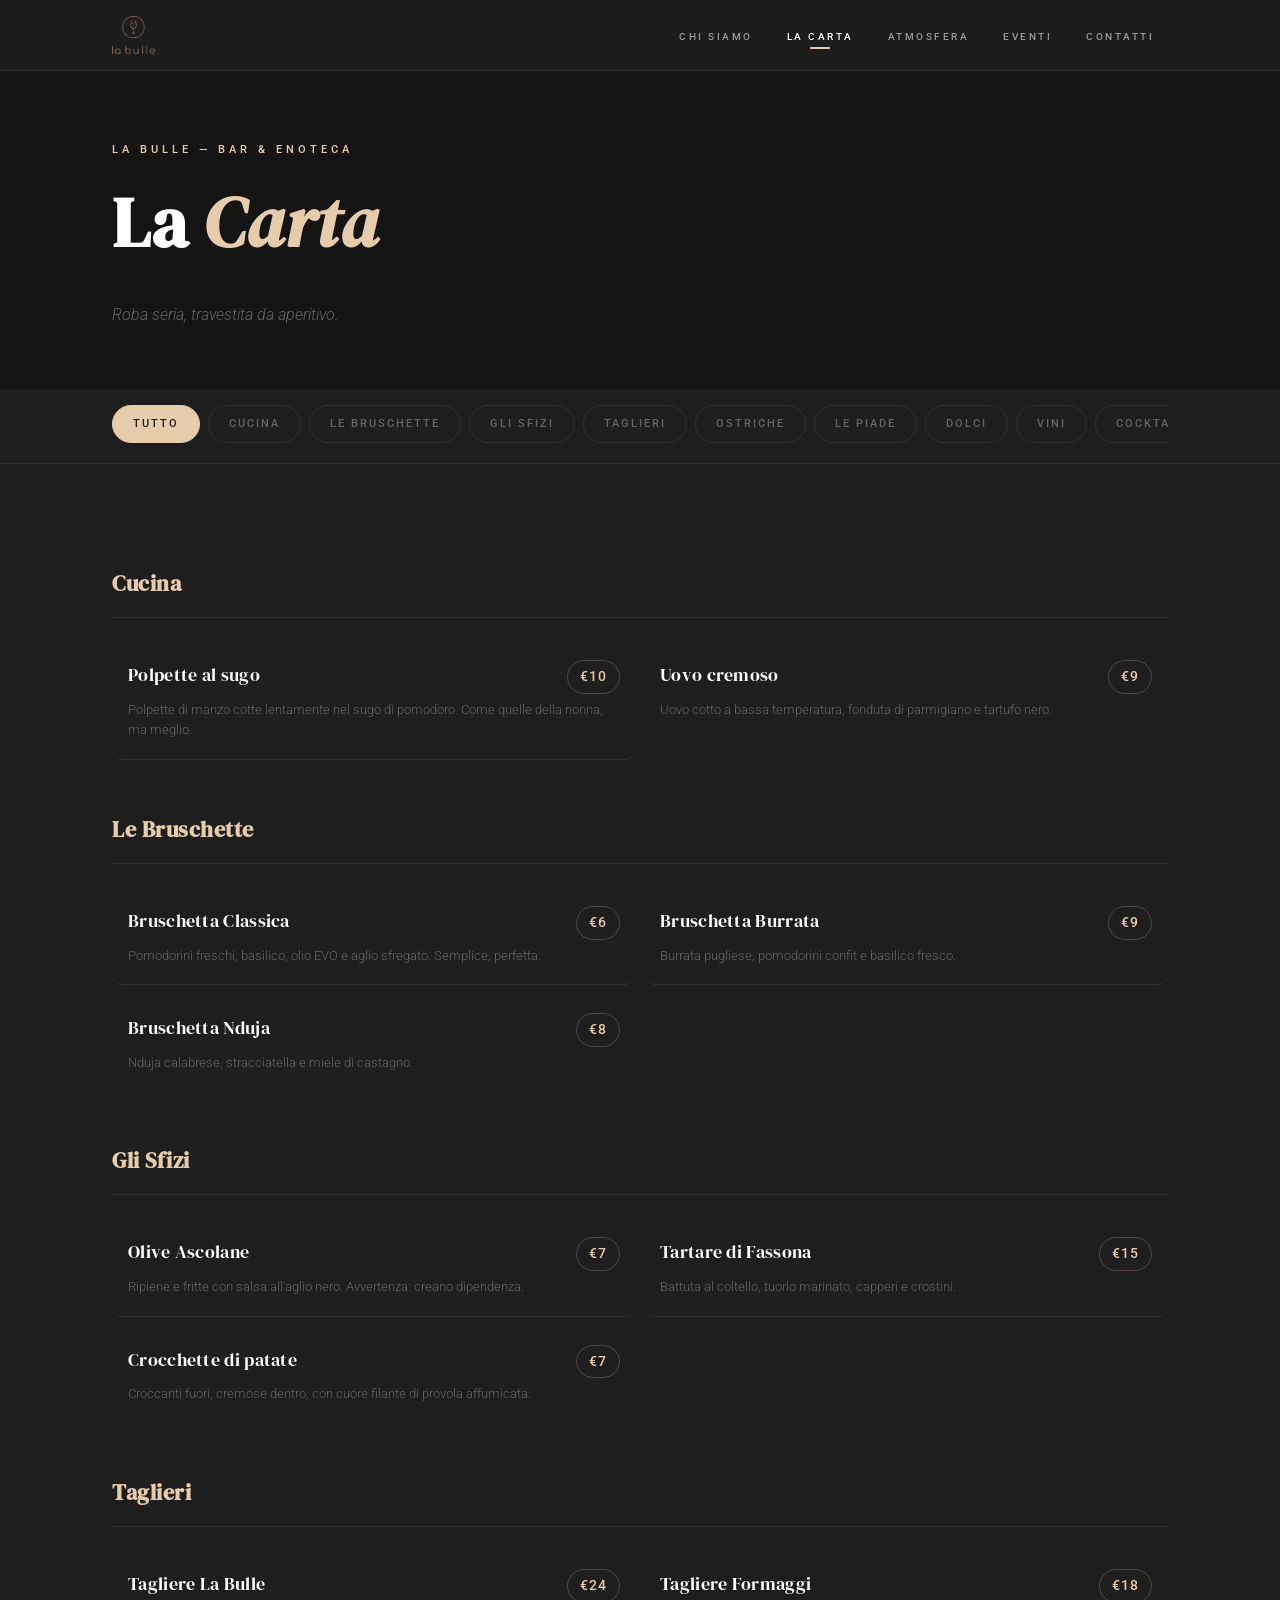
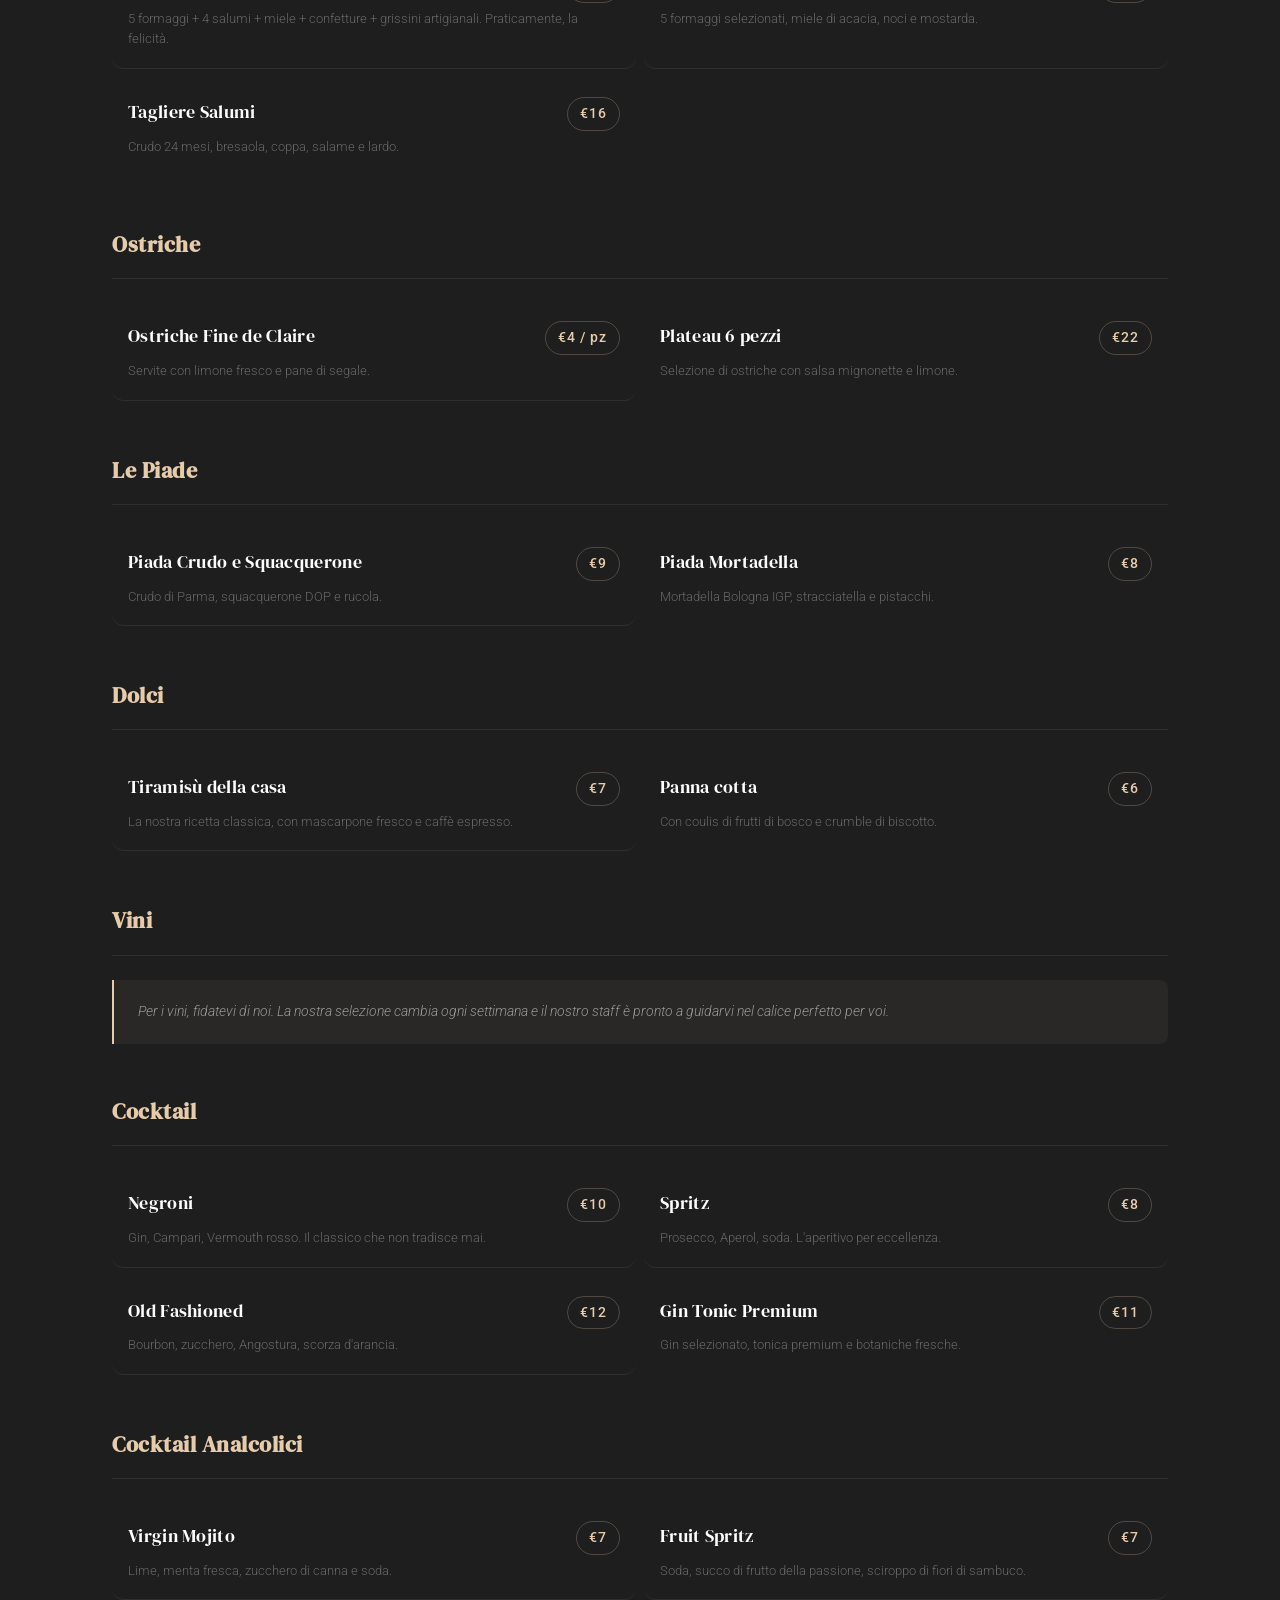
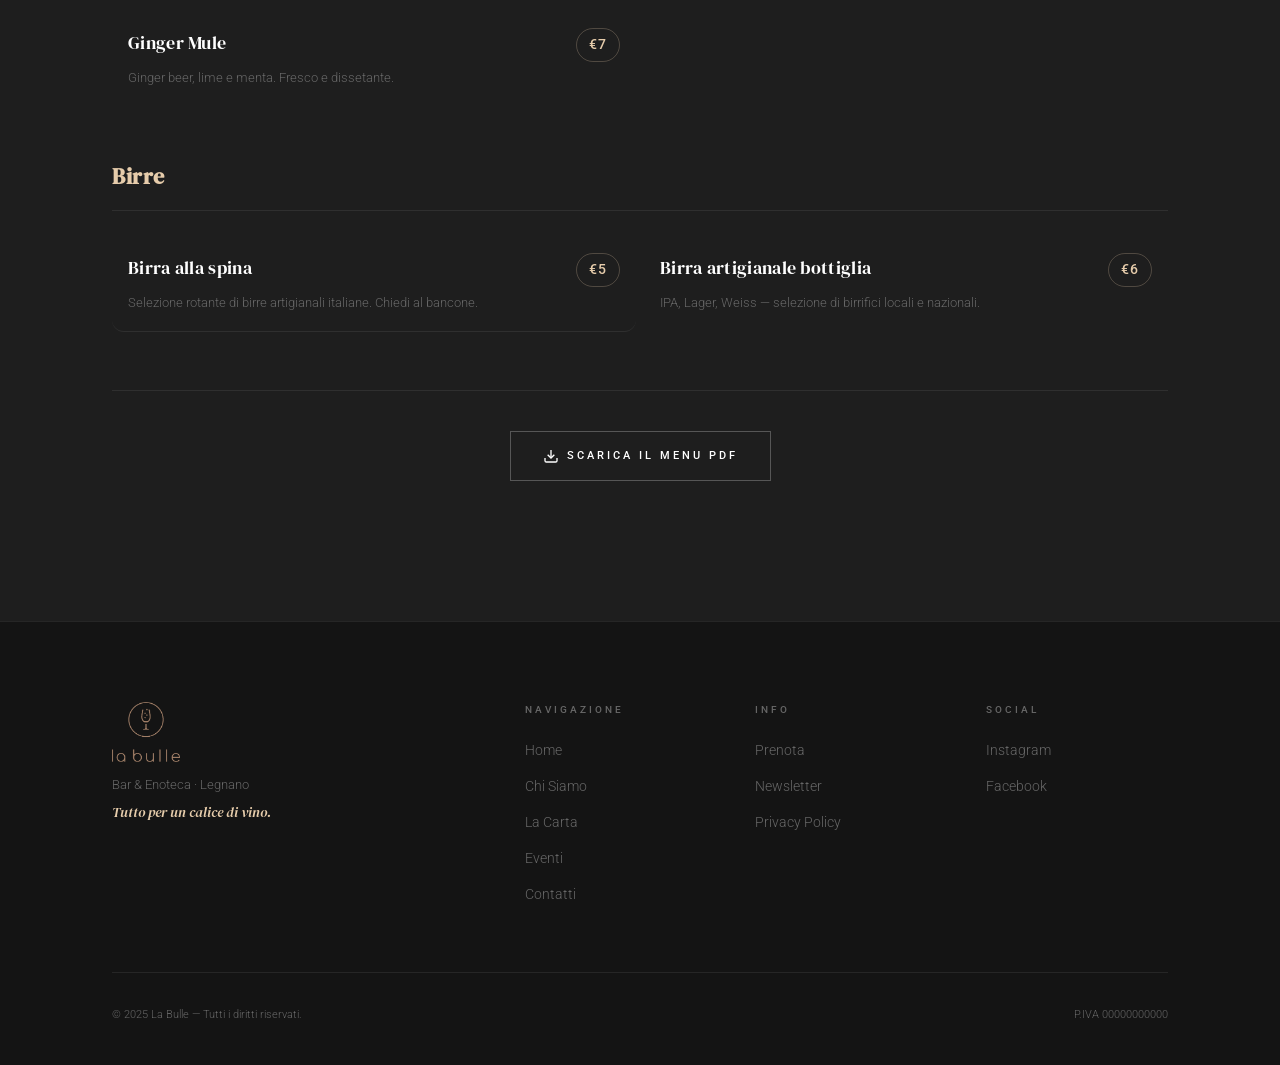
==== menu.html @ a7959d2e "refactor: move menu to dedicated page, remove parallax, drop Musica pillar - Hero: removed parallax " ====
<!DOCTYPE html>
<html lang="it">
<head>
    <meta charset="UTF-8">
    <meta name="viewport" content="width=device-width, initial-scale=1.0">
    <meta name="description" content="La Bulle - La Carta. Taglieri, bruschette, sfizi, ostriche, piade, dolci, cocktail e vini.">
    <meta name="theme-color" content="#1e1e1e">
    <title>La Carta — La Bulle</title>
    <link rel="icon" type="image/svg+xml" href="favicon.svg">
    <link rel="preconnect" href="https://fonts.googleapis.com">
    <link rel="preconnect" href="https://fonts.gstatic.com" crossorigin>
    <link href="https://fonts.googleapis.com/css2?family=DM+Serif+Display:ital@0;1&family=Roboto:wght@300;400;500;700&display=swap" rel="stylesheet">
    <link rel="stylesheet" href="css/style.css">
</head>
<body>

    <!-- Floating Bubbles Background -->
    <div class="bubbles-bg" id="bubblesBg" aria-hidden="true"></div>

    <!-- Navigation -->
    <nav id="navbar" class="navbar navbar--solid">
        <div class="nav-container">
            <a href="index.html" class="nav-logo"><img src="img/Logo_Labulle_Legnano@2x.png" alt="La Bulle" class="nav-logo-img"></a>
            <button class="nav-toggle" id="navToggle" aria-label="Menu">
                <span></span><span></span><span></span>
            </button>
            <ul class="nav-menu" id="navMenu">
                <li><a href="index.html#about" class="nav-link">Chi Siamo</a></li>
                <li><a href="menu.html" class="nav-link active">La Carta</a></li>
                <li><a href="index.html#gallery" class="nav-link">Atmosfera</a></li>
                <li><a href="index.html#events" class="nav-link">Eventi</a></li>
                <li><a href="index.html#contact" class="nav-link">Contatti</a></li>
            </ul>
        </div>
    </nav>

    <!-- Menu Page Header -->
    <section class="menu-page-header">
        <div class="container">
            <p class="hero-tag anim">La Bulle &mdash; Bar &amp; Enoteca</p>
            <h1 class="display-heading anim">La <em>Carta</em></h1>
            <p class="menu-page-sub anim">Roba seria, travestita da aperitivo.</p>
        </div>
    </section>

    <!-- Category Filters -->
    <div class="menu-filters-wrap">
        <div class="container">
            <div class="menu-filters" id="menuFilters">
                <button class="filter-btn active" data-filter="all">Tutto</button>
                <button class="filter-btn" data-filter="cucina">Cucina</button>
                <button class="filter-btn" data-filter="bruschette">Le Bruschette</button>
                <button class="filter-btn" data-filter="sfizi">Gli Sfizi</button>
                <button class="filter-btn" data-filter="taglieri">Taglieri</button>
                <button class="filter-btn" data-filter="ostriche">Ostriche</button>
                <button class="filter-btn" data-filter="piade">Le Piade</button>
                <button class="filter-btn" data-filter="dolci">Dolci</button>
                <button class="filter-btn" data-filter="vini">Vini</button>
                <button class="filter-btn" data-filter="cocktail">Cocktail</button>
                <button class="filter-btn" data-filter="analcolici">Analcolici</button>
                <button class="filter-btn" data-filter="birre">Birre</button>
            </div>
        </div>
    </div>

    <!-- Menu Content -->
    <section class="section menu-page-content">
        <div class="container">

            <!-- Cucina -->
            <div class="menu-section" data-category="cucina">
                <h2 class="menu-cat anim">Cucina</h2>
                <div class="menu-grid">
                    <div class="menu-item anim">
                        <div class="menu-item-top">
                            <span class="menu-name">Polpette al sugo</span>
                            <span class="menu-price">&euro;10</span>
                        </div>
                        <p class="menu-desc">Polpette di manzo cotte lentamente nel sugo di pomodoro. Come quelle della nonna, ma meglio.</p>
                    </div>
                    <div class="menu-item anim">
                        <div class="menu-item-top">
                            <span class="menu-name">Uovo cremoso</span>
                            <span class="menu-price">&euro;9</span>
                        </div>
                        <p class="menu-desc">Uovo cotto a bassa temperatura, fonduta di parmigiano e tartufo nero.</p>
                    </div>
                </div>
            </div>

            <!-- Le Bruschette -->
            <div class="menu-section" data-category="bruschette">
                <h2 class="menu-cat anim">Le Bruschette</h2>
                <div class="menu-grid">
                    <div class="menu-item anim">
                        <div class="menu-item-top">
                            <span class="menu-name">Bruschetta Classica</span>
                            <span class="menu-price">&euro;6</span>
                        </div>
                        <p class="menu-desc">Pomodorini freschi, basilico, olio EVO e aglio sfregato. Semplice, perfetta.</p>
                    </div>
                    <div class="menu-item anim">
                        <div class="menu-item-top">
                            <span class="menu-name">Bruschetta Burrata</span>
                            <span class="menu-price">&euro;9</span>
                        </div>
                        <p class="menu-desc">Burrata pugliese, pomodorini confit e basilico fresco.</p>
                    </div>
                    <div class="menu-item anim">
                        <div class="menu-item-top">
                            <span class="menu-name">Bruschetta Nduja</span>
                            <span class="menu-price">&euro;8</span>
                        </div>
                        <p class="menu-desc">Nduja calabrese, stracciatella e miele di castagno.</p>
                    </div>
                </div>
            </div>

            <!-- Gli Sfizi -->
            <div class="menu-section" data-category="sfizi">
                <h2 class="menu-cat anim">Gli Sfizi</h2>
                <div class="menu-grid">
                    <div class="menu-item anim">
                        <div class="menu-item-top">
                            <span class="menu-name">Olive Ascolane</span>
                            <span class="menu-price">&euro;7</span>
                        </div>
                        <p class="menu-desc">Ripiene e fritte con salsa all'aglio nero. Avvertenza: creano dipendenza.</p>
                    </div>
                    <div class="menu-item anim">
                        <div class="menu-item-top">
                            <span class="menu-name">Tartare di Fassona</span>
                            <span class="menu-price">&euro;15</span>
                        </div>
                        <p class="menu-desc">Battuta al coltello, tuorlo marinato, capperi e crostini.</p>
                    </div>
                    <div class="menu-item anim">
                        <div class="menu-item-top">
                            <span class="menu-name">Crocchette di patate</span>
                            <span class="menu-price">&euro;7</span>
                        </div>
                        <p class="menu-desc">Croccanti fuori, cremose dentro, con cuore filante di provola affumicata.</p>
                    </div>
                </div>
            </div>

            <!-- Taglieri -->
            <div class="menu-section" data-category="taglieri">
                <h2 class="menu-cat anim">Taglieri</h2>
                <div class="menu-grid">
                    <div class="menu-item anim">
                        <div class="menu-item-top">
                            <span class="menu-name">Tagliere La Bulle</span>
                            <span class="menu-price">&euro;24</span>
                        </div>
                        <p class="menu-desc">5 formaggi + 4 salumi + miele + confetture + grissini artigianali. Praticamente, la felicit&agrave;.</p>
                    </div>
                    <div class="menu-item anim">
                        <div class="menu-item-top">
                            <span class="menu-name">Tagliere Formaggi</span>
                            <span class="menu-price">&euro;18</span>
                        </div>
                        <p class="menu-desc">5 formaggi selezionati, miele di acacia, noci e mostarda.</p>
                    </div>
                    <div class="menu-item anim">
                        <div class="menu-item-top">
                            <span class="menu-name">Tagliere Salumi</span>
                            <span class="menu-price">&euro;16</span>
                        </div>
                        <p class="menu-desc">Crudo 24 mesi, bresaola, coppa, salame e lardo.</p>
                    </div>
                </div>
            </div>

            <!-- Ostriche -->
            <div class="menu-section" data-category="ostriche">
                <h2 class="menu-cat anim">Ostriche</h2>
                <div class="menu-grid">
                    <div class="menu-item anim">
                        <div class="menu-item-top">
                            <span class="menu-name">Ostriche Fine de Claire</span>
                            <span class="menu-price">&euro;4 / pz</span>
                        </div>
                        <p class="menu-desc">Servite con limone fresco e pane di segale.</p>
                    </div>
                    <div class="menu-item anim">
                        <div class="menu-item-top">
                            <span class="menu-name">Plateau 6 pezzi</span>
                            <span class="menu-price">&euro;22</span>
                        </div>
                        <p class="menu-desc">Selezione di ostriche con salsa mignonette e limone.</p>
                    </div>
                </div>
            </div>

            <!-- Le Piade -->
            <div class="menu-section" data-category="piade">
                <h2 class="menu-cat anim">Le Piade</h2>
                <div class="menu-grid">
                    <div class="menu-item anim">
                        <div class="menu-item-top">
                            <span class="menu-name">Piada Crudo e Squacquerone</span>
                            <span class="menu-price">&euro;9</span>
                        </div>
                        <p class="menu-desc">Crudo di Parma, squacquerone DOP e rucola.</p>
                    </div>
                    <div class="menu-item anim">
                        <div class="menu-item-top">
                            <span class="menu-name">Piada Mortadella</span>
                            <span class="menu-price">&euro;8</span>
                        </div>
                        <p class="menu-desc">Mortadella Bologna IGP, stracciatella e pistacchi.</p>
                    </div>
                </div>
            </div>

            <!-- Dolci -->
            <div class="menu-section" data-category="dolci">
                <h2 class="menu-cat anim">Dolci</h2>
                <div class="menu-grid">
                    <div class="menu-item anim">
                        <div class="menu-item-top">
                            <span class="menu-name">Tiramis&ugrave; della casa</span>
                            <span class="menu-price">&euro;7</span>
                        </div>
                        <p class="menu-desc">La nostra ricetta classica, con mascarpone fresco e caff&egrave; espresso.</p>
                    </div>
                    <div class="menu-item anim">
                        <div class="menu-item-top">
                            <span class="menu-name">Panna cotta</span>
                            <span class="menu-price">&euro;6</span>
                        </div>
                        <p class="menu-desc">Con coulis di frutti di bosco e crumble di biscotto.</p>
                    </div>
                </div>
            </div>

            <!-- Vini -->
            <div class="menu-section" data-category="vini">
                <h2 class="menu-cat anim">Vini</h2>
                <div class="menu-note anim">
                    <p>Per i vini, fidatevi di noi. La nostra selezione cambia ogni settimana e il nostro staff &egrave; pronto a guidarvi nel calice perfetto per voi.</p>
                </div>
            </div>

            <!-- Cocktail -->
            <div class="menu-section" data-category="cocktail">
                <h2 class="menu-cat anim">Cocktail</h2>
                <div class="menu-grid">
                    <div class="menu-item anim">
                        <div class="menu-item-top">
                            <span class="menu-name">Negroni</span>
                            <span class="menu-price">&euro;10</span>
                        </div>
                        <p class="menu-desc">Gin, Campari, Vermouth rosso. Il classico che non tradisce mai.</p>
                    </div>
                    <div class="menu-item anim">
                        <div class="menu-item-top">
                            <span class="menu-name">Spritz</span>
                            <span class="menu-price">&euro;8</span>
                        </div>
                        <p class="menu-desc">Prosecco, Aperol, soda. L'aperitivo per eccellenza.</p>
                    </div>
                    <div class="menu-item anim">
                        <div class="menu-item-top">
                            <span class="menu-name">Old Fashioned</span>
                            <span class="menu-price">&euro;12</span>
                        </div>
                        <p class="menu-desc">Bourbon, zucchero, Angostura, scorza d'arancia.</p>
                    </div>
                    <div class="menu-item anim">
                        <div class="menu-item-top">
                            <span class="menu-name">Gin Tonic Premium</span>
                            <span class="menu-price">&euro;11</span>
                        </div>
                        <p class="menu-desc">Gin selezionato, tonica premium e botaniche fresche.</p>
                    </div>
                </div>
            </div>

            <!-- Cocktail Analcolici -->
            <div class="menu-section" data-category="analcolici">
                <h2 class="menu-cat anim">Cocktail Analcolici</h2>
                <div class="menu-grid">
                    <div class="menu-item anim">
                        <div class="menu-item-top">
                            <span class="menu-name">Virgin Mojito</span>
                            <span class="menu-price">&euro;7</span>
                        </div>
                        <p class="menu-desc">Lime, menta fresca, zucchero di canna e soda.</p>
                    </div>
                    <div class="menu-item anim">
                        <div class="menu-item-top">
                            <span class="menu-name">Fruit Spritz</span>
                            <span class="menu-price">&euro;7</span>
                        </div>
                        <p class="menu-desc">Soda, succo di frutto della passione, sciroppo di fiori di sambuco.</p>
                    </div>
                    <div class="menu-item anim">
                        <div class="menu-item-top">
                            <span class="menu-name">Ginger Mule</span>
                            <span class="menu-price">&euro;7</span>
                        </div>
                        <p class="menu-desc">Ginger beer, lime e menta. Fresco e dissetante.</p>
                    </div>
                </div>
            </div>

            <!-- Birre -->
            <div class="menu-section" data-category="birre">
                <h2 class="menu-cat anim">Birre</h2>
                <div class="menu-grid">
                    <div class="menu-item anim">
                        <div class="menu-item-top">
                            <span class="menu-name">Birra alla spina</span>
                            <span class="menu-price">&euro;5</span>
                        </div>
                        <p class="menu-desc">Selezione rotante di birre artigianali italiane. Chiedi al bancone.</p>
                    </div>
                    <div class="menu-item anim">
                        <div class="menu-item-top">
                            <span class="menu-name">Birra artigianale bottiglia</span>
                            <span class="menu-price">&euro;6</span>
                        </div>
                        <p class="menu-desc">IPA, Lager, Weiss &mdash; selezione di birrifici locali e nazionali.</p>
                    </div>
                </div>
            </div>

            <!-- PDF Download -->
            <div class="menu-cta anim">
                <a href="#" class="btn btn--outline btn--icon">
                    <svg width="16" height="16" viewBox="0 0 24 24" fill="none" stroke="currentColor" stroke-width="2"><path d="M21 15v4a2 2 0 0 1-2 2H5a2 2 0 0 1-2-2v-4"/><polyline points="7 10 12 15 17 10"/><line x1="12" y1="15" x2="12" y2="3"/></svg>
                    Scarica il Menu PDF
                </a>
            </div>

        </div>
    </section>

    <!-- Footer -->
    <footer class="footer">
        <div class="container">
            <div class="footer-top">
                <div class="footer-brand">
                    <img src="img/Logo_Labulle_Legnano@2x.png" alt="La Bulle" class="footer-logo-img">
                    <p>Bar &amp; Enoteca &middot; Legnano</p>
                    <p class="footer-tagline">Tutto per un calice di vino.</p>
                </div>
                <div class="footer-col">
                    <h4>Navigazione</h4>
                    <ul>
                        <li><a href="index.html">Home</a></li>
                        <li><a href="index.html#about">Chi Siamo</a></li>
                        <li><a href="menu.html">La Carta</a></li>
                        <li><a href="index.html#events">Eventi</a></li>
                        <li><a href="index.html#contact">Contatti</a></li>
                    </ul>
                </div>
                <div class="footer-col">
                    <h4>Info</h4>
                    <ul>
                        <li><a href="tel:+393454528790">Prenota</a></li>
                        <li><a href="index.html#newsletter">Newsletter</a></li>
                        <li><a href="#">Privacy Policy</a></li>
                    </ul>
                </div>
                <div class="footer-col">
                    <h4>Social</h4>
                    <ul>
                        <li><a href="#" target="_blank">Instagram</a></li>
                        <li><a href="#" target="_blank">Facebook</a></li>
                    </ul>
                </div>
            </div>
            <div class="footer-bottom">
                <p>&copy; 2025 La Bulle &mdash; Tutti i diritti riservati.</p>
                <p>P.IVA 00000000000</p>
            </div>
        </div>
    </footer>

    <!-- Back to top -->
    <button id="backToTop" class="back-to-top" aria-label="Torna su">
        <svg width="20" height="20" viewBox="0 0 24 24" fill="none" stroke="currentColor" stroke-width="2"><polyline points="18 15 12 9 6 15"/></svg>
    </button>

    <script src="js/main.js"></script>
</body>
</html>
---- css/style.css ----
/* ============================================
   LA BULLE — Bar & Enoteca
   Creative Dark Theme — #e6ccab accent
   ============================================ */

:root {
    --black: #1e1e1e;
    --black-deep: #141414;
    --black-light: #2a2a2a;
    --white: #ffffff;
    --white-off: #e8e8e8;
    --white-muted: #999999;
    --white-dim: #666666;
    --accent: #e6ccab;
    --accent-light: #f0ddc0;
    --accent-glow: rgba(230,204,171,0.30);
    --border: rgba(255,255,255,0.08);
    --border-accent: rgba(230,204,171,0.25);

    --font-heading: 'DM Serif Display', serif;
    --font-body: 'Roboto', sans-serif;

    --container: 1120px;
    --space-section: 140px;
    --bounce: cubic-bezier(0.34, 1.56, 0.64, 1);
    --smooth: cubic-bezier(0.25, 0.46, 0.45, 0.94);
}

/* — Reset — */
*, *::before, *::after { margin:0; padding:0; box-sizing:border-box; }
html { scroll-behavior:smooth; -webkit-font-smoothing:antialiased; }
body {
    font-family: var(--font-body);
    font-weight: 300;
    font-size: 16px;
    line-height: 1.75;
    background: var(--black);
    color: var(--white);
    overflow-x: hidden;
}
a { color: inherit; text-decoration:none; }
ul { list-style:none; }
img { max-width:100%; display:block; }
input,button,textarea,select { font:inherit; }
em { font-style:italic; color: var(--accent); }
strong { font-weight:500; color: var(--white); }

/* — Utility — */
.container { max-width:var(--container); margin:0 auto; padding:0 32px; }

/* — Floating Bubbles BG — */
.bubbles-bg {
    position: fixed; inset: 0; z-index: 0;
    pointer-events: none; overflow: hidden;
}
.bubble {
    position: absolute;
    border-radius: 50%;
    background: radial-gradient(circle at 30% 30%, rgba(230,204,171,0.12), rgba(230,204,171,0.02));
    border: 1px solid rgba(230,204,171,0.06);
    animation: floatUp linear infinite;
    will-change: transform;
}
@keyframes floatUp {
    0% { transform: translateY(100vh) scale(0); opacity: 0; }
    10% { opacity: 1; }
    90% { opacity: 1; }
    100% { transform: translateY(-10vh) scale(1); opacity: 0; }
}

/* — Buttons — */
.btn {
    display:inline-flex; align-items:center; gap:8px;
    padding: 14px 32px;
    font-family: var(--font-body);
    font-size: 0.7rem; font-weight:500;
    letter-spacing: 3px; text-transform:uppercase;
    background: var(--accent); color: var(--black);
    border:1px solid var(--accent);
    cursor:pointer; transition: all 0.35s var(--bounce);
    position: relative; overflow: hidden;
}
.btn::before {
    content: '';
    position: absolute; inset: 0;
    background: linear-gradient(120deg, transparent 30%, rgba(255,255,255,0.2) 50%, transparent 70%);
    transform: translateX(-100%);
    transition: transform 0.6s ease;
}
.btn:hover::before { transform: translateX(100%); }
.btn:hover {
    background: var(--accent-light); border-color: var(--accent-light);
    color: var(--black); transform: translateY(-3px) scale(1.02);
    box-shadow: 0 8px 32px var(--accent-glow);
}
.btn:active { transform: translateY(0) scale(0.98); }
.btn--outline {
    background:transparent; color: var(--white); border-color: rgba(255,255,255,0.25);
}
.btn--outline:hover {
    background: var(--white); color: var(--black); border-color: var(--white);
    box-shadow: 0 8px 32px rgba(255,255,255,0.15);
}
.btn--icon svg { flex-shrink:0; }
.btn--sm { padding:10px 24px; font-size:0.65rem; }

/* ============================
   TICKER / MARQUEE
   ============================ */
.ticker {
    background: var(--accent);
    padding: 14px 0;
    overflow: hidden;
    white-space: nowrap;
    position: relative;
    z-index: 1;
}
.ticker-track {
    display: inline-flex;
    gap: 0;
    animation: tickerScroll 25s linear infinite;
}
.ticker--reverse .ticker-track {
    animation: tickerScrollReverse 20s linear infinite;
}
.ticker-item {
    font-family: var(--font-heading);
    font-size: 1.1rem;
    color: var(--black);
    letter-spacing: 2px;
    padding: 0 20px;
    text-transform: uppercase;
}
.ticker-dot {
    color: var(--black);
    opacity: 0.4;
    font-size: 0.8rem;
    line-height: 1.1rem;
    vertical-align: middle;
    padding: 0 4px;
}
@keyframes tickerScroll {
    0% { transform: translateX(0); }
    100% { transform: translateX(-50%); }
}
@keyframes tickerScrollReverse {
    0% { transform: translateX(-50%); }
    100% { transform: translateX(0); }
}

/* ============================
   NAVBAR
   ============================ */
.navbar {
    position:fixed; top:0; left:0; width:100%; z-index:1000;
    padding:28px 0; transition: all 0.35s ease;
}
.navbar.scrolled {
    padding:16px 0;
    background:rgba(30,30,30,0.95);
    backdrop-filter:blur(16px);
    border-bottom:1px solid var(--border);
}
.nav-container {
    max-width:var(--container); margin:0 auto; padding:0 32px;
    display:flex; align-items:center; justify-content:space-between;
}
.nav-logo { display:flex; align-items:center; z-index:1001; }
.nav-logo-img {
    height: 48px; width:auto;
    transition: all 0.35s var(--bounce);
}
.navbar.scrolled .nav-logo-img { height:38px; }
.nav-logo:hover .nav-logo-img { transform: scale(1.05); }
.nav-menu { display:flex; gap:6px; }
.nav-link {
    font-size:0.65rem; font-weight:500; letter-spacing:2.5px; text-transform:uppercase;
    color: var(--white-muted); padding:8px 14px;
    position:relative; transition: color 0.25s, transform 0.3s var(--bounce);
}
.nav-link::after {
    content:''; position:absolute; bottom:2px; left:50%; transform:translateX(-50%);
    width:0; height:2px; background:var(--accent); transition:width 0.3s var(--bounce);
    border-radius: 2px;
}
.nav-link:hover, .nav-link.active { color:var(--white); }
.nav-link:hover::after, .nav-link.active::after { width:20px; }
.nav-link:hover { transform: translateY(-2px); }
.nav-toggle {
    display:none; flex-direction:column; gap:5px;
    background:none; border:none; cursor:pointer; padding:6px; z-index:1001;
}
.nav-toggle span { display:block; width:22px; height:1px; background:var(--white); transition:all 0.3s; }

/* ============================
   HERO
   ============================ */
.hero {
    min-height:100vh; display:flex; align-items:flex-end;
    padding: 0 0 80px;
    background: var(--black-deep);
    position:relative; overflow:hidden;
}
.hero-bg-image {
    position: absolute; inset: 0; z-index: 0;
}
.hero-bg-img {
    width: 100%; height: 100%;
    object-fit: cover; object-position: center;
}
.hero-overlay {
    position: absolute; inset: 0; z-index: 1;
    background:
        linear-gradient(to bottom, rgba(20,20,20,0.4) 0%, rgba(20,20,20,0.6) 50%, rgba(20,20,20,0.92) 100%),
        radial-gradient(ellipse at 20% 80%, rgba(230,204,171,0.08) 0%, transparent 60%);
}
.hero-inner { position:relative; z-index:2; width:100%; max-width:var(--container); margin:0 auto; padding:0 32px; }
.hero-content { display:grid; grid-template-columns:1fr 1fr; gap:40px; align-items:end; }
.hero-tag {
    font-size:0.7rem; font-weight:500; letter-spacing:4px; text-transform:uppercase;
    color:var(--accent); margin-bottom:24px; grid-column:1/-1;
}
.hero-title { line-height:0; }
.hero-logo-img {
    width: clamp(280px, 40vw, 500px); height:auto;
    transition: transform 0.5s var(--smooth);
}
.hero-logo-img:hover { transform: scale(1.02); }
.hero-right { padding-bottom:8px; }
.hero-claim {
    font-family: var(--font-heading);
    font-size: 1.5rem;
    font-style: italic;
    color: var(--accent);
    margin-bottom: 12px;
    letter-spacing: 0.5px;
}
.hero-desc {
    font-size:0.95rem; line-height:1.9; color:var(--white-muted);
    max-width:400px; margin-bottom:32px;
}
.hero-actions { display:flex; gap:12px; flex-wrap:wrap; }
.hero-scroll {
    position:absolute; bottom:40px; right:32px;
    display: flex; flex-direction: column; align-items: center; gap: 8px;
}
.hero-scroll-text {
    font-size: 0.6rem;
    letter-spacing: 3px;
    text-transform: uppercase;
    color: var(--accent);
    writing-mode: vertical-rl;
    animation: scrollTextPulse 2s ease-in-out infinite;
}
.hero-scroll-line {
    display:block; width:1px; height:60px; background:var(--accent);
    animation: scrollPulse 2s ease-in-out infinite;
}
@keyframes scrollPulse {
    0%,100% { opacity:0.3; transform:scaleY(1); }
    50% { opacity:1; transform:scaleY(1.15); }
}
@keyframes scrollTextPulse {
    0%,100% { opacity:0.4; }
    50% { opacity:1; }
}

/* ============================
   SECTIONS
   ============================ */
.section {
    padding: var(--space-section) 0;
    position: relative;
    z-index: 1;
}
.section--dark { background: var(--black-deep); }
.section--compact { padding: 100px 0; }
.section--cta { padding: 100px 0; background: var(--black); }
.section--quote {
    padding: 100px 0;
    background: var(--black-deep);
    position: relative;
    overflow: hidden;
}
.section--quote::before {
    content: '';
    position: absolute;
    width: 400px; height: 400px;
    border-radius: 50%;
    background: radial-gradient(circle, var(--accent-glow), transparent 70%);
    top: 50%; left: 50%;
    transform: translate(-50%, -50%);
    animation: quotePulse 4s ease-in-out infinite;
}
@keyframes quotePulse {
    0%, 100% { transform: translate(-50%, -50%) scale(0.8); opacity: 0.3; }
    50% { transform: translate(-50%, -50%) scale(1.2); opacity: 0.5; }
}

/* Section label */
.section-label {
    display:flex; align-items:center; gap:16px;
    margin-bottom:56px;
    font-size:0.65rem; font-weight:500; letter-spacing:3px; text-transform:uppercase;
    color:var(--white-dim);
}
.label-num { color:var(--accent); font-size:0.7rem; }
.label-line { width:40px; height:1px; background:var(--border); }

/* Display Heading */
.display-heading {
    font-family:var(--font-heading);
    font-size:clamp(2.8rem, 5.5vw, 4.5rem);
    line-height:1.1; letter-spacing:0.5px;
    color:var(--white);
    margin-bottom:40px;
}
.display-heading em { font-style:italic; color:var(--accent); }
.display-heading--center { text-align:center; }
.display-heading--sm { font-size:clamp(2rem, 4vw, 3rem); }

/* ============================
   BIG QUOTE
   ============================ */
.big-quote {
    text-align: center;
    position: relative;
    z-index: 1;
    padding: 40px 0;
}
.big-quote p {
    font-family: var(--font-heading);
    font-size: clamp(2rem, 5vw, 3.5rem);
    line-height: 1.3;
    color: var(--white);
    letter-spacing: 0.5px;
}
.big-quote-mark {
    display: block;
    font-family: Georgia, serif;
    font-size: clamp(4rem, 8vw, 6rem);
    color: var(--accent);
    line-height: 0.5;
    opacity: 0.5;
    user-select: none;
}
.big-quote-mark--end { margin-top: 20px; }

/* ============================
   ABOUT
   ============================ */
.about-layout {
    display:grid; grid-template-columns:1fr 1fr; gap:80px; align-items:start;
}
.about-col-right p {
    font-size:0.95rem; line-height:1.9; color:var(--white-muted);
    margin-bottom:20px;
}
.about-badge {
    display: inline-block;
    margin-top: 24px;
    padding: 16px 28px;
    background: var(--black-deep);
    border: 1px solid var(--border-accent);
    border-radius: 60px;
    transition: all 0.4s var(--bounce);
}
.about-badge:hover {
    transform: translateY(-4px);
    box-shadow: 0 12px 40px var(--accent-glow);
    border-color: var(--accent);
}
.badge-text {
    font-family: var(--font-heading);
    font-size: 1rem;
    font-style: italic;
    color: var(--accent);
    letter-spacing: 0.5px;
}

/* ============================
   PILLARS
   ============================ */
.pillars-grid {
    display:grid; grid-template-columns:repeat(3,1fr); gap: 20px;
}
.pillar {
    padding:40px 28px;
    border: 1px solid var(--border);
    border-radius: 16px;
    background: var(--black);
    transition: all 0.4s var(--bounce);
    text-align: center;
}
.pillar:hover {
    border-color: var(--accent);
    transform: translateY(-8px);
    box-shadow: 0 16px 48px rgba(230,204,171,0.1);
    background: linear-gradient(180deg, rgba(230,204,171,0.06), var(--black));
}
.pillar-num {
    display: block;
    font-size: 0.7rem;
    font-weight: 500;
    letter-spacing: 2px;
    color: var(--accent);
    margin-bottom: 20px;
}
.pillar-title {
    font-family:var(--font-heading); font-size:1.6rem;
    color:var(--white); margin-bottom:16px; letter-spacing:0.5px;
}
.pillar p {
    font-size:0.85rem; line-height:1.8; color:var(--white-dim);
}

/* ============================
   MENU TABS
   ============================ */
.menu-tabs {
    display: flex;
    gap: 0;
    margin-bottom: 48px;
    border-bottom: 1px solid var(--border);
}
.menu-tab {
    padding: 14px 32px;
    font-family: var(--font-heading);
    font-size: 1.1rem;
    color: var(--white-dim);
    background: none;
    border: none;
    cursor: pointer;
    position: relative;
    transition: color 0.3s;
    letter-spacing: 1px;
}
.menu-tab::after {
    content: '';
    position: absolute;
    bottom: -1px; left: 0; right: 0;
    height: 2px;
    background: var(--accent);
    transform: scaleX(0);
    transition: transform 0.3s var(--bounce);
}
.menu-tab:hover { color: var(--white); }
.menu-tab.active { color: var(--accent); }
.menu-tab.active::after { transform: scaleX(1); }

/* Menu Panels */
.menu-panel { display: none; }
.menu-panel.active { display: block; }

/* ============================
   MENU
   ============================ */
.menu-header { margin-bottom:56px; }
.menu-header-sub {
    font-size:0.9rem; color:var(--white-dim); line-height:1.7; max-width:480px;
}
.menu-columns { display:grid; grid-template-columns:1fr 1fr; gap:64px; }
.menu-cat {
    font-family:var(--font-heading); font-size:1.4rem;
    color:var(--accent); margin-bottom:24px; padding-bottom:14px;
    border-bottom:1px solid var(--border); letter-spacing:0.5px;
    margin-top: 40px;
}
.menu-col .menu-cat:first-child { margin-top: 0; }
.menu-note {
    padding: 20px 24px;
    background: rgba(230,204,171,0.06);
    border-left: 2px solid var(--accent);
    border-radius: 0 8px 8px 0;
    margin-bottom: 32px;
}
.menu-note p {
    font-size: 0.9rem;
    font-style: italic;
    color: var(--white-muted);
    line-height: 1.7;
}
.menu-list { padding:0; }
.menu-item {
    padding:18px 16px;
    border-bottom:1px solid var(--border);
    border-radius: 12px;
    transition: all 0.3s var(--smooth);
    margin-bottom: 2px;
}
.menu-item:last-child { border-bottom:none; }
.menu-item:hover {
    background: rgba(230,204,171,0.04);
    border-color: transparent;
    transform: translateX(8px);
}
.menu-item-top { display:flex; justify-content:space-between; align-items:baseline; gap:16px; }
.menu-name {
    font-family:var(--font-heading); font-size:1.1rem;
    color:var(--white); letter-spacing:0.3px;
}
.menu-price {
    font-size:0.85rem; font-weight:500; color:var(--accent);
    letter-spacing:1px; white-space:nowrap;
    padding: 4px 12px;
    border: 1px solid var(--border-accent);
    border-radius: 20px;
    transition: all 0.3s var(--bounce);
}
.menu-item:hover .menu-price {
    background: var(--accent);
    color: var(--black);
    border-color: var(--accent);
    transform: scale(1.05);
}
.menu-desc {
    font-size:0.8rem; color:var(--white-dim); margin-top:6px;
    line-height:1.6;
}
.menu-cta { text-align:center; margin-top:56px; padding-top:40px; border-top:1px solid var(--border); }

/* ============================
   GALLERY
   ============================ */
.gallery-grid {
    display:grid; grid-template-columns:repeat(3,1fr); gap:4px;
    margin-top:48px;
}
.gallery-cell { overflow:hidden; border-radius: 8px; }
.gallery-cell--wide { grid-column:span 2; }
.gallery-placeholder {
    height:300px; background:var(--black-light);
    display:flex; align-items:center; justify-content:center;
    transition: all 0.5s var(--smooth);
    position: relative;
}
.gallery-placeholder::before {
    content: '';
    position: absolute; inset: 0;
    background: linear-gradient(135deg, rgba(230,204,171,0.08), transparent);
    opacity: 0;
    transition: opacity 0.5s;
}
.gallery-cell:hover .gallery-placeholder::before { opacity: 1; }
.gallery-placeholder span {
    font-size:0.7rem; font-weight:500; letter-spacing:3px;
    text-transform:uppercase; color:var(--white-dim);
    transition: all 0.4s var(--bounce);
}
.gallery-cell:hover .gallery-placeholder { transform: scale(1.03); }
.gallery-cell:hover .gallery-placeholder span {
    color: var(--accent);
    transform: scale(1.1);
    letter-spacing: 5px;
}

/* ============================
   EVENTS ACCORDION
   ============================ */
.events-list { margin-top:56px; }
.event-accordion {
    border-bottom: 1px solid var(--border);
}
.event-accordion:first-child { border-top: 1px solid var(--border); }
.event-header {
    display: grid;
    grid-template-columns: 50px 1fr auto 40px;
    gap: 24px;
    align-items: center;
    padding: 28px 16px;
    width: 100%;
    background: none;
    border: none;
    color: var(--white);
    cursor: pointer;
    transition: all 0.3s var(--smooth);
    text-align: left;
}
.event-header:hover {
    background: rgba(230,204,171,0.03);
}
.event-index {
    font-size: 0.75rem;
    font-weight: 500;
    letter-spacing: 2px;
    color: var(--accent);
}
.event-name {
    font-family: var(--font-heading);
    font-size: 1.4rem;
    color: var(--white);
    letter-spacing: 0.5px;
}
.event-when {
    font-size: 0.75rem;
    font-weight: 400;
    letter-spacing: 1px;
    color: var(--white-muted);
}
.event-toggle {
    display: flex;
    align-items: center;
    justify-content: center;
    color: var(--accent);
    transition: transform 0.3s var(--bounce);
}
.event-accordion.open .event-toggle {
    transform: rotate(45deg);
}
/* Event body - hidden by default */
.event-body {
    max-height: 0;
    overflow: hidden;
    transition: max-height 0.5s var(--smooth);
}
.event-accordion.open .event-body {
    max-height: 600px;
}
.event-body-inner {
    display: grid;
    grid-template-columns: 1fr 280px;
    gap: 40px;
    padding: 0 16px 36px 66px;
}
.event-desc {
    font-size: 0.9rem;
    color: var(--white-muted);
    line-height: 1.8;
    margin-bottom: 20px;
}
.event-details {
    display: flex;
    flex-direction: column;
    gap: 6px;
    margin-bottom: 24px;
}
.event-detail {
    font-size: 0.8rem;
    color: var(--white-dim);
}
.event-detail strong {
    color: var(--accent);
    font-weight: 500;
}
.event-poster-placeholder {
    width: 100%;
    height: 200px;
    background: var(--black-light);
    border: 1px solid var(--border);
    border-radius: 12px;
    display: flex;
    align-items: center;
    justify-content: center;
}
.event-poster-placeholder span {
    font-size: 0.7rem;
    font-weight: 500;
    letter-spacing: 3px;
    text-transform: uppercase;
    color: var(--white-dim);
}

/* ============================
   NEWSLETTER
   ============================ */
.newsletter-layout {
    display:grid; grid-template-columns:1fr 1fr; gap:80px; align-items:center;
}
.newsletter-text p {
    font-size:0.9rem; color:var(--white-dim); max-width:340px; line-height:1.7;
}
.newsletter-form { width:100%; }
.newsletter-field { display:flex; gap:0; }
.newsletter-field input {
    flex:1; padding:16px 20px;
    background:var(--black-light); border:1px solid var(--border); border-right:none;
    color:var(--white); font-size:0.85rem; font-weight:300;
    border-radius: 0;
    transition: all 0.3s ease;
}
.newsletter-field input::placeholder { color:var(--white-dim); }
.newsletter-field input:focus {
    outline:none; border-color:var(--accent);
    box-shadow: 0 0 0 3px var(--accent-glow);
}
.newsletter-field .btn { border-left:none; }
.form-msg { margin-top:10px; font-size:0.8rem; min-height:20px; }
.form-msg.success { color:#8bc49e; }
.form-msg.error { color:#d9776c; }
.newsletter-note { font-size:0.7rem; color:var(--white-dim); margin-top:12px; }

/* ============================
   CTA
   ============================ */
.cta-layout { text-align:center; }
.cta-sub { font-size:0.9rem; color:var(--white-dim); margin-bottom:32px; }
.cta-actions { display:flex; gap:12px; justify-content:center; flex-wrap:wrap; margin-bottom:24px; }
.cta-phone {
    font-family:var(--font-heading); font-size:1.4rem;
    color:var(--accent); letter-spacing:3px;
}

/* ============================
   CONTACT
   ============================ */
.contact-grid {
    display:grid; grid-template-columns:repeat(3,1fr);
    gap: 20px; margin-bottom:48px;
}
.contact-block {
    padding:48px 32px; text-align:center;
    border: 1px solid var(--border);
    border-radius: 16px;
    transition: all 0.4s var(--bounce);
    background: var(--black);
}
.contact-block:hover {
    border-color: var(--accent);
    transform: translateY(-6px);
    box-shadow: 0 12px 40px rgba(230,204,171,0.08);
}
.contact-block h4 {
    font-size:0.65rem; font-weight:500; letter-spacing:3px; text-transform:uppercase;
    color:var(--white-dim); margin-bottom:14px;
}
.contact-block p {
    font-family:var(--font-heading); font-size:1.2rem;
    color:var(--white); letter-spacing:0.5px;
}
.contact-block a { transition:color 0.2s; }
.contact-block a:hover { color:var(--accent); }
.contact-note {
    display:block; font-size:0.75rem; color:var(--white-dim); margin-top:6px;
}
.map-placeholder {
    background:var(--black-light); border:1px solid var(--border);
    min-height:280px;
    display:flex; flex-direction:column; align-items:center; justify-content:center;
    gap:20px; text-align:center;
    border-radius: 16px;
    transition: border-color 0.3s;
}
.map-placeholder:hover { border-color: var(--border-accent); }
.map-placeholder p { font-family:var(--font-heading); font-size:1rem; color:var(--white-muted); letter-spacing:0.5px; }

/* ============================
   FOOTER
   ============================ */
.footer {
    background:var(--black-deep); padding:80px 0 40px;
    border-top:1px solid var(--border);
    position: relative; z-index: 1;
}
.footer-top {
    display:grid; grid-template-columns:2fr 1fr 1fr 1fr;
    gap:48px; margin-bottom:56px;
}
.footer-logo-img {
    height:60px; width:auto; margin-bottom:12px;
    transition: transform 0.4s var(--bounce);
}
.footer-logo-img:hover { transform: scale(1.05); }
.footer-brand p { font-size:0.8rem; color:var(--white-dim); }
.footer-tagline {
    font-family: var(--font-heading);
    font-style: italic;
    color: var(--accent) !important;
    margin-top: 4px;
    font-size: 0.9rem !important;
}
.footer-col h4 {
    font-size:0.6rem; font-weight:500; letter-spacing:3px; text-transform:uppercase;
    color:var(--white-dim); margin-bottom:18px;
}
.footer-col li { margin-bottom:8px; }
.footer-col a {
    font-size:0.85rem; font-weight:300; color:var(--white-dim);
    transition: all 0.3s var(--bounce);
    display: inline-block;
}
.footer-col a:hover {
    color:var(--accent);
    transform: translateX(6px);
}
.footer-bottom {
    display:flex; justify-content:space-between;
    padding-top:32px; border-top:1px solid var(--border);
}
.footer-bottom p { font-size:0.7rem; color:var(--white-dim); }

/* ============================
   BACK TO TOP
   ============================ */
.back-to-top {
    position:fixed; bottom:32px; right:32px;
    width:48px; height:48px;
    background:var(--accent); color:var(--black);
    border:none; cursor:pointer; border-radius: 50%;
    display:flex; align-items:center; justify-content:center;
    opacity:0; visibility:hidden; transform:translateY(16px);
    transition:all 0.4s var(--bounce); z-index:100;
}
.back-to-top.visible { opacity:1; visibility:visible; transform:translateY(0); }
.back-to-top:hover {
    background:var(--accent-light);
    transform:translateY(-4px) scale(1.1);
    box-shadow: 0 8px 24px var(--accent-glow);
}

/* ============================
   TILT CARD (JS-driven)
   ============================ */
.tilt-card {
    transform-style: preserve-3d;
    transition: transform 0.15s ease;
}

/* ============================
   NAVBAR SOLID (menu page)
   ============================ */
.navbar--solid {
    padding: 16px 0;
    background: rgba(30,30,30,0.95);
    backdrop-filter: blur(16px);
    border-bottom: 1px solid var(--border);
}
.navbar--solid .nav-logo-img { height: 38px; }

/* ============================
   MENU PAGE
   ============================ */
.menu-page-header {
    padding: 140px 0 60px;
    background: var(--black-deep);
    position: relative;
    z-index: 1;
}
.menu-page-sub {
    font-size: 1rem;
    color: var(--white-dim);
    font-style: italic;
}
.menu-filters-wrap {
    position: sticky;
    top: 60px;
    z-index: 100;
    background: var(--black);
    border-bottom: 1px solid var(--border);
    padding: 16px 0;
}
.menu-filters {
    display: flex;
    gap: 8px;
    overflow-x: auto;
    -webkit-overflow-scrolling: touch;
    scrollbar-width: none;
    padding-bottom: 4px;
}
.menu-filters::-webkit-scrollbar { display: none; }
.filter-btn {
    flex-shrink: 0;
    padding: 8px 20px;
    font-family: var(--font-body);
    font-size: 0.7rem;
    font-weight: 500;
    letter-spacing: 2px;
    text-transform: uppercase;
    color: var(--white-dim);
    background: none;
    border: 1px solid var(--border);
    border-radius: 40px;
    cursor: pointer;
    transition: all 0.3s var(--bounce);
    white-space: nowrap;
}
.filter-btn:hover {
    color: var(--white);
    border-color: var(--accent);
}
.filter-btn.active {
    color: var(--black);
    background: var(--accent);
    border-color: var(--accent);
}
.menu-page-content { padding-top: 60px; }
.menu-section { margin-bottom: 48px; }
.menu-section.hidden { display: none; }
.menu-grid {
    display: grid;
    grid-template-columns: 1fr 1fr;
    gap: 8px;
}

/* ============================
   ANIMATIONS
   ============================ */
.anim {
    opacity:0; transform:translateY(32px);
    transition: opacity 0.8s var(--smooth), transform 0.8s var(--smooth);
}
.anim.visible { opacity:1; transform:translateY(0); }

/* stagger */
.pillars-grid .pillar:nth-child(2) { transition-delay:0.1s; }
.pillars-grid .pillar:nth-child(3) { transition-delay:0.2s; }
.events-list .event-accordion:nth-child(2) { transition-delay:0.12s; }
.events-list .event-accordion:nth-child(3) { transition-delay:0.24s; }
.contact-grid .contact-block:nth-child(2) { transition-delay: 0.1s; }
.contact-grid .contact-block:nth-child(3) { transition-delay: 0.2s; }

/* ============================
   RESPONSIVE
   ============================ */
@media (max-width:1024px) {
    :root { --space-section:100px; }
    .hero-content { grid-template-columns:1fr; }
    .hero-right { max-width:420px; }
    .about-layout { gap:48px; }
    .pillars-grid { grid-template-columns:1fr 1fr 1fr; }
    .event-header { grid-template-columns: 40px 1fr auto 32px; gap: 16px; }
    .event-body-inner { grid-template-columns: 1fr 220px; gap: 24px; padding-left: 56px; }
    .menu-grid { grid-template-columns: 1fr 1fr; }
    .footer-top { grid-template-columns:1fr 1fr; gap:32px; }
    .footer-brand { grid-column:span 2; }
    .newsletter-layout { gap:48px; }
}

@media (max-width:768px) {
    :root { --space-section:72px; }

    .nav-toggle { display:flex; }
    .nav-menu {
        position:fixed; inset:0; background:rgba(30,30,30,0.98);
        backdrop-filter:blur(16px);
        flex-direction:column; align-items:center; justify-content:center; gap:4px;
        transform:translateX(100%); transition:transform 0.35s;
    }
    .nav-menu.open { transform:translateX(0); }
    .nav-link { font-size:0.85rem; padding:14px 20px; }
    .nav-link:hover { transform: none; }
    .nav-toggle.active span:nth-child(1) { transform:rotate(45deg) translate(4px,4px); }
    .nav-toggle.active span:nth-child(2) { opacity:0; }
    .nav-toggle.active span:nth-child(3) { transform:rotate(-45deg) translate(4px,-4px); }

    .hero { align-items:center; padding:120px 0 60px; }
    .hero-scroll { display: none; }

    .about-layout { grid-template-columns:1fr; gap:32px; }
    .pillars-grid { grid-template-columns:1fr 1fr; gap: 12px; }
    .menu-grid { grid-template-columns: 1fr; }
    .gallery-grid { grid-template-columns:1fr 1fr; }
    .gallery-cell--wide { grid-column:span 2; }
    .event-header { grid-template-columns: 1fr auto 32px; gap: 12px; padding: 20px 12px; }
    .event-index { display: none; }
    .event-body-inner { grid-template-columns: 1fr; gap: 20px; padding-left: 12px; }
    .event-poster-placeholder { height: 160px; }
    .newsletter-layout { grid-template-columns:1fr; gap:32px; }
    .newsletter-field { flex-direction:column; gap:10px; }
    .newsletter-field input { border-right:1px solid var(--border); }
    .newsletter-field .btn { width:100%; justify-content:center; border-left:1px solid var(--accent); }
    .contact-grid { grid-template-columns:1fr; gap: 12px; }
    .footer-top { grid-template-columns:1fr; gap:28px; }
    .footer-brand { grid-column:span 1; }
    .footer-bottom { flex-direction:column; gap:6px; text-align:center; }

    .ticker-item { font-size: 0.9rem; padding: 0 14px; }
    .big-quote p { font-size: clamp(1.5rem, 6vw, 2.5rem); }
}

@media (max-width:480px) {
    .pillars-grid { grid-template-columns: 1fr; }
    .gallery-grid { grid-template-columns:1fr; }
    .gallery-cell--wide { grid-column:span 1; }
    .cta-actions { flex-direction:column; align-items:center; }
    .cta-actions .btn { width:100%; max-width:280px; justify-content:center; }
    .hero-actions { flex-direction:column; }
    .hero-actions .btn { width:100%; justify-content:center; }
}
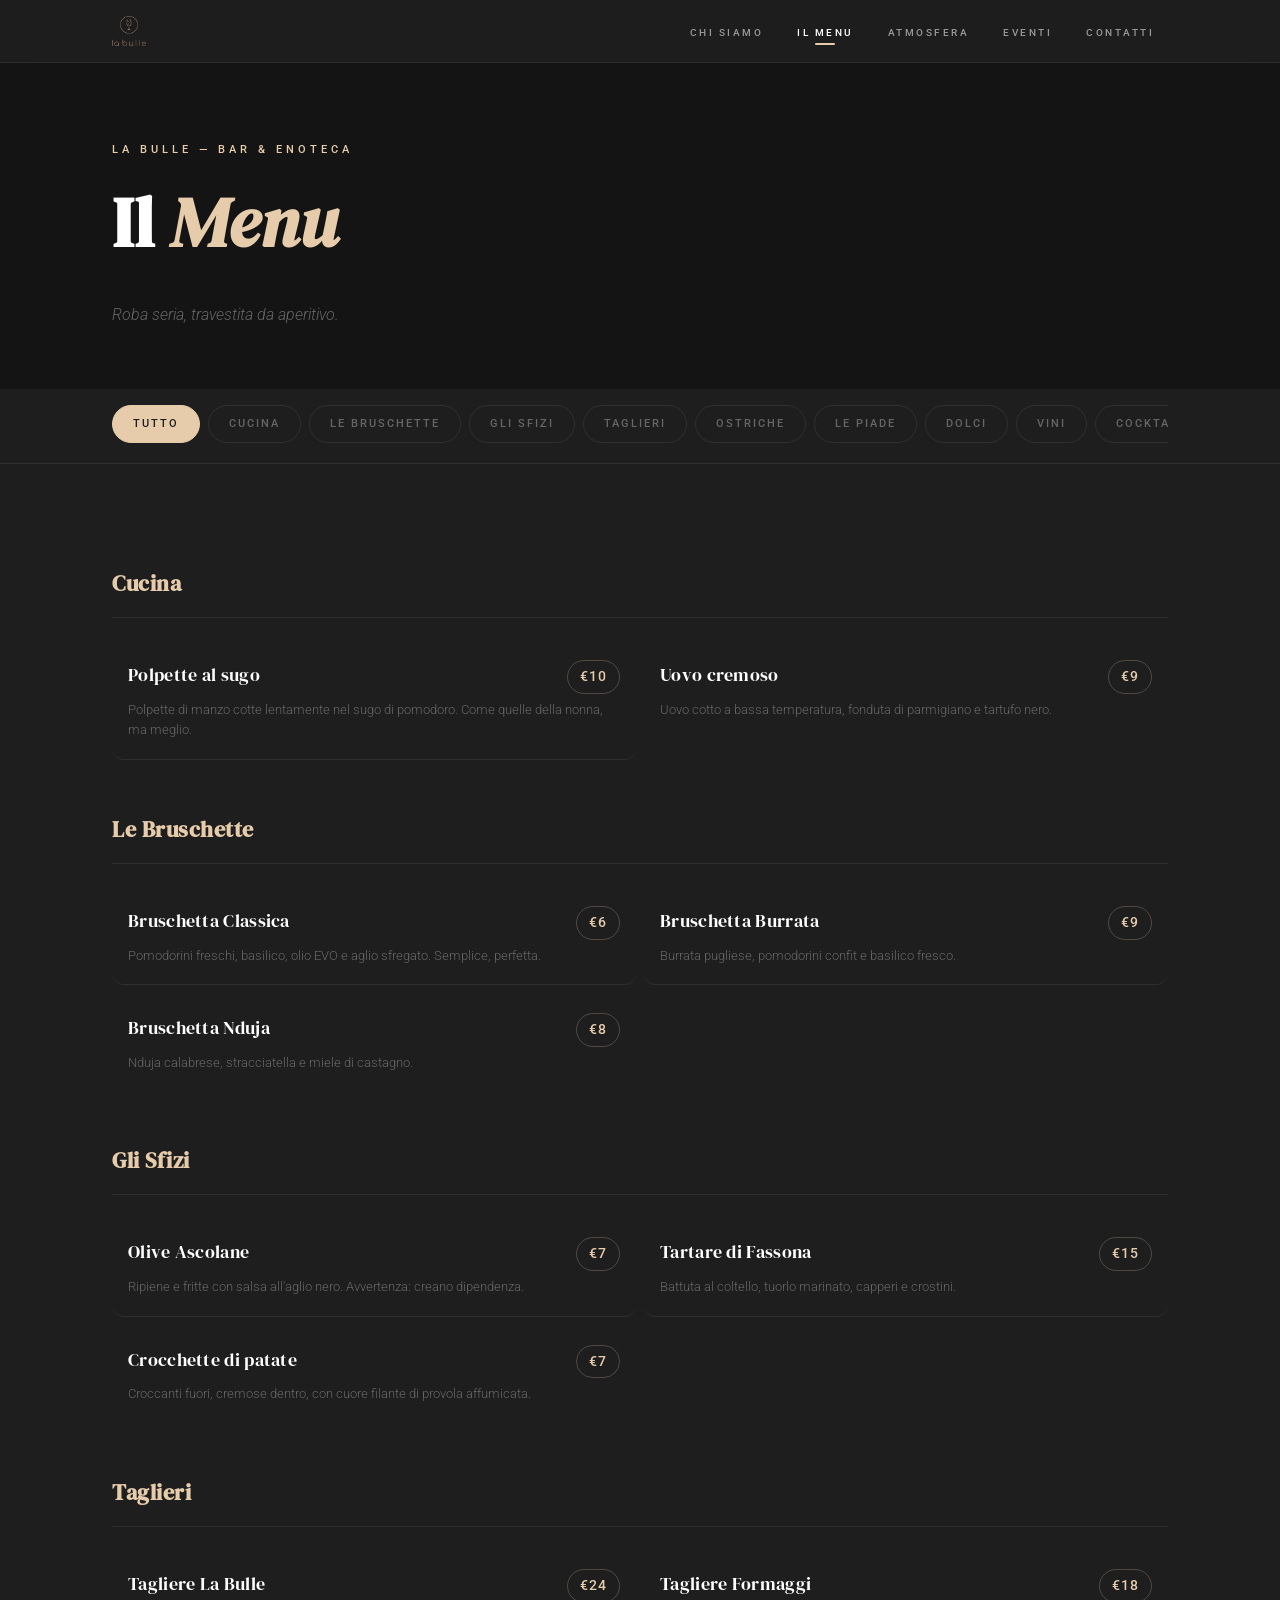
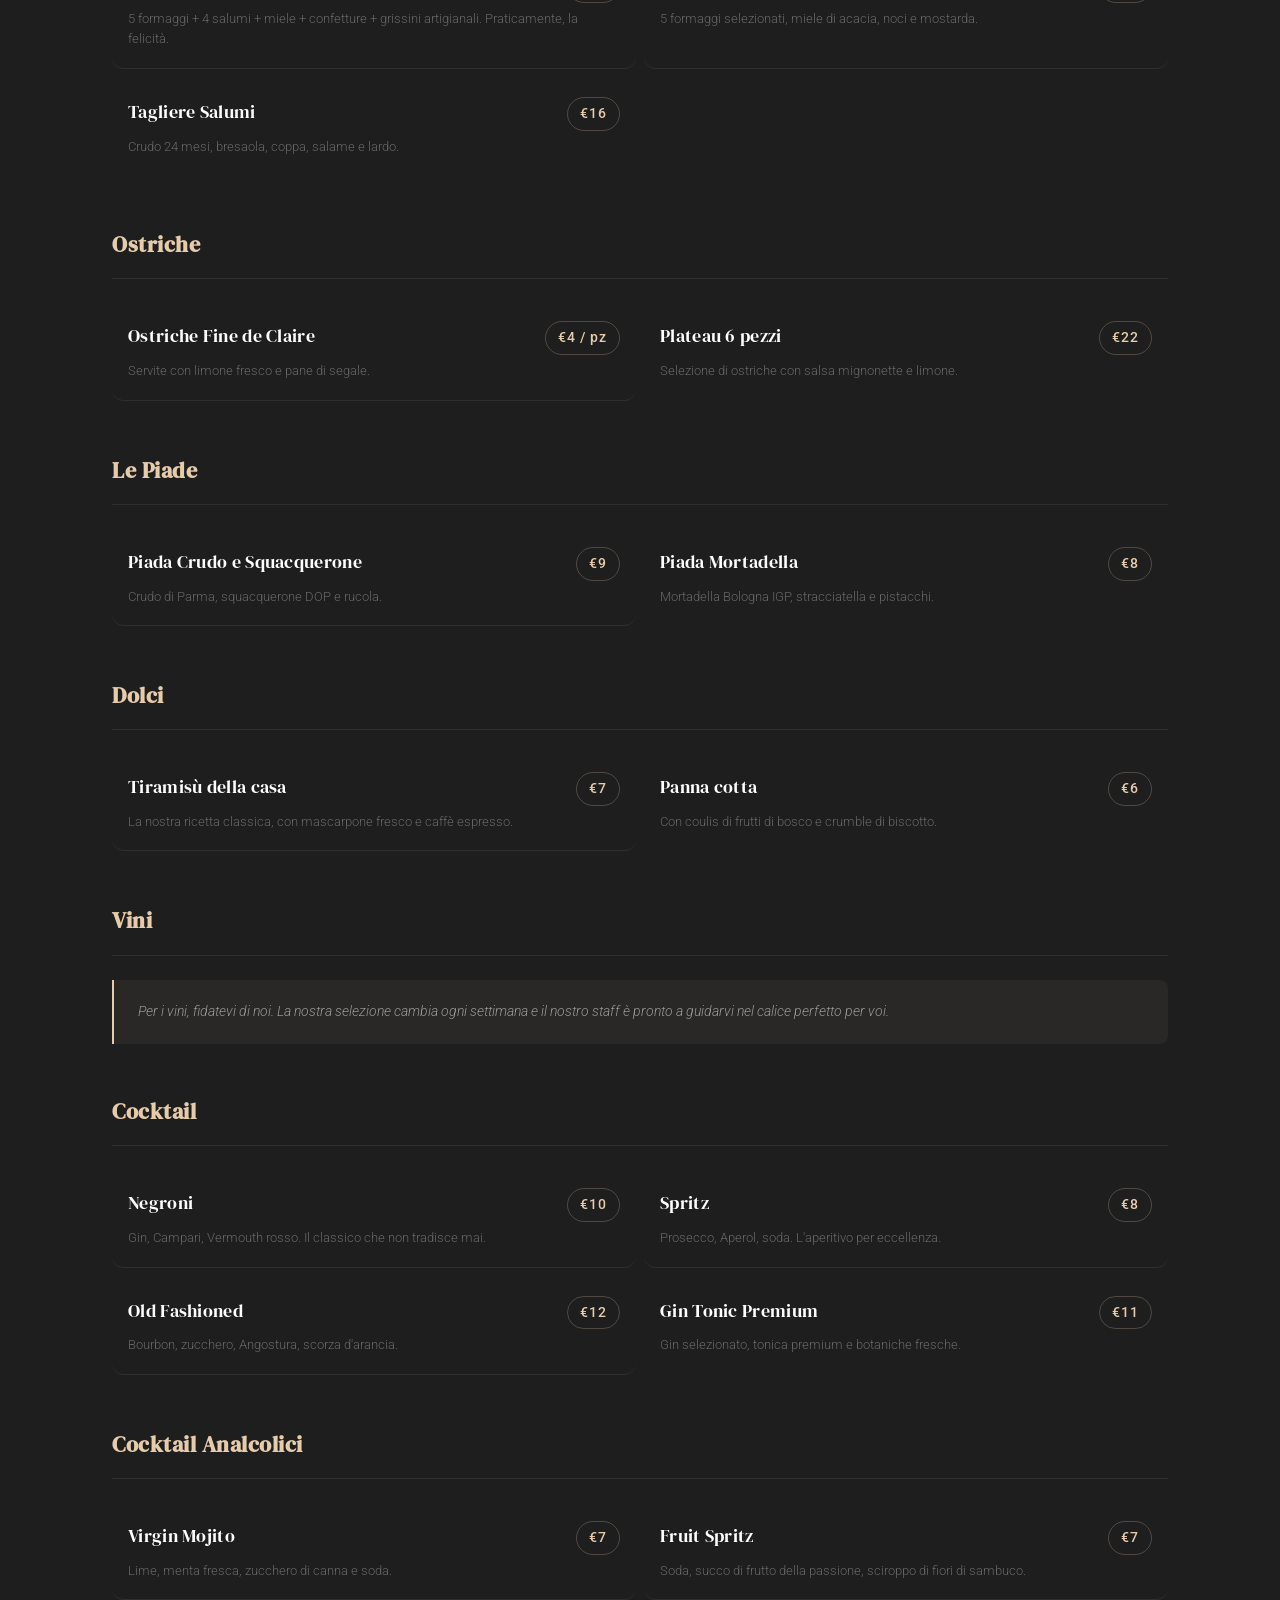
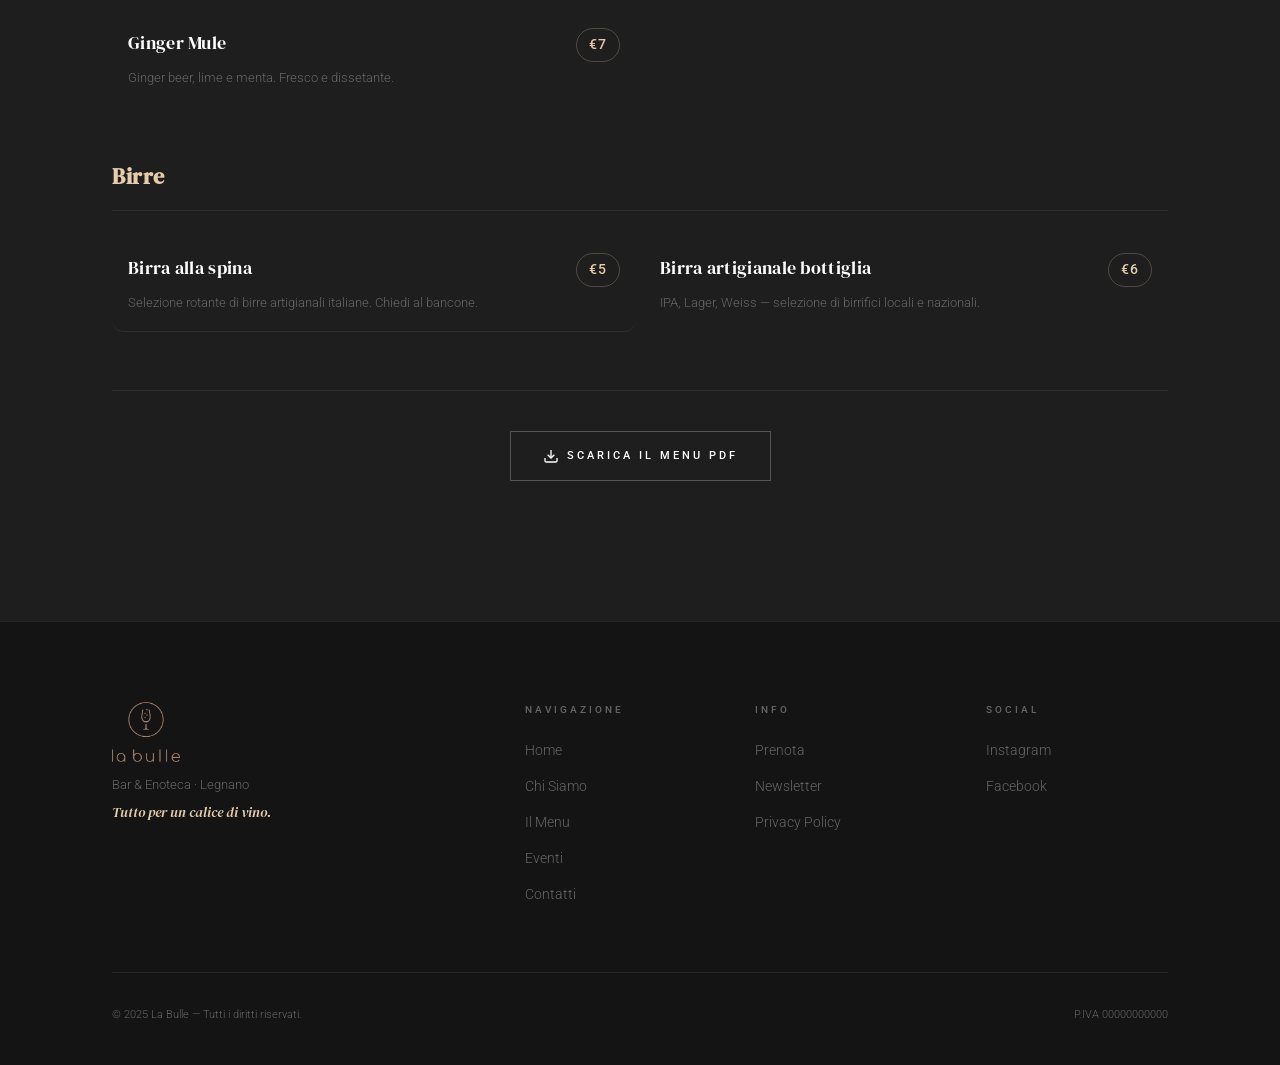
==== commit 72f9f98b: "feat: event date redesign, Il Menu rename, parallax band, phone update - Redesign event headers: dat" ====
--- a/menu.html
+++ b/menu.html
@@ -3,9 +3,9 @@
 <head>
     <meta charset="UTF-8">
     <meta name="viewport" content="width=device-width, initial-scale=1.0">
-    <meta name="description" content="La Bulle - La Carta. Taglieri, bruschette, sfizi, ostriche, piade, dolci, cocktail e vini.">
+    <meta name="description" content="La Bulle - Il Menu. Taglieri, bruschette, sfizi, ostriche, piade, dolci, cocktail e vini.">
     <meta name="theme-color" content="#1e1e1e">
-    <title>La Carta — La Bulle</title>
+    <title>Il Menu — La Bulle</title>
     <link rel="icon" type="image/svg+xml" href="favicon.svg">
     <link rel="preconnect" href="https://fonts.googleapis.com">
     <link rel="preconnect" href="https://fonts.gstatic.com" crossorigin>
@@ -26,7 +26,7 @@
             </button>
             <ul class="nav-menu" id="navMenu">
                 <li><a href="index.html#about" class="nav-link">Chi Siamo</a></li>
-                <li><a href="menu.html" class="nav-link active">La Carta</a></li>
+                <li><a href="menu.html" class="nav-link active">Il Menu</a></li>
                 <li><a href="index.html#gallery" class="nav-link">Atmosfera</a></li>
                 <li><a href="index.html#events" class="nav-link">Eventi</a></li>
                 <li><a href="index.html#contact" class="nav-link">Contatti</a></li>
@@ -38,7 +38,7 @@
     <section class="menu-page-header">
         <div class="container">
             <p class="hero-tag anim">La Bulle &mdash; Bar &amp; Enoteca</p>
-            <h1 class="display-heading anim">La <em>Carta</em></h1>
+            <h1 class="display-heading anim">Il <em>Menu</em></h1>
             <p class="menu-page-sub anim">Roba seria, travestita da aperitivo.</p>
         </div>
     </section>
@@ -352,7 +352,7 @@
                     <ul>
                         <li><a href="index.html">Home</a></li>
                         <li><a href="index.html#about">Chi Siamo</a></li>
-                        <li><a href="menu.html">La Carta</a></li>
+                        <li><a href="menu.html">Il Menu</a></li>
                         <li><a href="index.html#events">Eventi</a></li>
                         <li><a href="index.html#contact">Contatti</a></li>
                     </ul>
@@ -360,7 +360,7 @@
                 <div class="footer-col">
                     <h4>Info</h4>
                     <ul>
-                        <li><a href="tel:+393454528790">Prenota</a></li>
+                        <li><a href="tel:0331570338">Prenota</a></li>
                         <li><a href="index.html#newsletter">Newsletter</a></li>
                         <li><a href="#">Privacy Policy</a></li>
                     </ul>
--- a/css/style.css
+++ b/css/style.css
@@ -167,10 +167,10 @@
 }
 .nav-logo { display:flex; align-items:center; z-index:1001; }
 .nav-logo-img {
-    height: 48px; width:auto;
+    height: 36px; width:auto;
     transition: all 0.35s var(--bounce);
 }
-.navbar.scrolled .nav-logo-img { height:38px; }
+.navbar.scrolled .nav-logo-img { height:30px; }
 .nav-logo:hover .nav-logo-img { transform: scale(1.05); }
 .nav-menu { display:flex; gap:6px; }
 .nav-link {
@@ -276,26 +276,6 @@
 .section--dark { background: var(--black-deep); }
 .section--compact { padding: 100px 0; }
 .section--cta { padding: 100px 0; background: var(--black); }
-.section--quote {
-    padding: 100px 0;
-    background: var(--black-deep);
-    position: relative;
-    overflow: hidden;
-}
-.section--quote::before {
-    content: '';
-    position: absolute;
-    width: 400px; height: 400px;
-    border-radius: 50%;
-    background: radial-gradient(circle, var(--accent-glow), transparent 70%);
-    top: 50%; left: 50%;
-    transform: translate(-50%, -50%);
-    animation: quotePulse 4s ease-in-out infinite;
-}
-@keyframes quotePulse {
-    0%, 100% { transform: translate(-50%, -50%) scale(0.8); opacity: 0.3; }
-    50% { transform: translate(-50%, -50%) scale(1.2); opacity: 0.5; }
-}
 
 /* Section label */
 .section-label {
@@ -319,32 +299,6 @@
 .display-heading--center { text-align:center; }
 .display-heading--sm { font-size:clamp(2rem, 4vw, 3rem); }
 
-/* ============================
-   BIG QUOTE
-   ============================ */
-.big-quote {
-    text-align: center;
-    position: relative;
-    z-index: 1;
-    padding: 40px 0;
-}
-.big-quote p {
-    font-family: var(--font-heading);
-    font-size: clamp(2rem, 5vw, 3.5rem);
-    line-height: 1.3;
-    color: var(--white);
-    letter-spacing: 0.5px;
-}
-.big-quote-mark {
-    display: block;
-    font-family: Georgia, serif;
-    font-size: clamp(4rem, 8vw, 6rem);
-    color: var(--accent);
-    line-height: 0.5;
-    opacity: 0.5;
-    user-select: none;
-}
-.big-quote-mark--end { margin-top: 20px; }
 
 /* ============================
    ABOUT
@@ -379,78 +333,110 @@
 }
 
 /* ============================
-   PILLARS
-   ============================ */
-.pillars-grid {
-    display:grid; grid-template-columns:repeat(3,1fr); gap: 20px;
-}
-.pillar {
-    padding:40px 28px;
+   FEATURES (Cosa Trovi)
+   ============================ */
+.features-grid {
+    display: grid;
+    grid-template-columns: repeat(2, 1fr);
+    gap: 24px;
+}
+.feature-card {
+    padding: 48px 36px;
     border: 1px solid var(--border);
     border-radius: 16px;
     background: var(--black);
     transition: all 0.4s var(--bounce);
-    text-align: center;
-}
-.pillar:hover {
+}
+.feature-card:hover {
     border-color: var(--accent);
-    transform: translateY(-8px);
+    transform: translateY(-6px);
     box-shadow: 0 16px 48px rgba(230,204,171,0.1);
     background: linear-gradient(180deg, rgba(230,204,171,0.06), var(--black));
 }
-.pillar-num {
+.feature-title {
+    font-family: var(--font-heading);
+    font-size: 1.5rem;
+    color: var(--accent);
+    margin-bottom: 16px;
+    letter-spacing: 0.5px;
+}
+.feature-card p {
+    font-size: 0.9rem;
+    line-height: 1.85;
+    color: var(--white-muted);
+}
+
+/* ============================
+   ETICHETTE (Wine Selection)
+   ============================ */
+.section--etichette {
+    background: var(--black);
+    overflow: hidden;
+}
+.etichette-layout {
+    display: grid;
+    grid-template-columns: auto 1fr;
+    gap: 80px;
+    align-items: center;
+}
+.etichette-number {
+    text-align: center;
+    position: relative;
+}
+.etichette-count {
+    display: block;
+    font-family: var(--font-heading);
+    font-size: clamp(6rem, 14vw, 10rem);
+    line-height: 1;
+    color: var(--accent);
+    letter-spacing: -2px;
+}
+.etichette-plus {
+    display: block;
+    font-family: var(--font-heading);
+    font-size: clamp(2.5rem, 5vw, 4rem);
+    color: var(--accent);
+    margin-top: -12px;
+    opacity: 0.7;
+}
+.etichette-label {
     display: block;
     font-size: 0.7rem;
     font-weight: 500;
-    letter-spacing: 2px;
-    color: var(--accent);
-    margin-bottom: 20px;
-}
-.pillar-title {
-    font-family:var(--font-heading); font-size:1.6rem;
-    color:var(--white); margin-bottom:16px; letter-spacing:0.5px;
-}
-.pillar p {
-    font-size:0.85rem; line-height:1.8; color:var(--white-dim);
-}
-
-/* ============================
-   MENU TABS
-   ============================ */
-.menu-tabs {
-    display: flex;
-    gap: 0;
-    margin-bottom: 48px;
-    border-bottom: 1px solid var(--border);
-}
-.menu-tab {
-    padding: 14px 32px;
-    font-family: var(--font-heading);
-    font-size: 1.1rem;
+    letter-spacing: 4px;
+    text-transform: uppercase;
     color: var(--white-dim);
-    background: none;
-    border: none;
-    cursor: pointer;
+    margin-top: 8px;
+}
+.etichette-text p {
+    font-size: 0.95rem;
+    line-height: 1.9;
+    color: var(--white-muted);
+    margin-bottom: 16px;
+}
+/* ============================
+   PARALLAX BAND
+   ============================ */
+.parallax-band {
+    height: 280px;
+    background-image: url('../img/parallax-wine.jpg');
+    background-attachment: fixed;
+    background-position: center;
+    background-size: cover;
     position: relative;
-    transition: color 0.3s;
-    letter-spacing: 1px;
-}
-.menu-tab::after {
-    content: '';
+    z-index: 1;
+}
+.parallax-band-overlay {
     position: absolute;
-    bottom: -1px; left: 0; right: 0;
-    height: 2px;
-    background: var(--accent);
-    transform: scaleX(0);
-    transition: transform 0.3s var(--bounce);
-}
-.menu-tab:hover { color: var(--white); }
-.menu-tab.active { color: var(--accent); }
-.menu-tab.active::after { transform: scaleX(1); }
-
-/* Menu Panels */
-.menu-panel { display: none; }
-.menu-panel.active { display: block; }
+    inset: 0;
+    background: rgba(30,30,30,0.35);
+}
+@supports (-webkit-touch-callout: none) {
+    /* iOS fallback — fixed attachment not supported */
+    .parallax-band {
+        background-attachment: scroll;
+    }
+}
 
 /* ============================
    MENU
@@ -564,10 +550,10 @@
 .event-accordion:first-child { border-top: 1px solid var(--border); }
 .event-header {
     display: grid;
-    grid-template-columns: 50px 1fr auto 40px;
+    grid-template-columns: 72px 1fr 40px;
     gap: 24px;
     align-items: center;
-    padding: 28px 16px;
+    padding: 24px 16px;
     width: 100%;
     background: none;
     border: none;
@@ -579,11 +565,41 @@
 .event-header:hover {
     background: rgba(230,204,171,0.03);
 }
-.event-index {
-    font-size: 0.75rem;
+.event-date {
+    display: flex;
+    flex-direction: column;
+    align-items: center;
+    justify-content: center;
+    width: 72px;
+    height: 72px;
+    border: 1px solid var(--border-accent);
+    border-radius: 12px;
+    background: rgba(230,204,171,0.04);
+    transition: all 0.3s var(--bounce);
+}
+.event-accordion:hover .event-date {
+    border-color: var(--accent);
+    background: rgba(230,204,171,0.08);
+}
+.event-date-day {
+    font-family: var(--font-heading);
+    font-size: 1.6rem;
+    line-height: 1;
+    color: var(--accent);
+    letter-spacing: -0.5px;
+}
+.event-date-month {
+    font-size: 0.6rem;
     font-weight: 500;
-    letter-spacing: 2px;
-    color: var(--accent);
+    letter-spacing: 3px;
+    text-transform: uppercase;
+    color: var(--white-dim);
+    margin-top: 2px;
+}
+.event-header-text {
+    display: flex;
+    flex-direction: column;
+    gap: 4px;
 }
 .event-name {
     font-family: var(--font-heading);
@@ -620,7 +636,7 @@
     display: grid;
     grid-template-columns: 1fr 280px;
     gap: 40px;
-    padding: 0 16px 36px 66px;
+    padding: 0 16px 36px 112px;
 }
 .event-desc {
     font-size: 0.9rem;
@@ -824,7 +840,7 @@
     backdrop-filter: blur(16px);
     border-bottom: 1px solid var(--border);
 }
-.navbar--solid .nav-logo-img { height: 38px; }
+.navbar--solid .nav-logo-img { height: 30px; }
 
 /* ============================
    MENU PAGE
@@ -890,6 +906,9 @@
     grid-template-columns: 1fr 1fr;
     gap: 8px;
 }
+.menu-filters-wrap .container {
+    padding: 0 32px;
+}
 
 /* ============================
    ANIMATIONS
@@ -901,8 +920,7 @@
 .anim.visible { opacity:1; transform:translateY(0); }
 
 /* stagger */
-.pillars-grid .pillar:nth-child(2) { transition-delay:0.1s; }
-.pillars-grid .pillar:nth-child(3) { transition-delay:0.2s; }
+.features-grid .feature-card:nth-child(2) { transition-delay:0.12s; }
 .events-list .event-accordion:nth-child(2) { transition-delay:0.12s; }
 .events-list .event-accordion:nth-child(3) { transition-delay:0.24s; }
 .contact-grid .contact-block:nth-child(2) { transition-delay: 0.1s; }
@@ -916,9 +934,11 @@
     .hero-content { grid-template-columns:1fr; }
     .hero-right { max-width:420px; }
     .about-layout { gap:48px; }
-    .pillars-grid { grid-template-columns:1fr 1fr 1fr; }
-    .event-header { grid-template-columns: 40px 1fr auto 32px; gap: 16px; }
-    .event-body-inner { grid-template-columns: 1fr 220px; gap: 24px; padding-left: 56px; }
+    .features-grid { gap: 16px; }
+    .etichette-layout { gap: 48px; }
+    .event-header { grid-template-columns: 68px 1fr 32px; gap: 16px; }
+    .event-date { width: 68px; height: 68px; }
+    .event-body-inner { grid-template-columns: 1fr 220px; gap: 24px; padding-left: 92px; }
     .menu-grid { grid-template-columns: 1fr 1fr; }
     .footer-top { grid-template-columns:1fr 1fr; gap:32px; }
     .footer-brand { grid-column:span 2; }
@@ -934,8 +954,9 @@
         backdrop-filter:blur(16px);
         flex-direction:column; align-items:center; justify-content:center; gap:4px;
         transform:translateX(100%); transition:transform 0.35s;
+        pointer-events: none;
     }
-    .nav-menu.open { transform:translateX(0); }
+    .nav-menu.open { transform:translateX(0); pointer-events: auto; }
     .nav-link { font-size:0.85rem; padding:14px 20px; }
     .nav-link:hover { transform: none; }
     .nav-toggle.active span:nth-child(1) { transform:rotate(45deg) translate(4px,4px); }
@@ -946,12 +967,29 @@
     .hero-scroll { display: none; }
 
     .about-layout { grid-template-columns:1fr; gap:32px; }
-    .pillars-grid { grid-template-columns:1fr 1fr; gap: 12px; }
+    .features-grid { grid-template-columns:1fr; gap: 12px; }
+    .feature-card { padding: 36px 28px; }
+    .etichette-layout { grid-template-columns: 1fr; gap: 40px; text-align: center; }
+    .etichette-text { text-align: left; }
     .menu-grid { grid-template-columns: 1fr; }
+
+    /* Menu page mobile fixes */
+    .menu-filters-wrap { top: 54px; padding: 12px 0; }
+    .menu-filters-wrap .container { padding: 0 16px; }
+    .menu-filters { gap: 6px; padding: 0 4px 6px; }
+    .filter-btn { padding: 6px 14px; font-size: 0.6rem; letter-spacing: 1.5px; }
+    .menu-page-header { padding: 110px 0 40px; }
+    .menu-page-content { padding-top: 40px; }
+    .menu-item { padding: 14px 12px; }
+    .menu-name { font-size: 0.95rem; }
+    .menu-price { font-size: 0.75rem; padding: 3px 10px; }
+    .menu-desc { font-size: 0.75rem; }
     .gallery-grid { grid-template-columns:1fr 1fr; }
     .gallery-cell--wide { grid-column:span 2; }
-    .event-header { grid-template-columns: 1fr auto 32px; gap: 12px; padding: 20px 12px; }
-    .event-index { display: none; }
+    .event-header { grid-template-columns: 60px 1fr 32px; gap: 12px; padding: 16px 12px; }
+    .event-date { width: 60px; height: 60px; }
+    .event-date-day { font-size: 1.3rem; }
+    .event-name { font-size: 1.15rem; }
     .event-body-inner { grid-template-columns: 1fr; gap: 20px; padding-left: 12px; }
     .event-poster-placeholder { height: 160px; }
     .newsletter-layout { grid-template-columns:1fr; gap:32px; }
@@ -964,11 +1002,10 @@
     .footer-bottom { flex-direction:column; gap:6px; text-align:center; }
 
     .ticker-item { font-size: 0.9rem; padding: 0 14px; }
-    .big-quote p { font-size: clamp(1.5rem, 6vw, 2.5rem); }
+    .parallax-band { height: 200px; background-attachment: scroll; }
 }
 
 @media (max-width:480px) {
-    .pillars-grid { grid-template-columns: 1fr; }
     .gallery-grid { grid-template-columns:1fr; }
     .gallery-cell--wide { grid-column:span 1; }
     .cta-actions { flex-direction:column; align-items:center; }
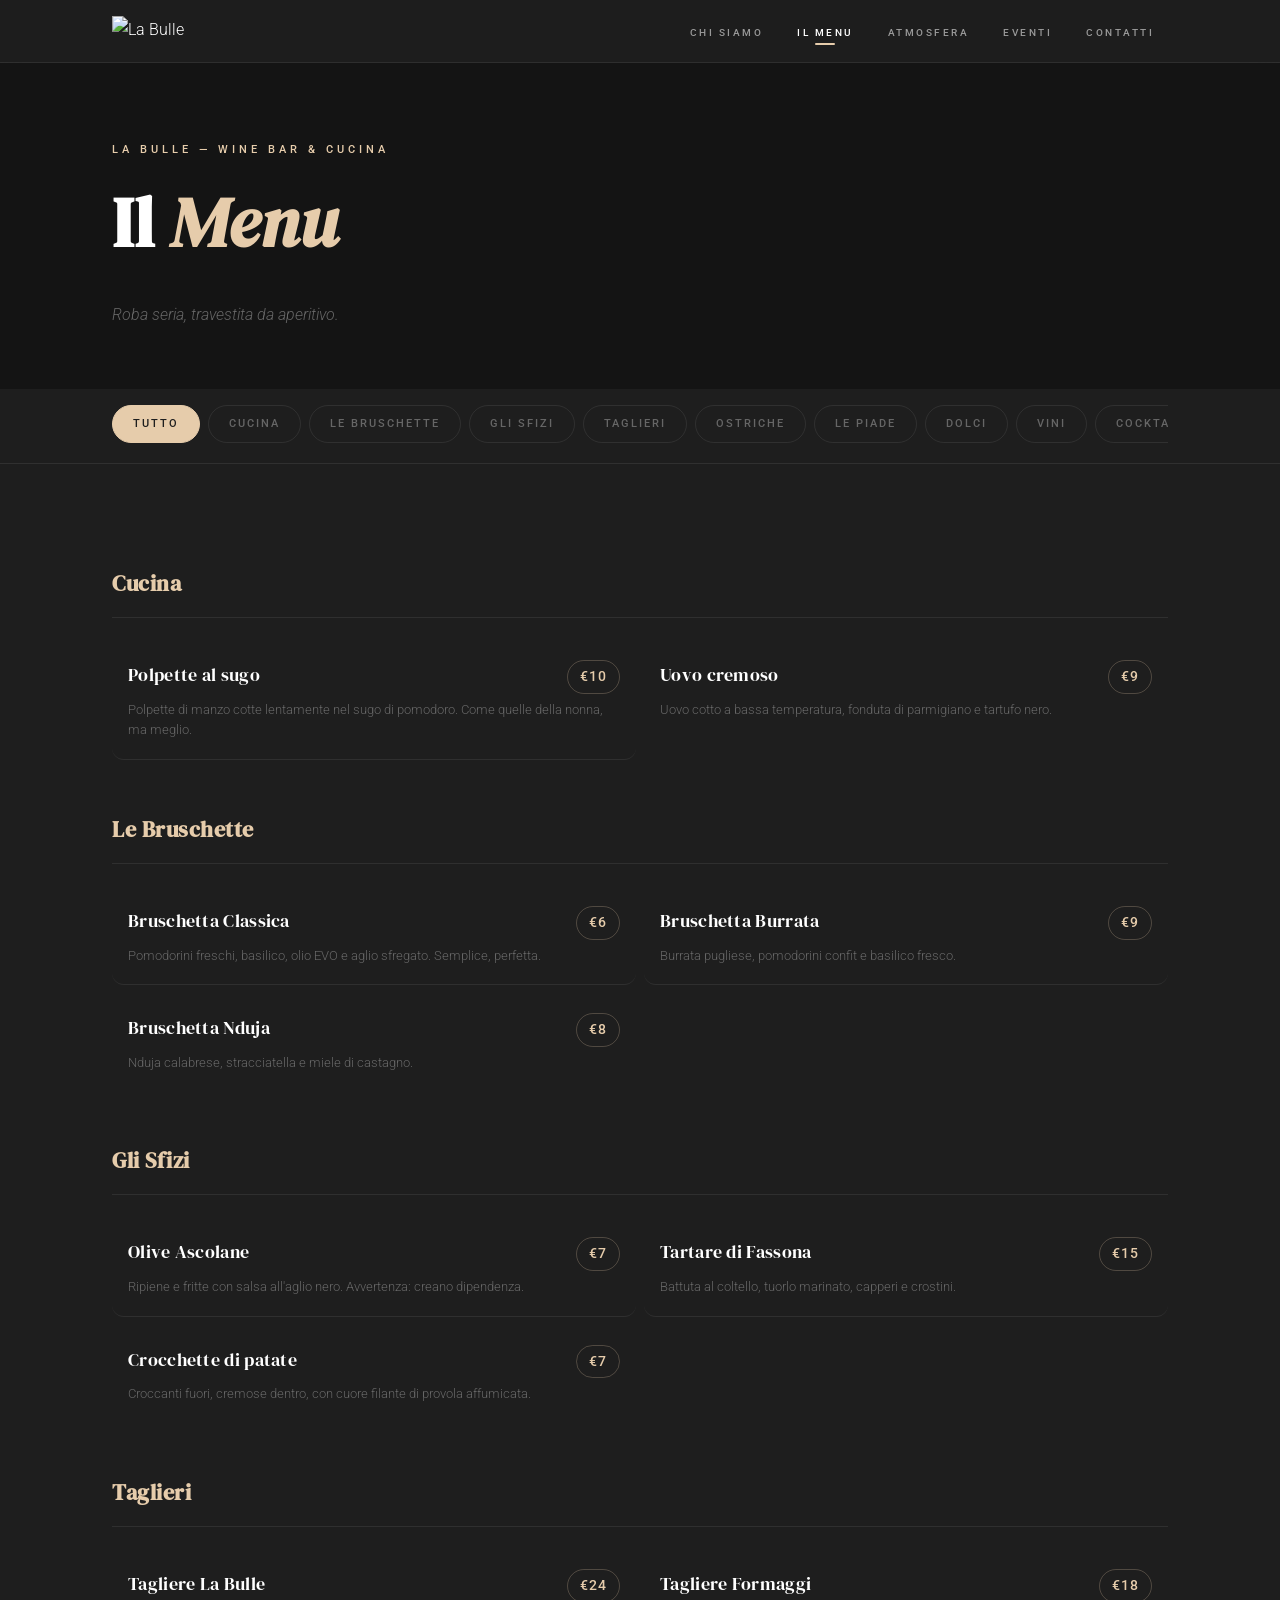
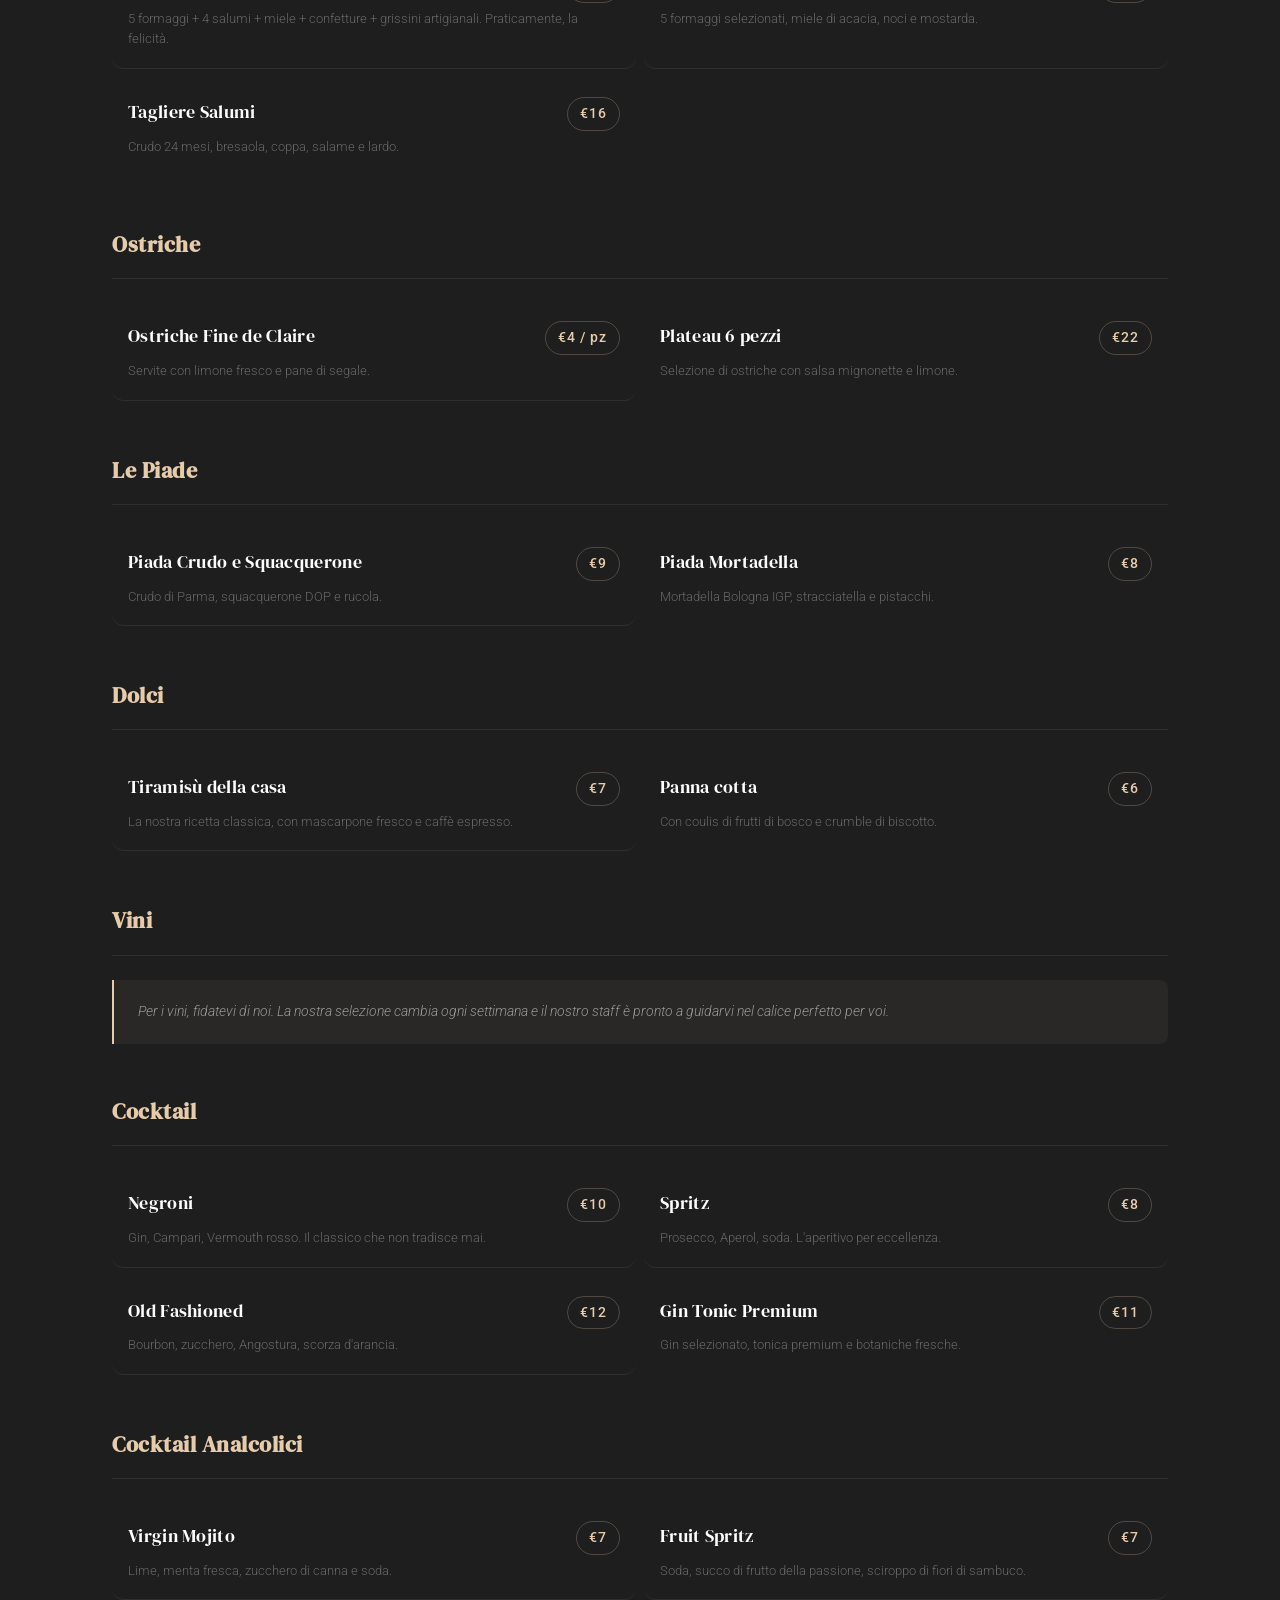
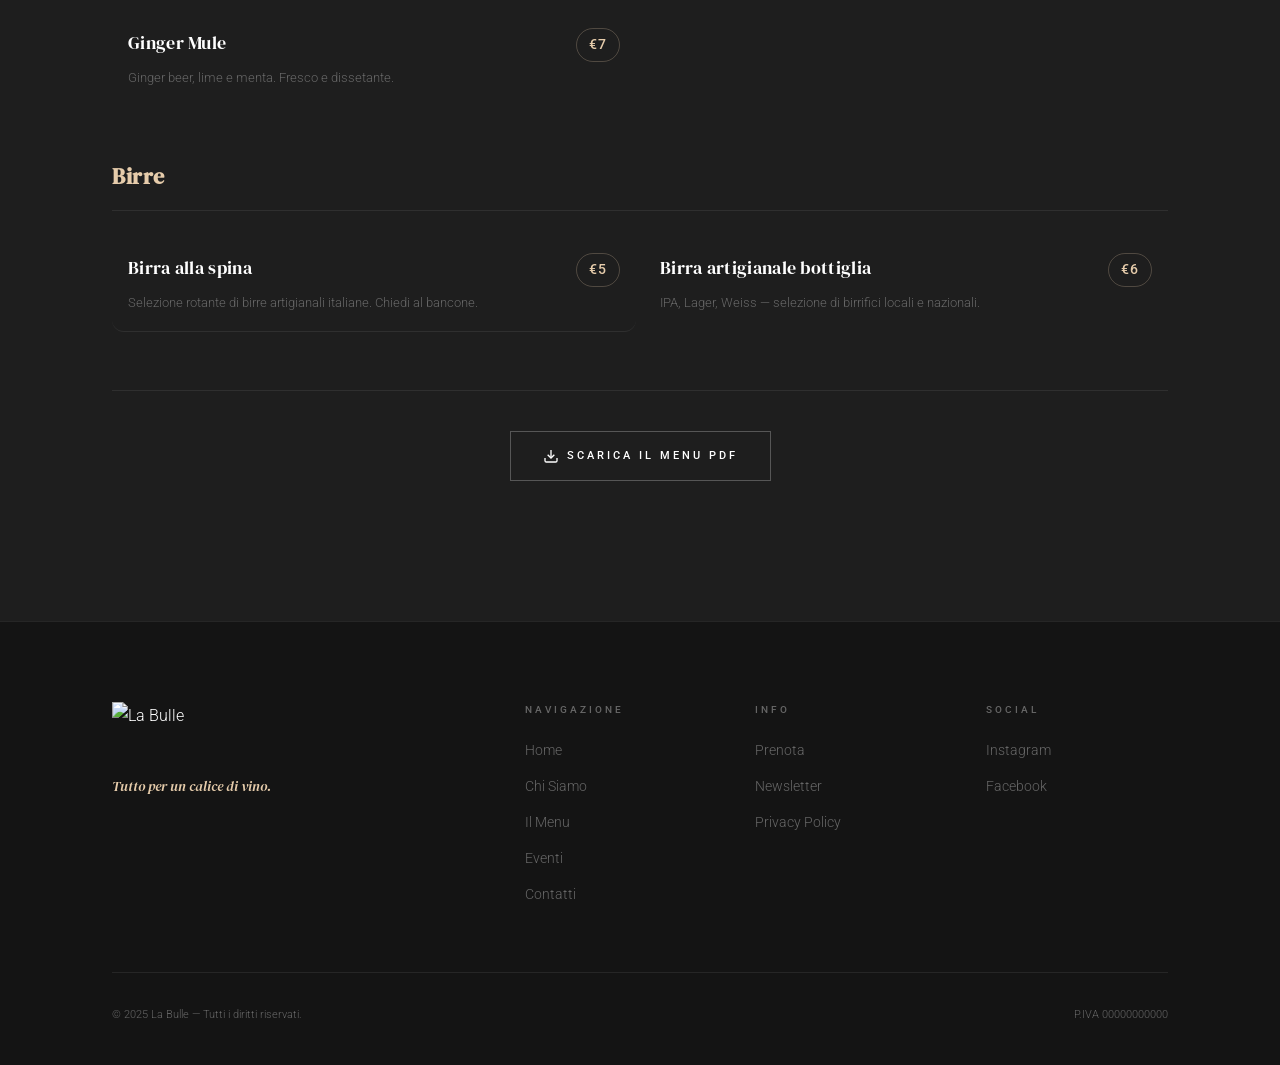
==== commit 6831f78a: "feat: SVG logos, darker hero overlay, footer cleanup, mobile nav fix - Switch all logos from PNG to " ====
--- a/menu.html
+++ b/menu.html
@@ -20,7 +20,7 @@
     <!-- Navigation -->
     <nav id="navbar" class="navbar navbar--solid">
         <div class="nav-container">
-            <a href="index.html" class="nav-logo"><img src="img/Logo_Labulle_Legnano@2x.png" alt="La Bulle" class="nav-logo-img"></a>
+            <a href="index.html" class="nav-logo"><img src="img/Logo_Labulle_Legnano.svg" alt="La Bulle" class="nav-logo-img"></a>
             <button class="nav-toggle" id="navToggle" aria-label="Menu">
                 <span></span><span></span><span></span>
             </button>
@@ -37,7 +37,7 @@
     <!-- Menu Page Header -->
     <section class="menu-page-header">
         <div class="container">
-            <p class="hero-tag anim">La Bulle &mdash; Bar &amp; Enoteca</p>
+            <p class="hero-tag anim">La Bulle &mdash; Wine Bar &amp; Cucina</p>
             <h1 class="display-heading anim">Il <em>Menu</em></h1>
             <p class="menu-page-sub anim">Roba seria, travestita da aperitivo.</p>
         </div>
@@ -343,8 +343,7 @@
         <div class="container">
             <div class="footer-top">
                 <div class="footer-brand">
-                    <img src="img/Logo_Labulle_Legnano@2x.png" alt="La Bulle" class="footer-logo-img">
-                    <p>Bar &amp; Enoteca &middot; Legnano</p>
+                    <img src="img/Logo_Labulle_Legnano.svg" alt="La Bulle" class="footer-logo-img">
                     <p class="footer-tagline">Tutto per un calice di vino.</p>
                 </div>
                 <div class="footer-col">
--- a/css/style.css
+++ b/css/style.css
@@ -165,7 +165,7 @@
     max-width:var(--container); margin:0 auto; padding:0 32px;
     display:flex; align-items:center; justify-content:space-between;
 }
-.nav-logo { display:flex; align-items:center; z-index:1001; }
+.nav-logo { display:flex; align-items:center; z-index:1002; position: relative; }
 .nav-logo-img {
     height: 36px; width:auto;
     transition: all 0.35s var(--bounce);
@@ -188,7 +188,8 @@
 .nav-link:hover { transform: translateY(-2px); }
 .nav-toggle {
     display:none; flex-direction:column; gap:5px;
-    background:none; border:none; cursor:pointer; padding:6px; z-index:1001;
+    background:none; border:none; cursor:pointer; padding:6px; z-index:1002;
+    position: relative;
 }
 .nav-toggle span { display:block; width:22px; height:1px; background:var(--white); transition:all 0.3s; }
 
@@ -211,7 +212,7 @@
 .hero-overlay {
     position: absolute; inset: 0; z-index: 1;
     background:
-        linear-gradient(to bottom, rgba(20,20,20,0.4) 0%, rgba(20,20,20,0.6) 50%, rgba(20,20,20,0.92) 100%),
+        linear-gradient(to bottom, rgba(20,20,20,0.55) 0%, rgba(20,20,20,0.75) 50%, rgba(20,20,20,0.95) 100%),
         radial-gradient(ellipse at 20% 80%, rgba(230,204,171,0.08) 0%, transparent 60%);
 }
 .hero-inner { position:relative; z-index:2; width:100%; max-width:var(--container); margin:0 auto; padding:0 32px; }
@@ -953,10 +954,17 @@
         position:fixed; inset:0; background:rgba(30,30,30,0.98);
         backdrop-filter:blur(16px);
         flex-direction:column; align-items:center; justify-content:center; gap:4px;
-        transform:translateX(100%); transition:transform 0.35s;
+        transform:translateX(100%); transition:transform 0.35s, visibility 0s 0.35s;
         pointer-events: none;
+        visibility: hidden;
+        z-index: 999;
     }
-    .nav-menu.open { transform:translateX(0); pointer-events: auto; }
+    .nav-menu.open {
+        transform:translateX(0);
+        pointer-events: auto;
+        visibility: visible;
+        transition:transform 0.35s, visibility 0s 0s;
+    }
     .nav-link { font-size:0.85rem; padding:14px 20px; }
     .nav-link:hover { transform: none; }
     .nav-toggle.active span:nth-child(1) { transform:rotate(45deg) translate(4px,4px); }
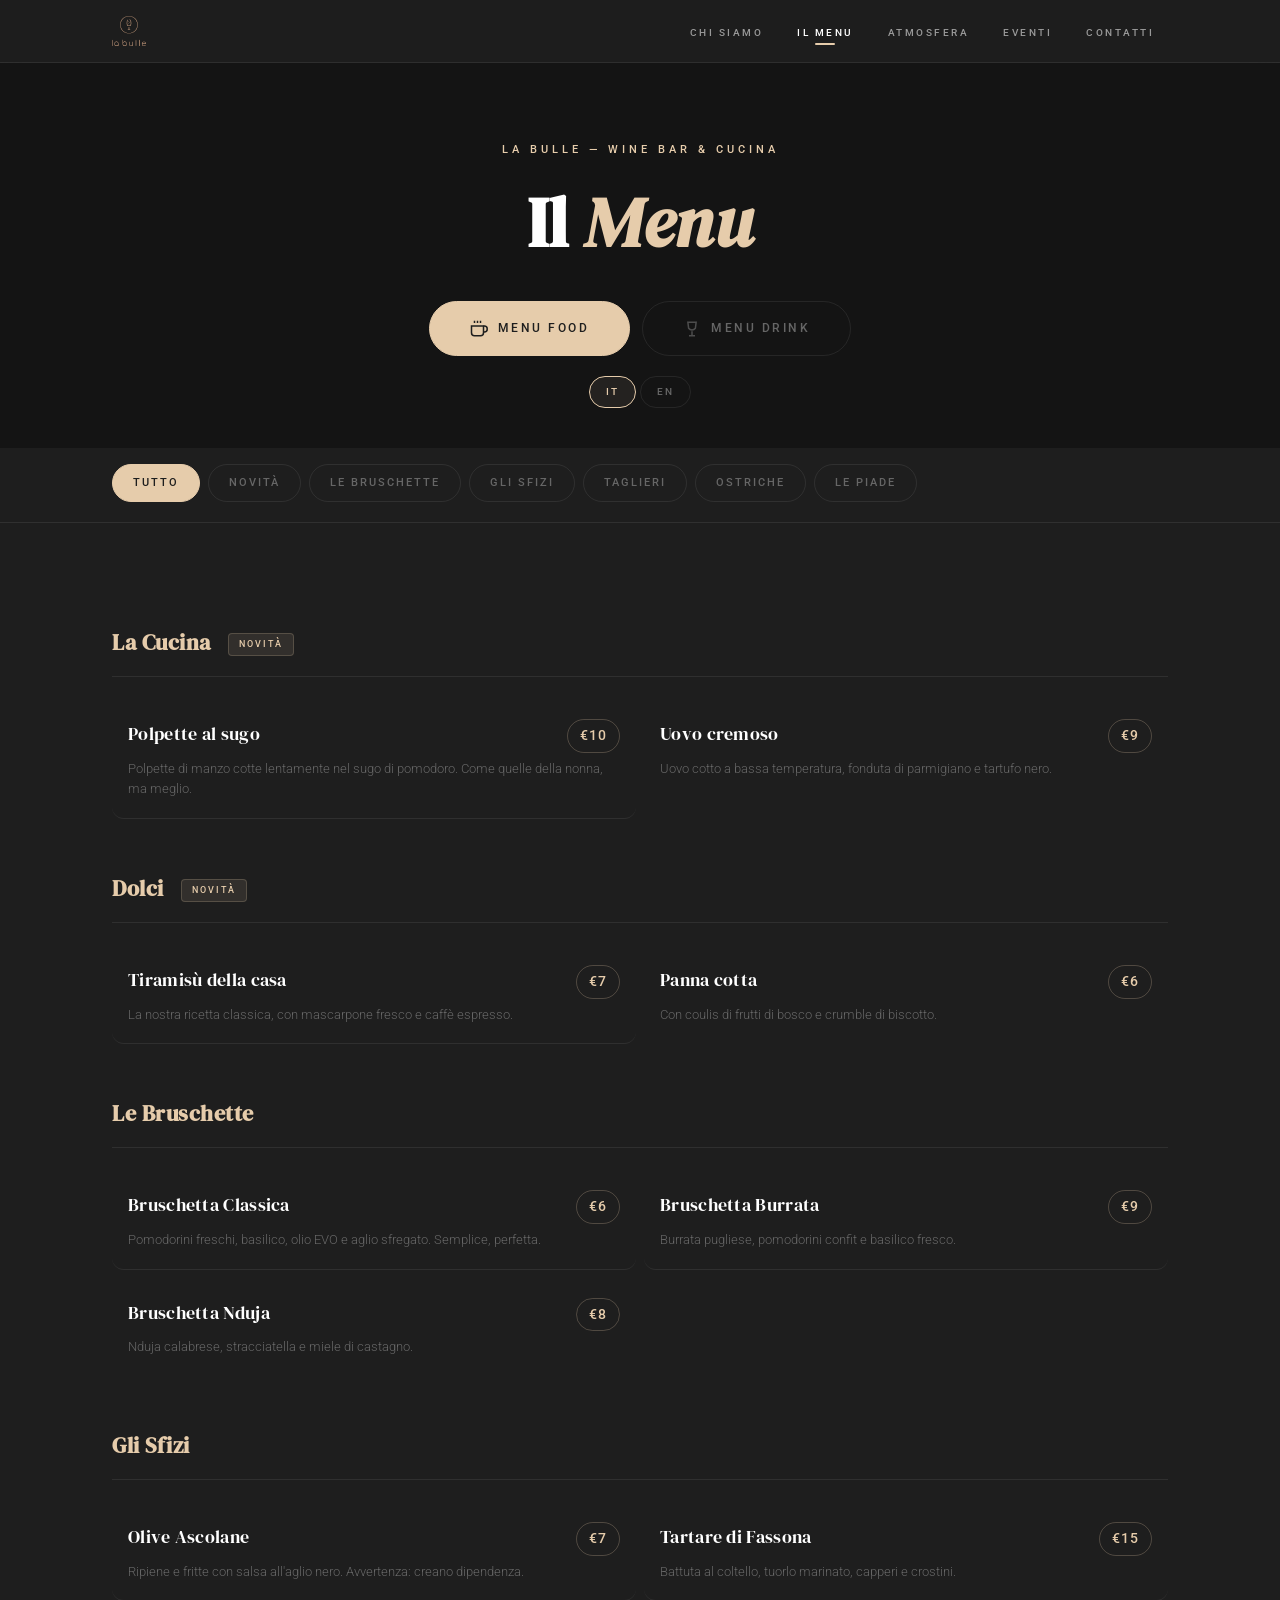
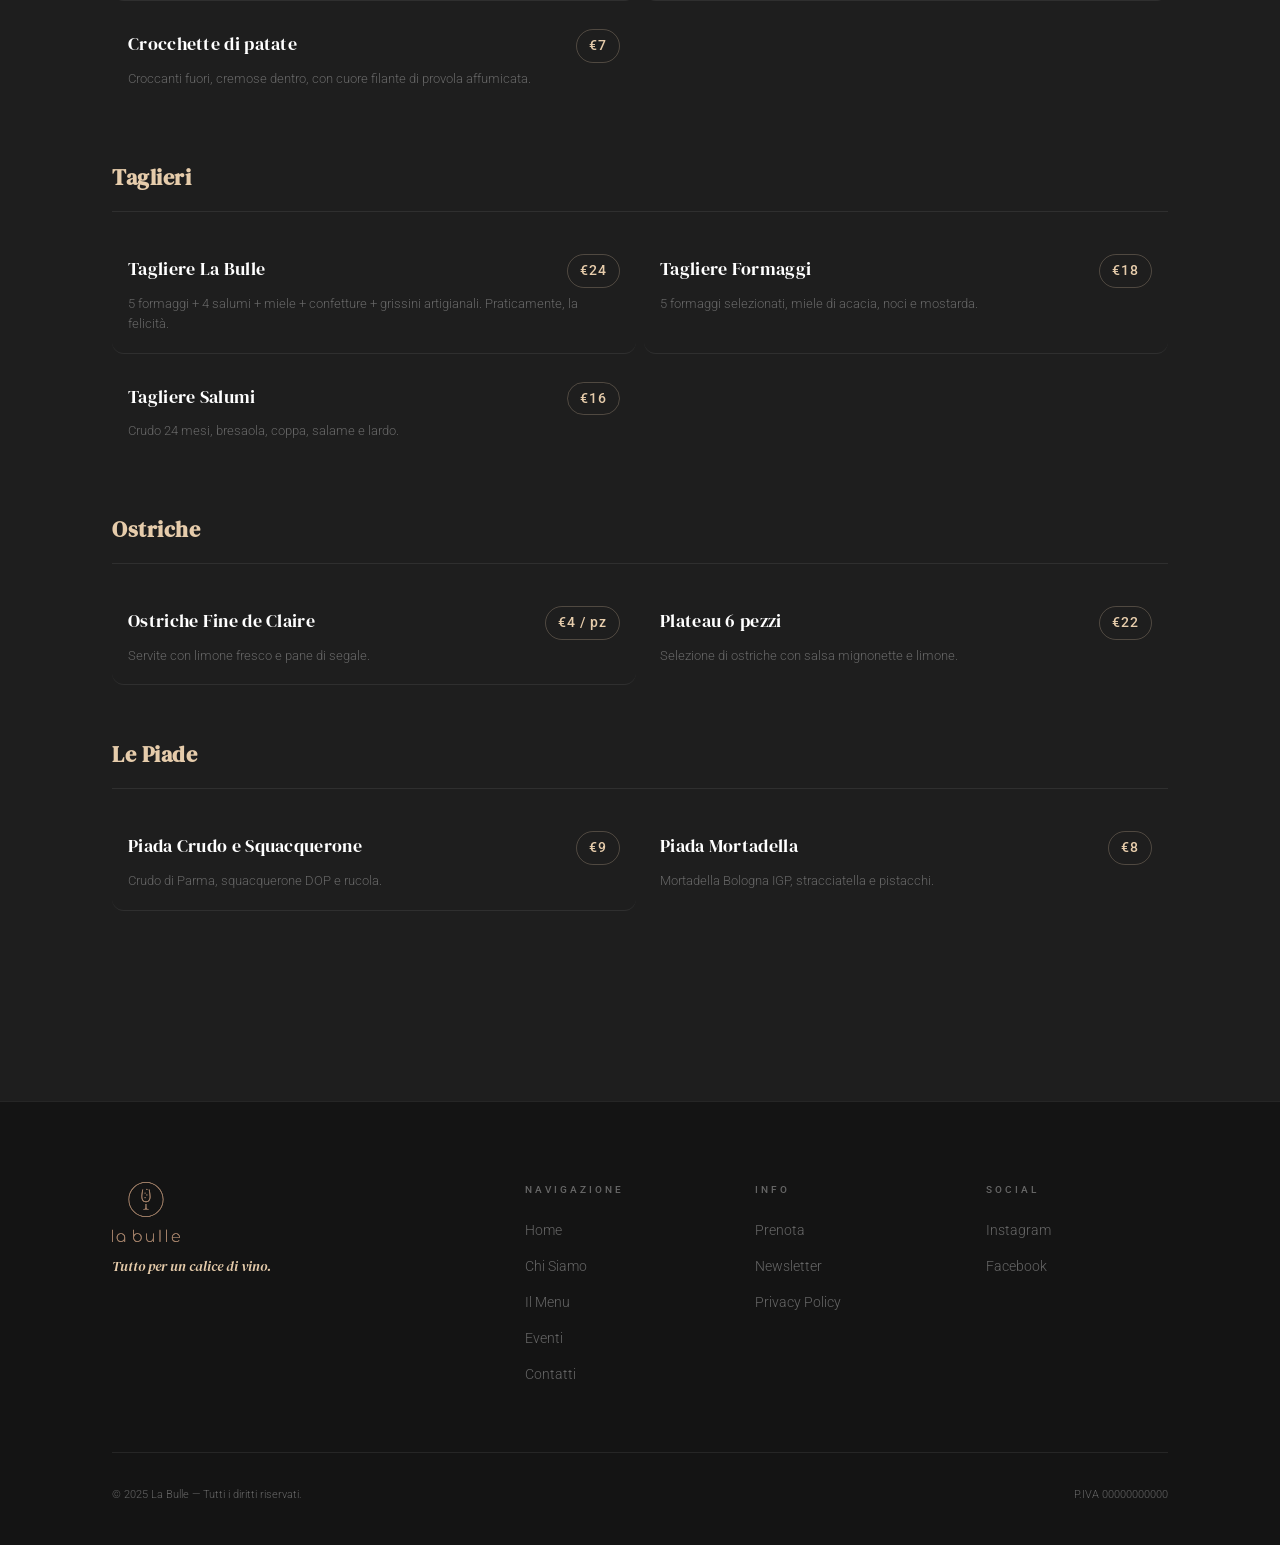
==== commit 18e1b123: "feat: dynamic menu system with admin management Menu page: - Replace static HTML with dynamic JSON-l" ====
--- a/menu.html
+++ b/menu.html
@@ -39,7 +39,24 @@
         <div class="container">
             <p class="hero-tag anim">La Bulle &mdash; Wine Bar &amp; Cucina</p>
             <h1 class="display-heading anim">Il <em>Menu</em></h1>
-            <p class="menu-page-sub anim">Roba seria, travestita da aperitivo.</p>
+
+            <!-- Main Tabs: Food / Drink -->
+            <div class="menu-main-tabs anim">
+                <button class="menu-main-tab active" data-menu="food">
+                    <svg width="18" height="18" viewBox="0 0 24 24" fill="none" stroke="currentColor" stroke-width="2"><path d="M18 8h1a4 4 0 0 1 0 8h-1"/><path d="M2 8h16v9a4 4 0 0 1-4 4H6a4 4 0 0 1-4-4V8z"/><line x1="6" y1="1" x2="6" y2="4"/><line x1="10" y1="1" x2="10" y2="4"/><line x1="14" y1="1" x2="14" y2="4"/></svg>
+                    Menu Food
+                </button>
+                <button class="menu-main-tab" data-menu="drink">
+                    <svg width="18" height="18" viewBox="0 0 24 24" fill="none" stroke="currentColor" stroke-width="2"><path d="M8 21h8"/><path d="M12 15v6"/><path d="M17.5 3H6.5l1 8a5.5 5.5 0 0 0 9 0l1-8z"/></svg>
+                    Menu Drink
+                </button>
+            </div>
+
+            <!-- Language Toggle -->
+            <div class="lang-toggle anim">
+                <button class="lang-btn active" data-lang="it">IT</button>
+                <button class="lang-btn" data-lang="en">EN</button>
+            </div>
         </div>
     </section>
 
@@ -47,18 +64,7 @@
     <div class="menu-filters-wrap">
         <div class="container">
             <div class="menu-filters" id="menuFilters">
-                <button class="filter-btn active" data-filter="all">Tutto</button>
-                <button class="filter-btn" data-filter="cucina">Cucina</button>
-                <button class="filter-btn" data-filter="bruschette">Le Bruschette</button>
-                <button class="filter-btn" data-filter="sfizi">Gli Sfizi</button>
-                <button class="filter-btn" data-filter="taglieri">Taglieri</button>
-                <button class="filter-btn" data-filter="ostriche">Ostriche</button>
-                <button class="filter-btn" data-filter="piade">Le Piade</button>
-                <button class="filter-btn" data-filter="dolci">Dolci</button>
-                <button class="filter-btn" data-filter="vini">Vini</button>
-                <button class="filter-btn" data-filter="cocktail">Cocktail</button>
-                <button class="filter-btn" data-filter="analcolici">Analcolici</button>
-                <button class="filter-btn" data-filter="birre">Birre</button>
+                <!-- Populated dynamically by JS -->
             </div>
         </div>
     </div>
@@ -66,275 +72,17 @@
     <!-- Menu Content -->
     <section class="section menu-page-content">
         <div class="container">
-
-            <!-- Cucina -->
-            <div class="menu-section" data-category="cucina">
-                <h2 class="menu-cat anim">Cucina</h2>
-                <div class="menu-grid">
-                    <div class="menu-item anim">
-                        <div class="menu-item-top">
-                            <span class="menu-name">Polpette al sugo</span>
-                            <span class="menu-price">&euro;10</span>
-                        </div>
-                        <p class="menu-desc">Polpette di manzo cotte lentamente nel sugo di pomodoro. Come quelle della nonna, ma meglio.</p>
-                    </div>
-                    <div class="menu-item anim">
-                        <div class="menu-item-top">
-                            <span class="menu-name">Uovo cremoso</span>
-                            <span class="menu-price">&euro;9</span>
-                        </div>
-                        <p class="menu-desc">Uovo cotto a bassa temperatura, fonduta di parmigiano e tartufo nero.</p>
-                    </div>
-                </div>
-            </div>
-
-            <!-- Le Bruschette -->
-            <div class="menu-section" data-category="bruschette">
-                <h2 class="menu-cat anim">Le Bruschette</h2>
-                <div class="menu-grid">
-                    <div class="menu-item anim">
-                        <div class="menu-item-top">
-                            <span class="menu-name">Bruschetta Classica</span>
-                            <span class="menu-price">&euro;6</span>
-                        </div>
-                        <p class="menu-desc">Pomodorini freschi, basilico, olio EVO e aglio sfregato. Semplice, perfetta.</p>
-                    </div>
-                    <div class="menu-item anim">
-                        <div class="menu-item-top">
-                            <span class="menu-name">Bruschetta Burrata</span>
-                            <span class="menu-price">&euro;9</span>
-                        </div>
-                        <p class="menu-desc">Burrata pugliese, pomodorini confit e basilico fresco.</p>
-                    </div>
-                    <div class="menu-item anim">
-                        <div class="menu-item-top">
-                            <span class="menu-name">Bruschetta Nduja</span>
-                            <span class="menu-price">&euro;8</span>
-                        </div>
-                        <p class="menu-desc">Nduja calabrese, stracciatella e miele di castagno.</p>
-                    </div>
-                </div>
-            </div>
-
-            <!-- Gli Sfizi -->
-            <div class="menu-section" data-category="sfizi">
-                <h2 class="menu-cat anim">Gli Sfizi</h2>
-                <div class="menu-grid">
-                    <div class="menu-item anim">
-                        <div class="menu-item-top">
-                            <span class="menu-name">Olive Ascolane</span>
-                            <span class="menu-price">&euro;7</span>
-                        </div>
-                        <p class="menu-desc">Ripiene e fritte con salsa all'aglio nero. Avvertenza: creano dipendenza.</p>
-                    </div>
-                    <div class="menu-item anim">
-                        <div class="menu-item-top">
-                            <span class="menu-name">Tartare di Fassona</span>
-                            <span class="menu-price">&euro;15</span>
-                        </div>
-                        <p class="menu-desc">Battuta al coltello, tuorlo marinato, capperi e crostini.</p>
-                    </div>
-                    <div class="menu-item anim">
-                        <div class="menu-item-top">
-                            <span class="menu-name">Crocchette di patate</span>
-                            <span class="menu-price">&euro;7</span>
-                        </div>
-                        <p class="menu-desc">Croccanti fuori, cremose dentro, con cuore filante di provola affumicata.</p>
-                    </div>
-                </div>
-            </div>
-
-            <!-- Taglieri -->
-            <div class="menu-section" data-category="taglieri">
-                <h2 class="menu-cat anim">Taglieri</h2>
-                <div class="menu-grid">
-                    <div class="menu-item anim">
-                        <div class="menu-item-top">
-                            <span class="menu-name">Tagliere La Bulle</span>
-                            <span class="menu-price">&euro;24</span>
-                        </div>
-                        <p class="menu-desc">5 formaggi + 4 salumi + miele + confetture + grissini artigianali. Praticamente, la felicit&agrave;.</p>
-                    </div>
-                    <div class="menu-item anim">
-                        <div class="menu-item-top">
-                            <span class="menu-name">Tagliere Formaggi</span>
-                            <span class="menu-price">&euro;18</span>
-                        </div>
-                        <p class="menu-desc">5 formaggi selezionati, miele di acacia, noci e mostarda.</p>
-                    </div>
-                    <div class="menu-item anim">
-                        <div class="menu-item-top">
-                            <span class="menu-name">Tagliere Salumi</span>
-                            <span class="menu-price">&euro;16</span>
-                        </div>
-                        <p class="menu-desc">Crudo 24 mesi, bresaola, coppa, salame e lardo.</p>
-                    </div>
-                </div>
-            </div>
-
-            <!-- Ostriche -->
-            <div class="menu-section" data-category="ostriche">
-                <h2 class="menu-cat anim">Ostriche</h2>
-                <div class="menu-grid">
-                    <div class="menu-item anim">
-                        <div class="menu-item-top">
-                            <span class="menu-name">Ostriche Fine de Claire</span>
-                            <span class="menu-price">&euro;4 / pz</span>
-                        </div>
-                        <p class="menu-desc">Servite con limone fresco e pane di segale.</p>
-                    </div>
-                    <div class="menu-item anim">
-                        <div class="menu-item-top">
-                            <span class="menu-name">Plateau 6 pezzi</span>
-                            <span class="menu-price">&euro;22</span>
-                        </div>
-                        <p class="menu-desc">Selezione di ostriche con salsa mignonette e limone.</p>
-                    </div>
-                </div>
-            </div>
-
-            <!-- Le Piade -->
-            <div class="menu-section" data-category="piade">
-                <h2 class="menu-cat anim">Le Piade</h2>
-                <div class="menu-grid">
-                    <div class="menu-item anim">
-                        <div class="menu-item-top">
-                            <span class="menu-name">Piada Crudo e Squacquerone</span>
-                            <span class="menu-price">&euro;9</span>
-                        </div>
-                        <p class="menu-desc">Crudo di Parma, squacquerone DOP e rucola.</p>
-                    </div>
-                    <div class="menu-item anim">
-                        <div class="menu-item-top">
-                            <span class="menu-name">Piada Mortadella</span>
-                            <span class="menu-price">&euro;8</span>
-                        </div>
-                        <p class="menu-desc">Mortadella Bologna IGP, stracciatella e pistacchi.</p>
-                    </div>
-                </div>
-            </div>
-
-            <!-- Dolci -->
-            <div class="menu-section" data-category="dolci">
-                <h2 class="menu-cat anim">Dolci</h2>
-                <div class="menu-grid">
-                    <div class="menu-item anim">
-                        <div class="menu-item-top">
-                            <span class="menu-name">Tiramis&ugrave; della casa</span>
-                            <span class="menu-price">&euro;7</span>
-                        </div>
-                        <p class="menu-desc">La nostra ricetta classica, con mascarpone fresco e caff&egrave; espresso.</p>
-                    </div>
-                    <div class="menu-item anim">
-                        <div class="menu-item-top">
-                            <span class="menu-name">Panna cotta</span>
-                            <span class="menu-price">&euro;6</span>
-                        </div>
-                        <p class="menu-desc">Con coulis di frutti di bosco e crumble di biscotto.</p>
-                    </div>
-                </div>
-            </div>
-
-            <!-- Vini -->
-            <div class="menu-section" data-category="vini">
-                <h2 class="menu-cat anim">Vini</h2>
-                <div class="menu-note anim">
-                    <p>Per i vini, fidatevi di noi. La nostra selezione cambia ogni settimana e il nostro staff &egrave; pronto a guidarvi nel calice perfetto per voi.</p>
-                </div>
-            </div>
-
-            <!-- Cocktail -->
-            <div class="menu-section" data-category="cocktail">
-                <h2 class="menu-cat anim">Cocktail</h2>
-                <div class="menu-grid">
-                    <div class="menu-item anim">
-                        <div class="menu-item-top">
-                            <span class="menu-name">Negroni</span>
-                            <span class="menu-price">&euro;10</span>
-                        </div>
-                        <p class="menu-desc">Gin, Campari, Vermouth rosso. Il classico che non tradisce mai.</p>
-                    </div>
-                    <div class="menu-item anim">
-                        <div class="menu-item-top">
-                            <span class="menu-name">Spritz</span>
-                            <span class="menu-price">&euro;8</span>
-                        </div>
-                        <p class="menu-desc">Prosecco, Aperol, soda. L'aperitivo per eccellenza.</p>
-                    </div>
-                    <div class="menu-item anim">
-                        <div class="menu-item-top">
-                            <span class="menu-name">Old Fashioned</span>
-                            <span class="menu-price">&euro;12</span>
-                        </div>
-                        <p class="menu-desc">Bourbon, zucchero, Angostura, scorza d'arancia.</p>
-                    </div>
-                    <div class="menu-item anim">
-                        <div class="menu-item-top">
-                            <span class="menu-name">Gin Tonic Premium</span>
-                            <span class="menu-price">&euro;11</span>
-                        </div>
-                        <p class="menu-desc">Gin selezionato, tonica premium e botaniche fresche.</p>
-                    </div>
-                </div>
-            </div>
-
-            <!-- Cocktail Analcolici -->
-            <div class="menu-section" data-category="analcolici">
-                <h2 class="menu-cat anim">Cocktail Analcolici</h2>
-                <div class="menu-grid">
-                    <div class="menu-item anim">
-                        <div class="menu-item-top">
-                            <span class="menu-name">Virgin Mojito</span>
-                            <span class="menu-price">&euro;7</span>
-                        </div>
-                        <p class="menu-desc">Lime, menta fresca, zucchero di canna e soda.</p>
-                    </div>
-                    <div class="menu-item anim">
-                        <div class="menu-item-top">
-                            <span class="menu-name">Fruit Spritz</span>
-                            <span class="menu-price">&euro;7</span>
-                        </div>
-                        <p class="menu-desc">Soda, succo di frutto della passione, sciroppo di fiori di sambuco.</p>
-                    </div>
-                    <div class="menu-item anim">
-                        <div class="menu-item-top">
-                            <span class="menu-name">Ginger Mule</span>
-                            <span class="menu-price">&euro;7</span>
-                        </div>
-                        <p class="menu-desc">Ginger beer, lime e menta. Fresco e dissetante.</p>
-                    </div>
-                </div>
-            </div>
-
-            <!-- Birre -->
-            <div class="menu-section" data-category="birre">
-                <h2 class="menu-cat anim">Birre</h2>
-                <div class="menu-grid">
-                    <div class="menu-item anim">
-                        <div class="menu-item-top">
-                            <span class="menu-name">Birra alla spina</span>
-                            <span class="menu-price">&euro;5</span>
-                        </div>
-                        <p class="menu-desc">Selezione rotante di birre artigianali italiane. Chiedi al bancone.</p>
-                    </div>
-                    <div class="menu-item anim">
-                        <div class="menu-item-top">
-                            <span class="menu-name">Birra artigianale bottiglia</span>
-                            <span class="menu-price">&euro;6</span>
-                        </div>
-                        <p class="menu-desc">IPA, Lager, Weiss &mdash; selezione di birrifici locali e nazionali.</p>
-                    </div>
-                </div>
+            <div id="menuContent">
+                <!-- Populated dynamically by JS -->
             </div>
 
             <!-- PDF Download -->
-            <div class="menu-cta anim">
-                <a href="#" class="btn btn--outline btn--icon">
+            <div class="menu-cta anim" id="menuPdfCta" style="display:none;">
+                <a href="#" id="menuPdfLink" class="btn btn--outline btn--icon">
                     <svg width="16" height="16" viewBox="0 0 24 24" fill="none" stroke="currentColor" stroke-width="2"><path d="M21 15v4a2 2 0 0 1-2 2H5a2 2 0 0 1-2-2v-4"/><polyline points="7 10 12 15 17 10"/><line x1="12" y1="15" x2="12" y2="3"/></svg>
-                    Scarica il Menu PDF
+                    <span id="menuPdfText">Scarica il Menu PDF</span>
                 </a>
             </div>
-
         </div>
     </section>
 
--- a/css/style.css
+++ b/css/style.css
@@ -454,6 +454,21 @@
     margin-top: 40px;
 }
 .menu-col .menu-cat:first-child { margin-top: 0; }
+.menu-novita-badge {
+    display: inline-block;
+    font-family: var(--font-body);
+    font-size: 0.55rem;
+    font-weight: 500;
+    letter-spacing: 2px;
+    text-transform: uppercase;
+    color: var(--accent);
+    background: rgba(230,204,171,0.1);
+    border: 1px solid rgba(230,204,171,0.2);
+    border-radius: 4px;
+    padding: 3px 10px;
+    margin-left: 12px;
+    vertical-align: middle;
+}
 .menu-note {
     padding: 20px 24px;
     background: rgba(230,204,171,0.06);
@@ -847,16 +862,71 @@
    MENU PAGE
    ============================ */
 .menu-page-header {
-    padding: 140px 0 60px;
+    padding: 140px 0 40px;
     background: var(--black-deep);
     position: relative;
     z-index: 1;
-}
-.menu-page-sub {
-    font-size: 1rem;
+    text-align: center;
+}
+
+/* Main Food / Drink tabs */
+.menu-main-tabs {
+    display: flex;
+    gap: 12px;
+    justify-content: center;
+    margin-top: 32px;
+}
+.menu-main-tab {
+    display: inline-flex;
+    align-items: center;
+    gap: 10px;
+    padding: 16px 40px;
+    font-family: var(--font-body);
+    font-size: 0.75rem;
+    font-weight: 500;
+    letter-spacing: 2.5px;
+    text-transform: uppercase;
     color: var(--white-dim);
-    font-style: italic;
-}
+    background: none;
+    border: 1px solid var(--border);
+    border-radius: 60px;
+    cursor: pointer;
+    transition: all 0.3s var(--bounce);
+}
+.menu-main-tab:hover {
+    color: var(--white);
+    border-color: var(--accent);
+}
+.menu-main-tab.active {
+    color: var(--black);
+    background: var(--accent);
+    border-color: var(--accent);
+}
+.menu-main-tab svg { opacity: 0.7; }
+.menu-main-tab.active svg { opacity: 1; stroke: var(--black); }
+
+/* Language toggle */
+.lang-toggle {
+    display: flex;
+    gap: 4px;
+    justify-content: center;
+    margin-top: 20px;
+}
+.lang-btn {
+    padding: 6px 16px;
+    font-family: var(--font-body);
+    font-size: 0.65rem;
+    font-weight: 500;
+    letter-spacing: 2px;
+    color: var(--white-dim);
+    background: none;
+    border: 1px solid var(--border);
+    border-radius: 20px;
+    cursor: pointer;
+    transition: all 0.2s;
+}
+.lang-btn:hover { color: var(--white); border-color: var(--accent); }
+.lang-btn.active { color: var(--accent); border-color: var(--accent); background: rgba(230,204,171,0.08); }
 .menu-filters-wrap {
     position: sticky;
     top: 60px;
@@ -982,11 +1052,13 @@
     .menu-grid { grid-template-columns: 1fr; }
 
     /* Menu page mobile fixes */
+    .menu-main-tabs { gap: 8px; }
+    .menu-main-tab { padding: 12px 24px; font-size: 0.65rem; letter-spacing: 2px; }
     .menu-filters-wrap { top: 54px; padding: 12px 0; }
     .menu-filters-wrap .container { padding: 0 16px; }
     .menu-filters { gap: 6px; padding: 0 4px 6px; }
     .filter-btn { padding: 6px 14px; font-size: 0.6rem; letter-spacing: 1.5px; }
-    .menu-page-header { padding: 110px 0 40px; }
+    .menu-page-header { padding: 110px 0 30px; }
     .menu-page-content { padding-top: 40px; }
     .menu-item { padding: 14px 12px; }
     .menu-name { font-size: 0.95rem; }
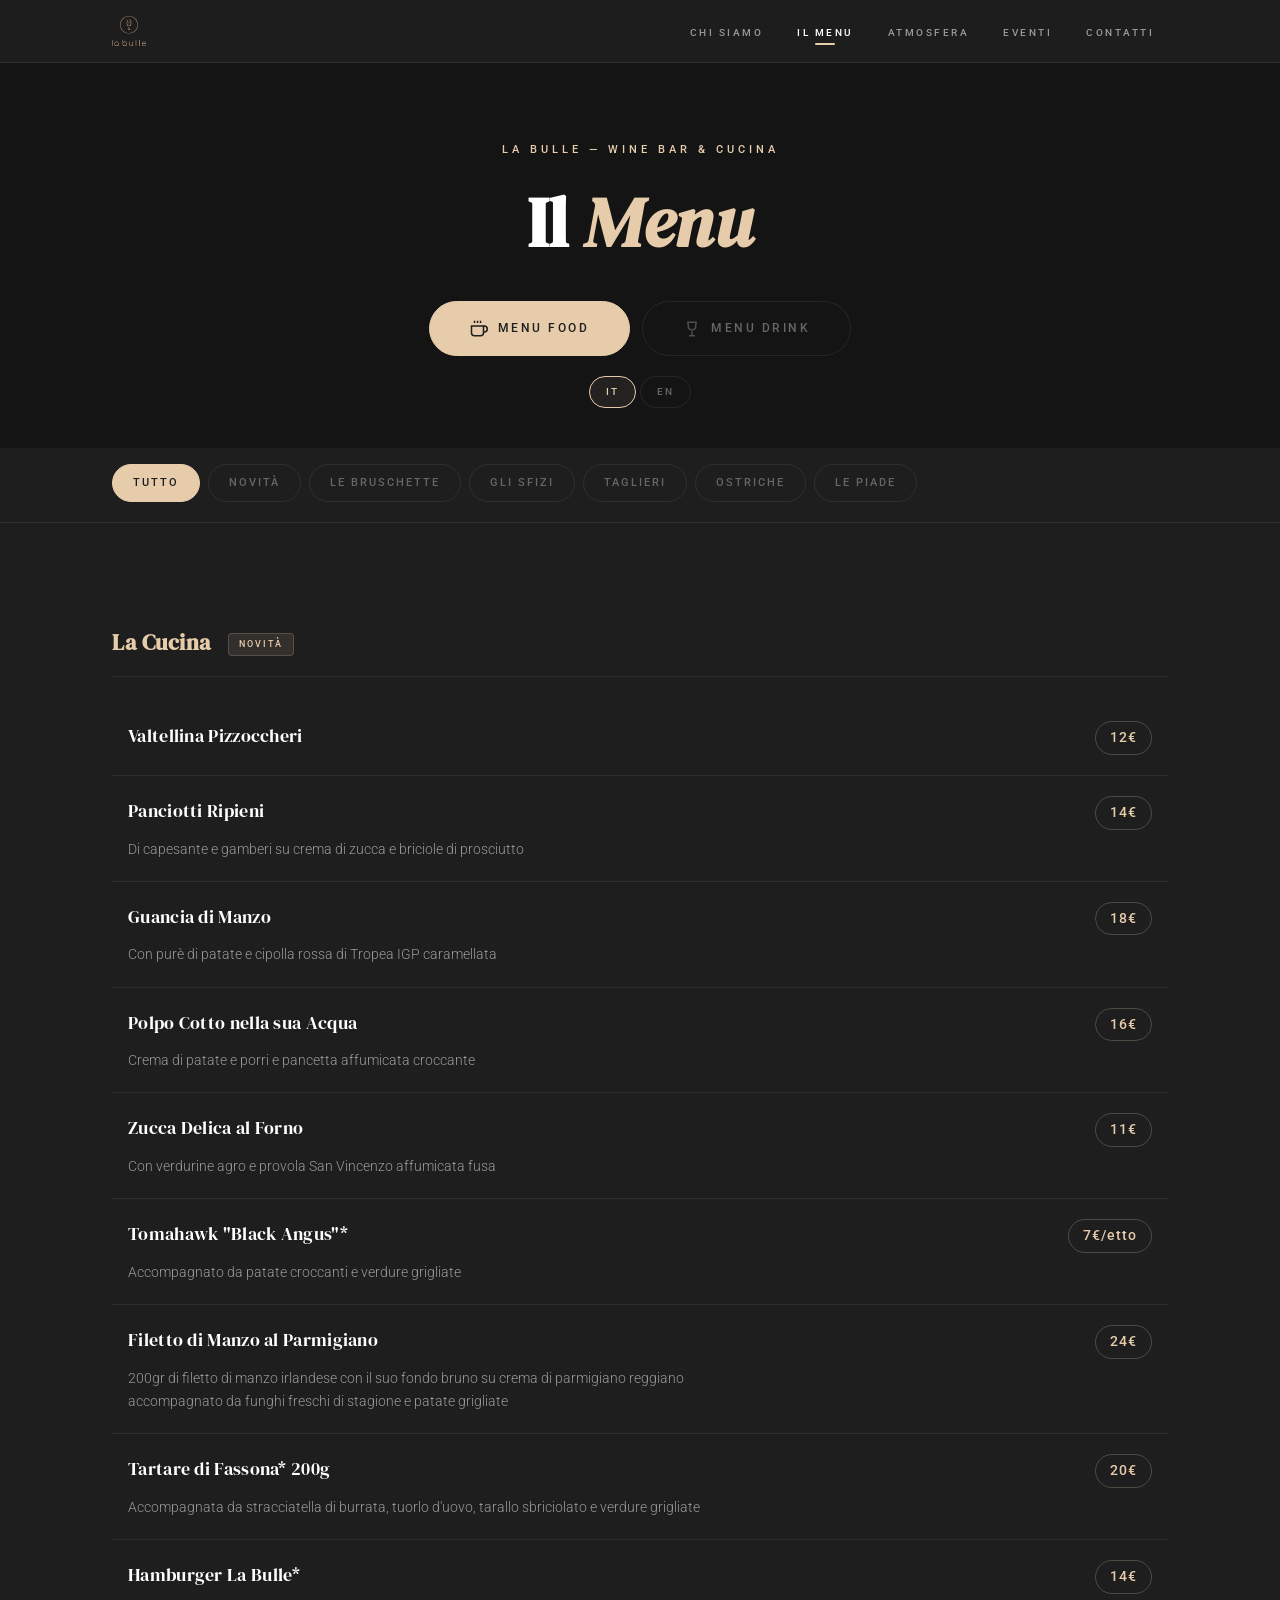
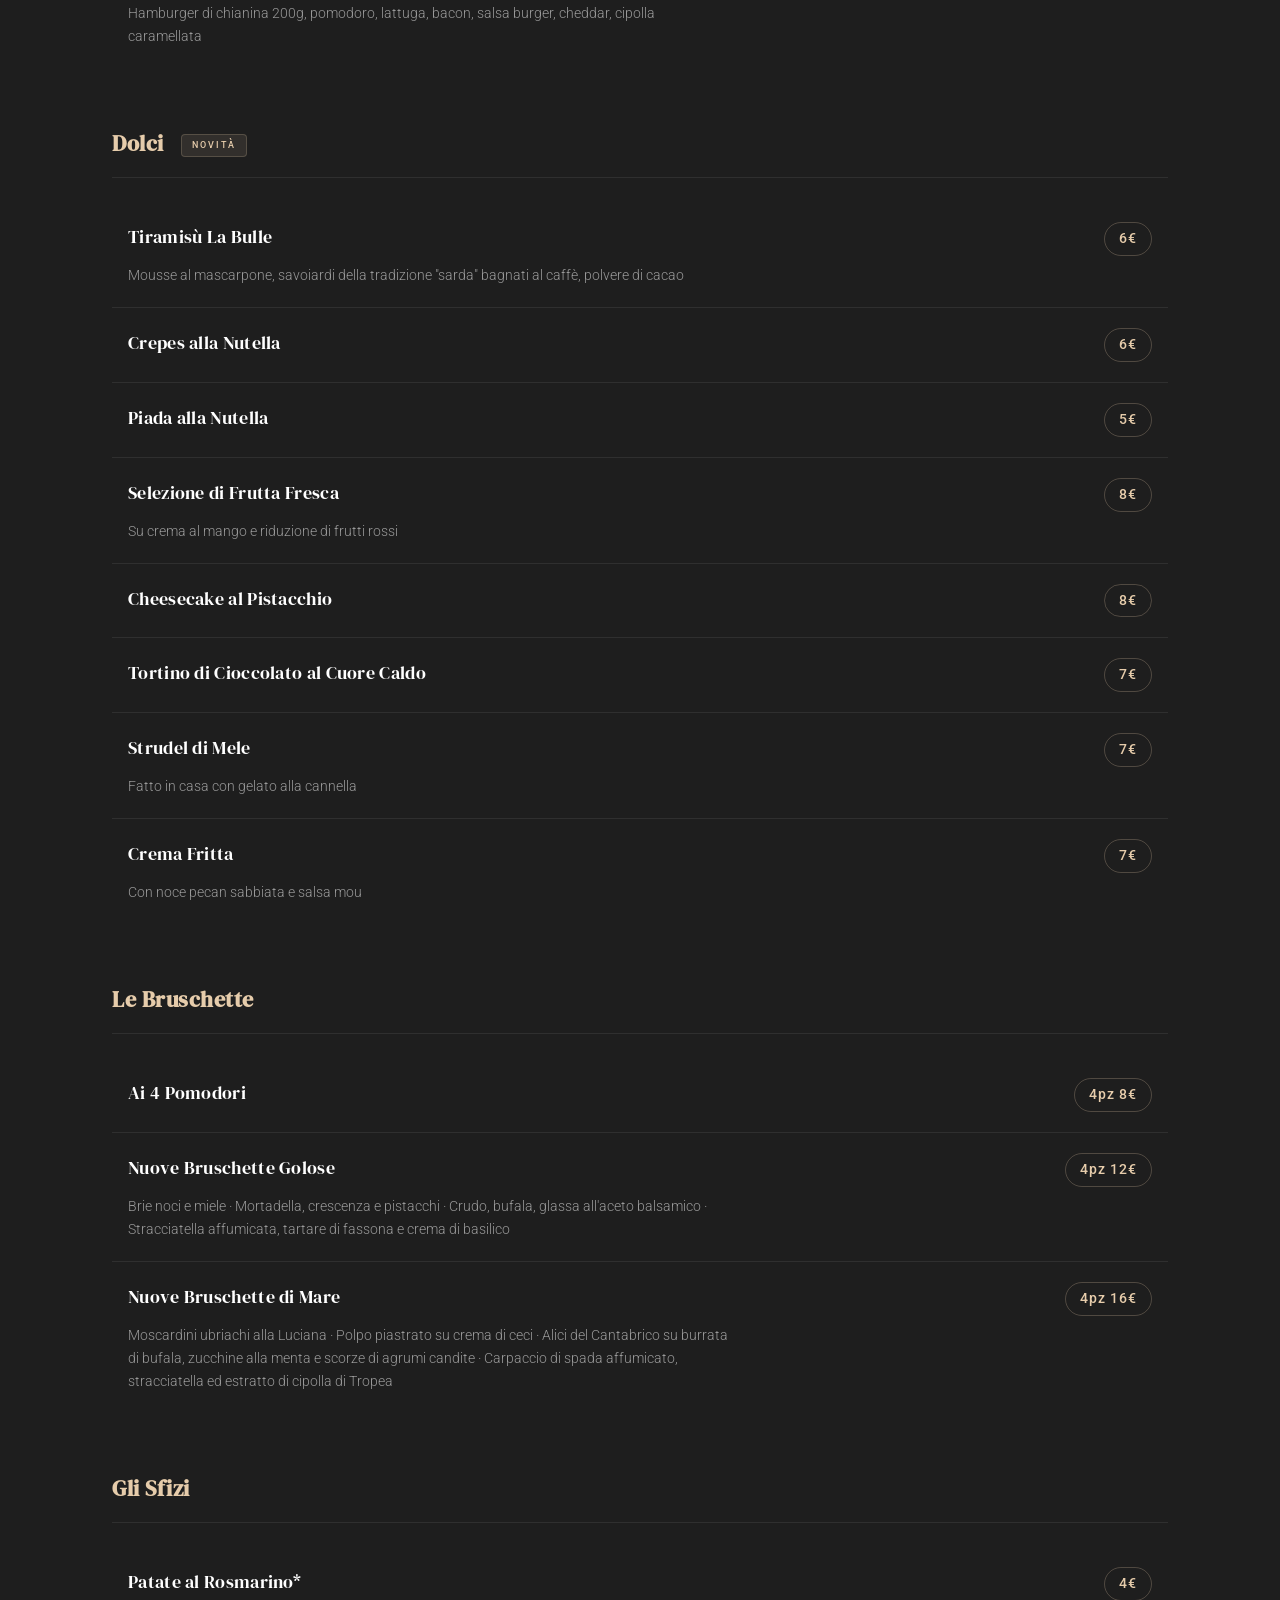
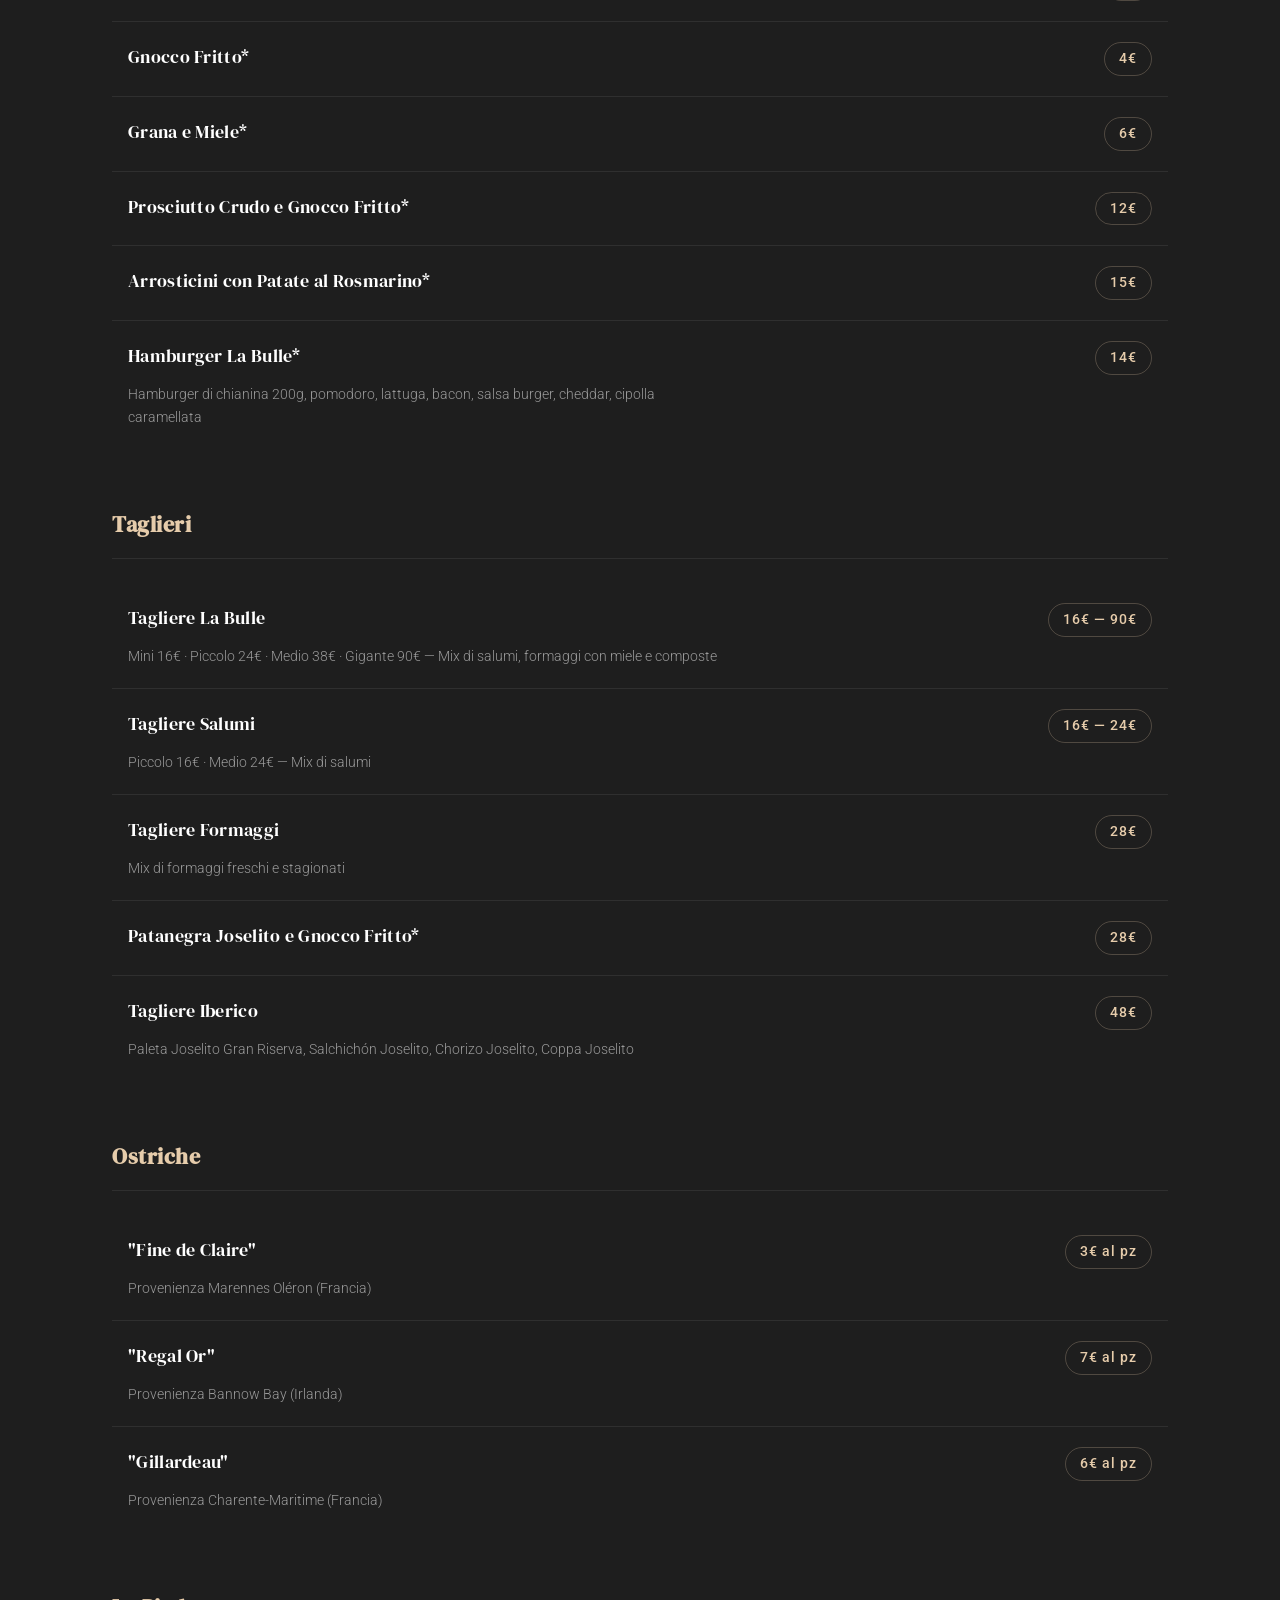
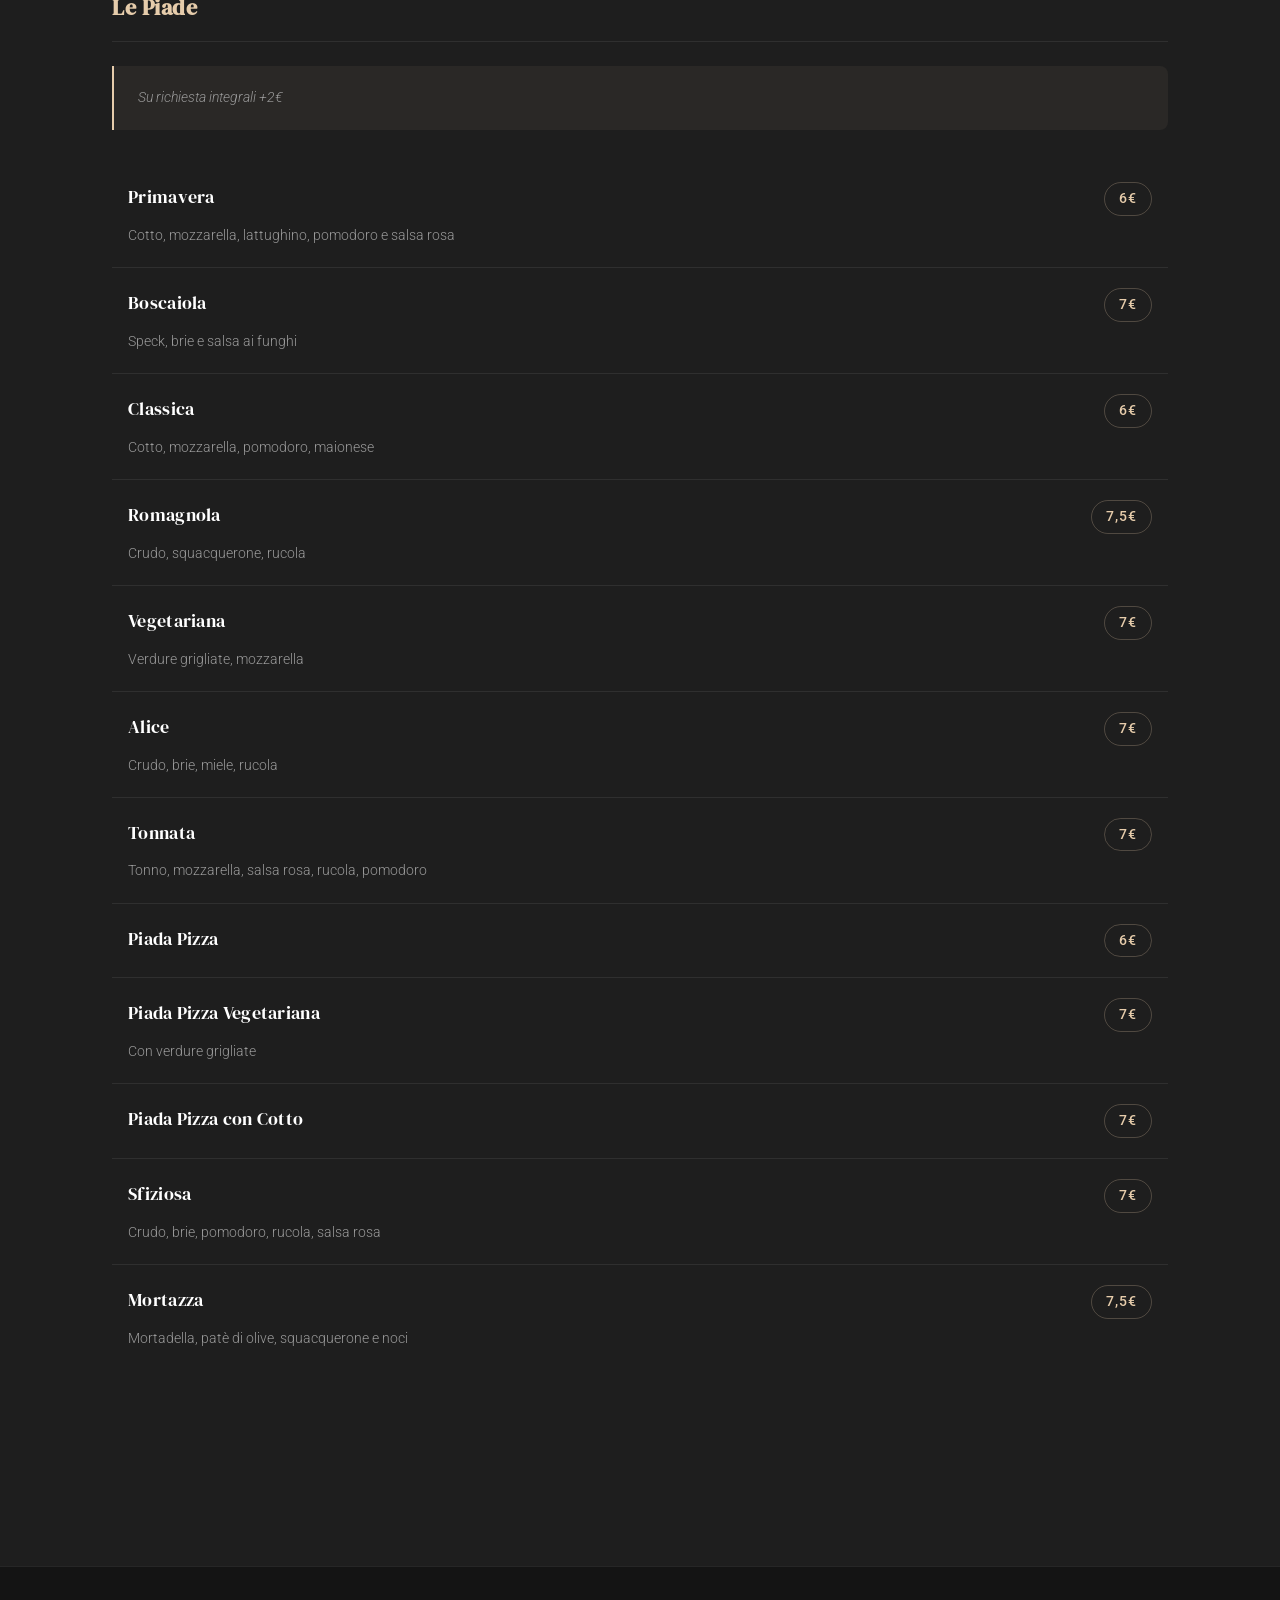
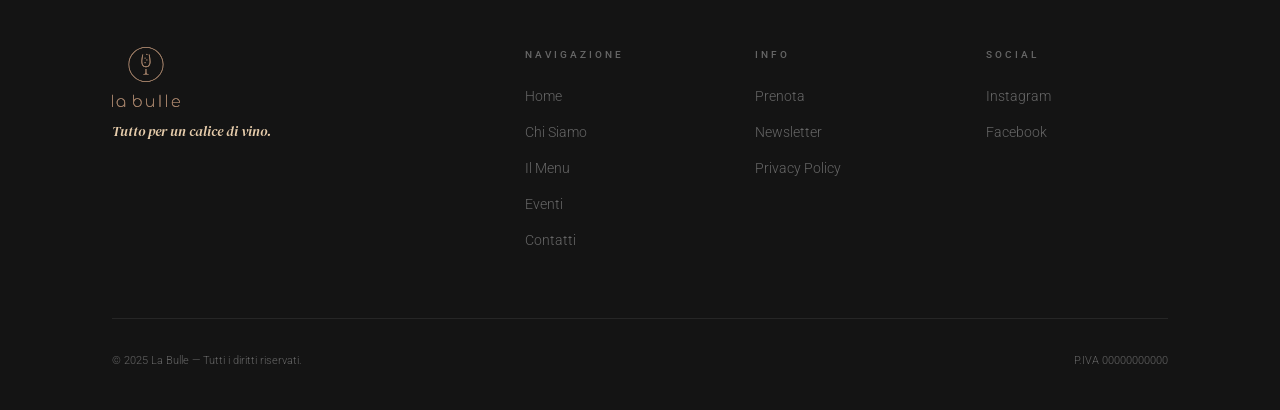
==== commit 4004cb4b: "feat: real menu data, PDF download buttons, mobile-optimized layout - Populated menu.json with compl" ====
--- a/menu.html
+++ b/menu.html
@@ -57,6 +57,18 @@
                 <button class="lang-btn active" data-lang="it">IT</button>
                 <button class="lang-btn" data-lang="en">EN</button>
             </div>
+
+            <!-- PDF Download Bar -->
+            <div class="menu-pdf-bar anim" id="menuPdfBar" style="display:none;">
+                <a href="#" id="menuPdfIt" class="menu-pdf-btn" target="_blank" style="display:none;">
+                    <svg width="15" height="15" viewBox="0 0 24 24" fill="none" stroke="currentColor" stroke-width="2"><path d="M21 15v4a2 2 0 0 1-2 2H5a2 2 0 0 1-2-2v-4"/><polyline points="7 10 12 15 17 10"/><line x1="12" y1="15" x2="12" y2="3"/></svg>
+                    <span>Scarica PDF</span>
+                </a>
+                <a href="#" id="menuPdfEn" class="menu-pdf-btn" target="_blank" style="display:none;">
+                    <svg width="15" height="15" viewBox="0 0 24 24" fill="none" stroke="currentColor" stroke-width="2"><path d="M21 15v4a2 2 0 0 1-2 2H5a2 2 0 0 1-2-2v-4"/><polyline points="7 10 12 15 17 10"/><line x1="12" y1="15" x2="12" y2="3"/></svg>
+                    <span>Download PDF (EN)</span>
+                </a>
+            </div>
         </div>
     </section>
 
@@ -76,11 +88,11 @@
                 <!-- Populated dynamically by JS -->
             </div>
 
-            <!-- PDF Download -->
-            <div class="menu-cta anim" id="menuPdfCta" style="display:none;">
-                <a href="#" id="menuPdfLink" class="btn btn--outline btn--icon">
+            <!-- PDF Download CTA (bottom) -->
+            <div class="menu-cta anim" id="menuPdfCtaBottom" style="display:none;">
+                <a href="#" id="menuPdfBottomLink" class="btn btn--outline btn--icon">
                     <svg width="16" height="16" viewBox="0 0 24 24" fill="none" stroke="currentColor" stroke-width="2"><path d="M21 15v4a2 2 0 0 1-2 2H5a2 2 0 0 1-2-2v-4"/><polyline points="7 10 12 15 17 10"/><line x1="12" y1="15" x2="12" y2="3"/></svg>
-                    <span id="menuPdfText">Scarica il Menu PDF</span>
+                    <span id="menuPdfBottomText">Scarica il Menu PDF</span>
                 </a>
             </div>
         </div>
--- a/css/style.css
+++ b/css/style.css
@@ -484,40 +484,39 @@
 }
 .menu-list { padding:0; }
 .menu-item {
-    padding:18px 16px;
-    border-bottom:1px solid var(--border);
-    border-radius: 12px;
+    padding: 20px 16px;
+    border-bottom: 1px solid var(--border);
+    border-radius: 0;
     transition: all 0.3s var(--smooth);
-    margin-bottom: 2px;
-}
-.menu-item:last-child { border-bottom:none; }
+}
+.menu-item:last-child { border-bottom: none; }
 .menu-item:hover {
-    background: rgba(230,204,171,0.04);
-    border-color: transparent;
-    transform: translateX(8px);
-}
-.menu-item-top { display:flex; justify-content:space-between; align-items:baseline; gap:16px; }
+    background: rgba(230,204,171,0.03);
+}
+.menu-item-top { display: flex; justify-content: space-between; align-items: baseline; gap: 16px; }
 .menu-name {
-    font-family:var(--font-heading); font-size:1.1rem;
-    color:var(--white); letter-spacing:0.3px;
+    font-family: var(--font-heading); font-size: 1.15rem;
+    color: var(--white); letter-spacing: 0.3px;
+    line-height: 1.3;
 }
 .menu-price {
-    font-size:0.85rem; font-weight:500; color:var(--accent);
-    letter-spacing:1px; white-space:nowrap;
-    padding: 4px 12px;
+    font-size: 0.85rem; font-weight: 500; color: var(--accent);
+    letter-spacing: 1px; white-space: nowrap;
+    padding: 4px 14px;
     border: 1px solid var(--border-accent);
     border-radius: 20px;
+    flex-shrink: 0;
     transition: all 0.3s var(--bounce);
 }
 .menu-item:hover .menu-price {
     background: var(--accent);
     color: var(--black);
     border-color: var(--accent);
-    transform: scale(1.05);
 }
 .menu-desc {
-    font-size:0.8rem; color:var(--white-dim); margin-top:6px;
-    line-height:1.6;
+    font-size: 0.85rem; color: var(--white-muted); margin-top: 8px;
+    line-height: 1.7;
+    max-width: 600px;
 }
 .menu-cta { text-align:center; margin-top:56px; padding-top:40px; border-top:1px solid var(--border); }
 
@@ -927,6 +926,39 @@
 }
 .lang-btn:hover { color: var(--white); border-color: var(--accent); }
 .lang-btn.active { color: var(--accent); border-color: var(--accent); background: rgba(230,204,171,0.08); }
+
+/* PDF Download Bar */
+.menu-pdf-bar {
+    display: flex;
+    gap: 12px;
+    justify-content: center;
+    margin-top: 24px;
+}
+.menu-pdf-btn {
+    display: inline-flex;
+    align-items: center;
+    gap: 8px;
+    padding: 10px 24px;
+    font-family: var(--font-body);
+    font-size: 0.7rem;
+    font-weight: 500;
+    letter-spacing: 1.5px;
+    text-transform: uppercase;
+    color: var(--accent);
+    background: rgba(230,204,171,0.06);
+    border: 1px solid var(--border-accent);
+    border-radius: 40px;
+    transition: all 0.3s var(--bounce);
+    text-decoration: none;
+}
+.menu-pdf-btn:hover {
+    background: var(--accent);
+    color: var(--black);
+    border-color: var(--accent);
+    transform: translateY(-2px);
+    box-shadow: 0 6px 20px var(--accent-glow);
+}
+.menu-pdf-btn svg { flex-shrink: 0; }
 .menu-filters-wrap {
     position: sticky;
     top: 60px;
@@ -970,12 +1002,12 @@
     border-color: var(--accent);
 }
 .menu-page-content { padding-top: 60px; }
-.menu-section { margin-bottom: 48px; }
+.menu-section { margin-bottom: 56px; }
 .menu-section.hidden { display: none; }
 .menu-grid {
-    display: grid;
-    grid-template-columns: 1fr 1fr;
-    gap: 8px;
+    display: flex;
+    flex-direction: column;
+    gap: 0;
 }
 .menu-filters-wrap .container {
     padding: 0 32px;
@@ -1010,7 +1042,6 @@
     .event-header { grid-template-columns: 68px 1fr 32px; gap: 16px; }
     .event-date { width: 68px; height: 68px; }
     .event-body-inner { grid-template-columns: 1fr 220px; gap: 24px; padding-left: 92px; }
-    .menu-grid { grid-template-columns: 1fr 1fr; }
     .footer-top { grid-template-columns:1fr 1fr; gap:32px; }
     .footer-brand { grid-column:span 2; }
     .newsletter-layout { gap:48px; }
@@ -1049,21 +1080,27 @@
     .feature-card { padding: 36px 28px; }
     .etichette-layout { grid-template-columns: 1fr; gap: 40px; text-align: center; }
     .etichette-text { text-align: left; }
-    .menu-grid { grid-template-columns: 1fr; }
 
     /* Menu page mobile fixes */
     .menu-main-tabs { gap: 8px; }
-    .menu-main-tab { padding: 12px 24px; font-size: 0.65rem; letter-spacing: 2px; }
+    .menu-main-tab { padding: 14px 28px; font-size: 0.7rem; letter-spacing: 2px; }
+    .menu-pdf-bar { gap: 8px; flex-wrap: wrap; }
+    .menu-pdf-btn { padding: 8px 18px; font-size: 0.65rem; }
     .menu-filters-wrap { top: 54px; padding: 12px 0; }
     .menu-filters-wrap .container { padding: 0 16px; }
     .menu-filters { gap: 6px; padding: 0 4px 6px; }
-    .filter-btn { padding: 6px 14px; font-size: 0.6rem; letter-spacing: 1.5px; }
-    .menu-page-header { padding: 110px 0 30px; }
-    .menu-page-content { padding-top: 40px; }
-    .menu-item { padding: 14px 12px; }
-    .menu-name { font-size: 0.95rem; }
-    .menu-price { font-size: 0.75rem; padding: 3px 10px; }
-    .menu-desc { font-size: 0.75rem; }
+    .filter-btn { padding: 8px 16px; font-size: 0.65rem; letter-spacing: 1.5px; }
+    .menu-page-header { padding: 110px 0 28px; }
+    .menu-page-content { padding-top: 32px; }
+    .menu-section { margin-bottom: 40px; }
+    .menu-cat { font-size: 1.25rem; margin-bottom: 16px; padding-bottom: 12px; margin-top: 32px; }
+    .menu-item { padding: 16px 12px; }
+    .menu-item-top { gap: 12px; }
+    .menu-name { font-size: 1.05rem; }
+    .menu-price { font-size: 0.8rem; padding: 4px 12px; }
+    .menu-desc { font-size: 0.82rem; margin-top: 6px; }
+    .menu-note { padding: 16px 18px; margin-bottom: 24px; }
+    .menu-note p { font-size: 0.85rem; }
     .gallery-grid { grid-template-columns:1fr 1fr; }
     .gallery-cell--wide { grid-column:span 2; }
     .event-header { grid-template-columns: 60px 1fr 32px; gap: 12px; padding: 16px 12px; }
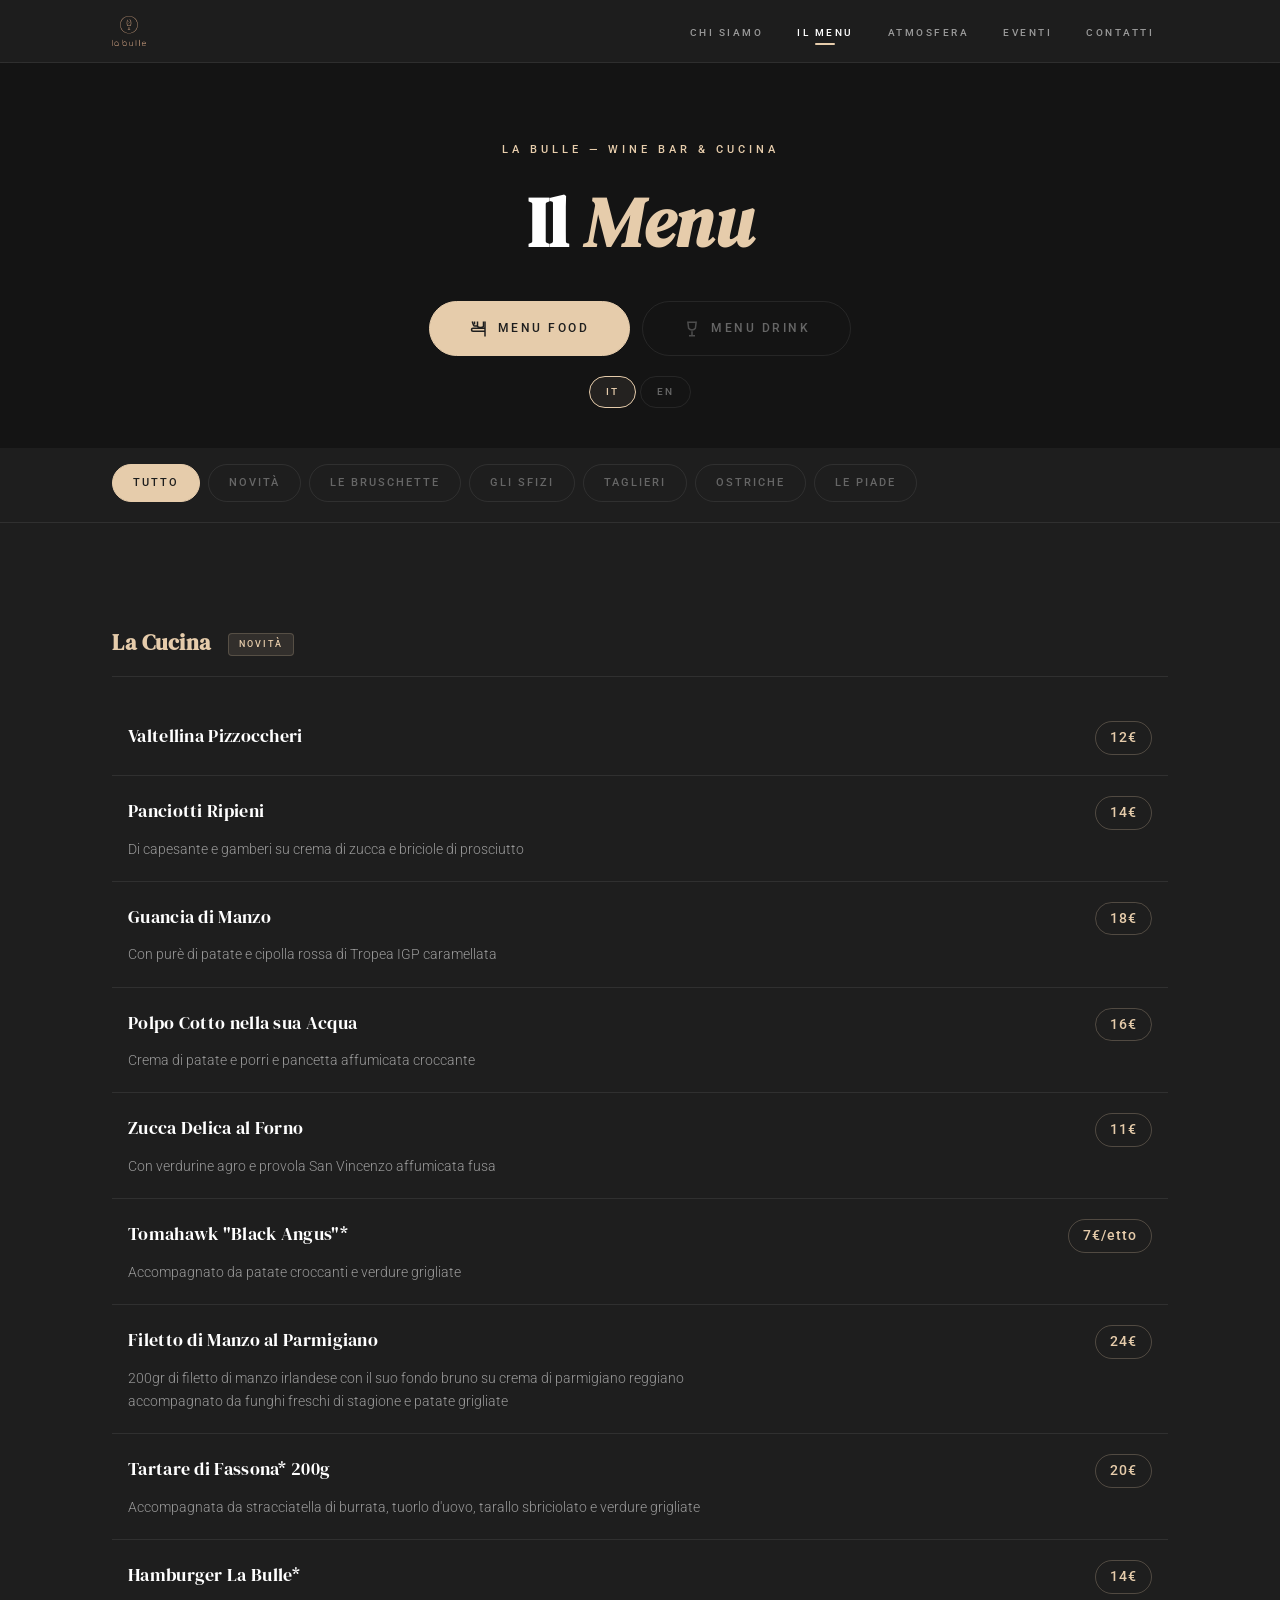
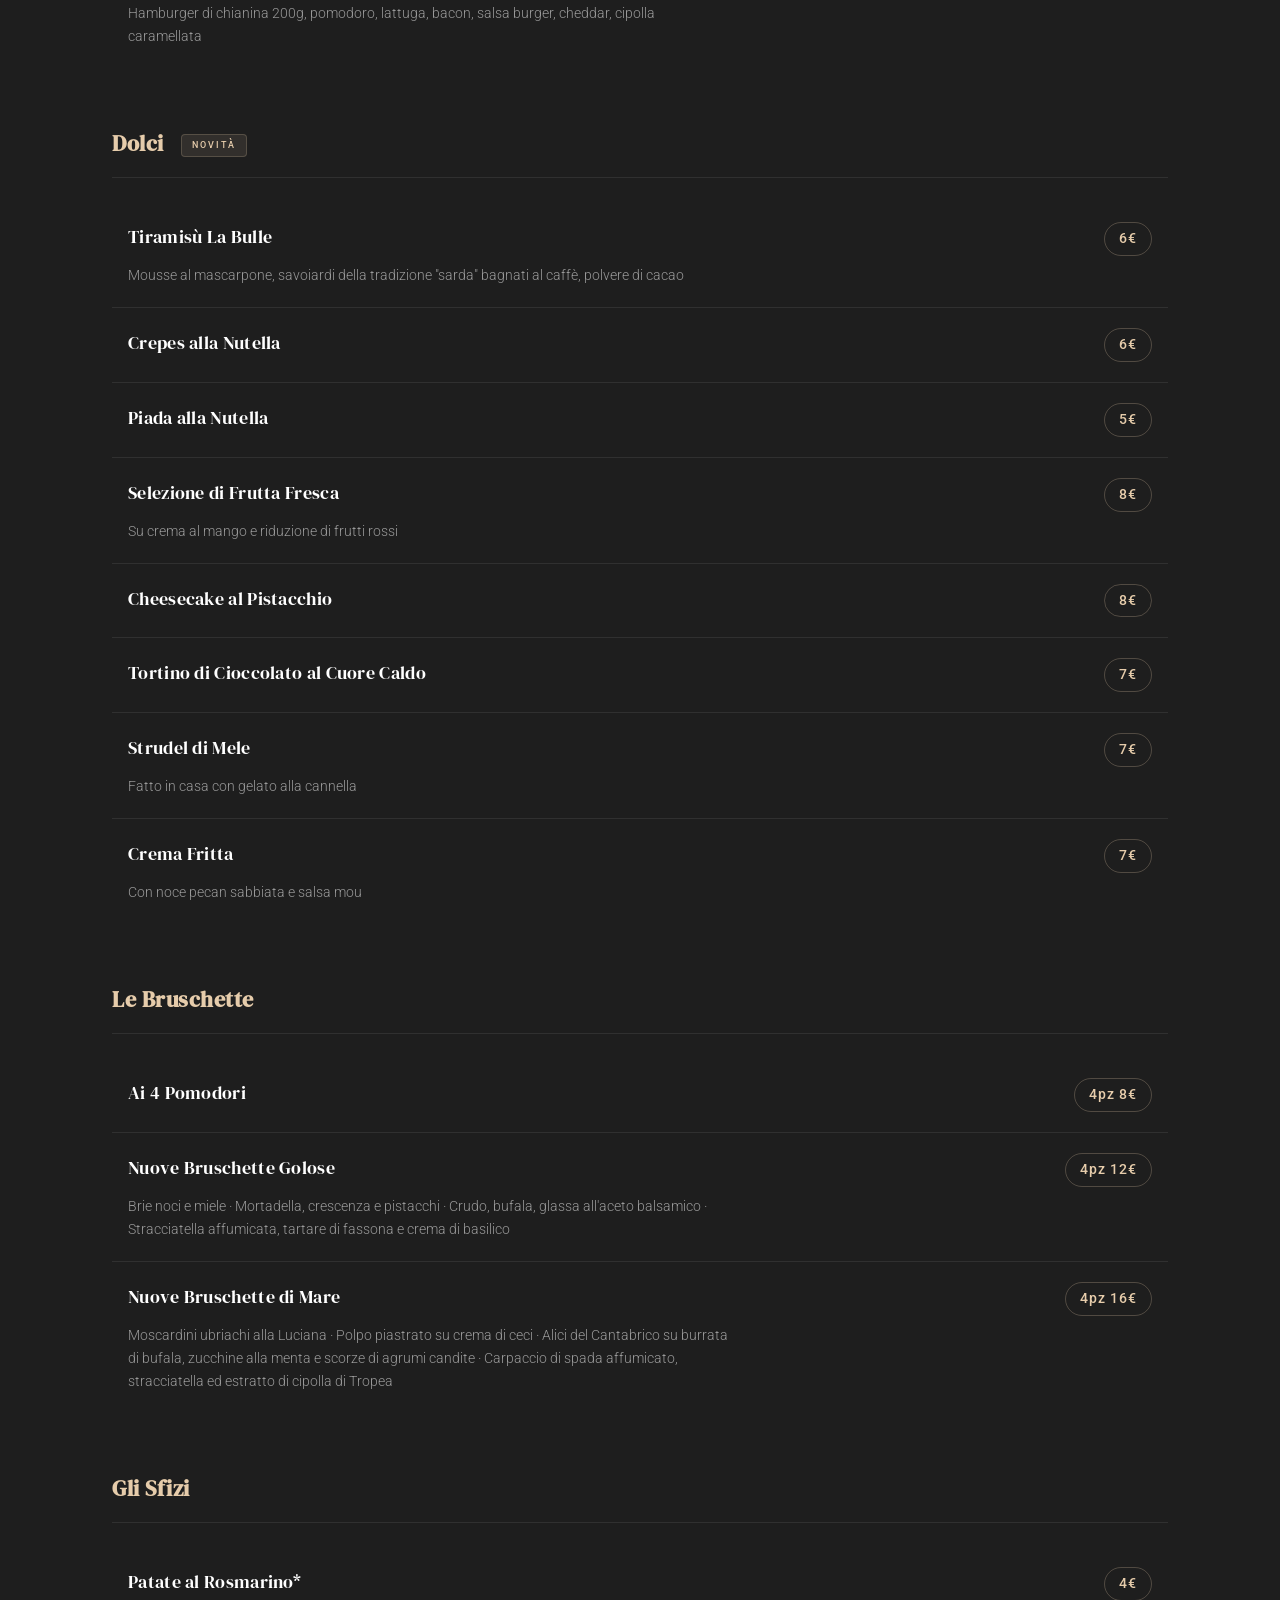
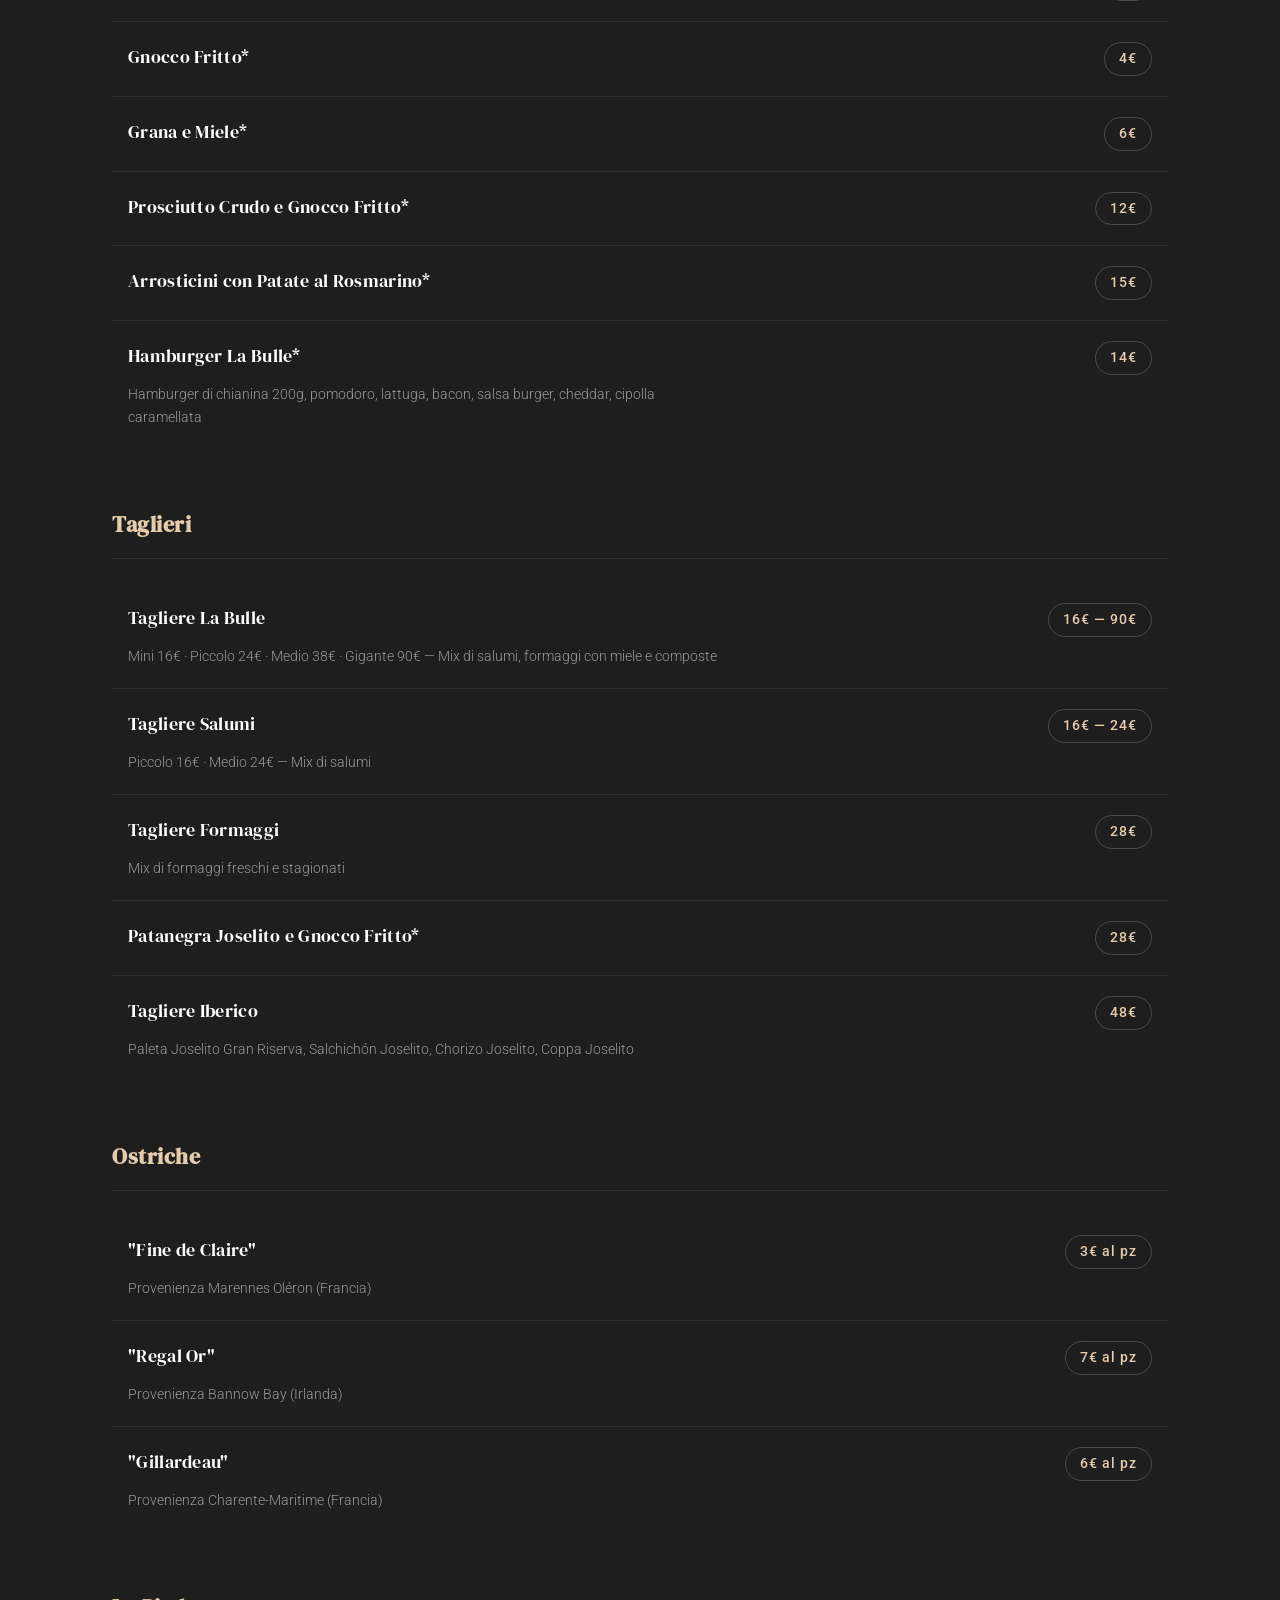
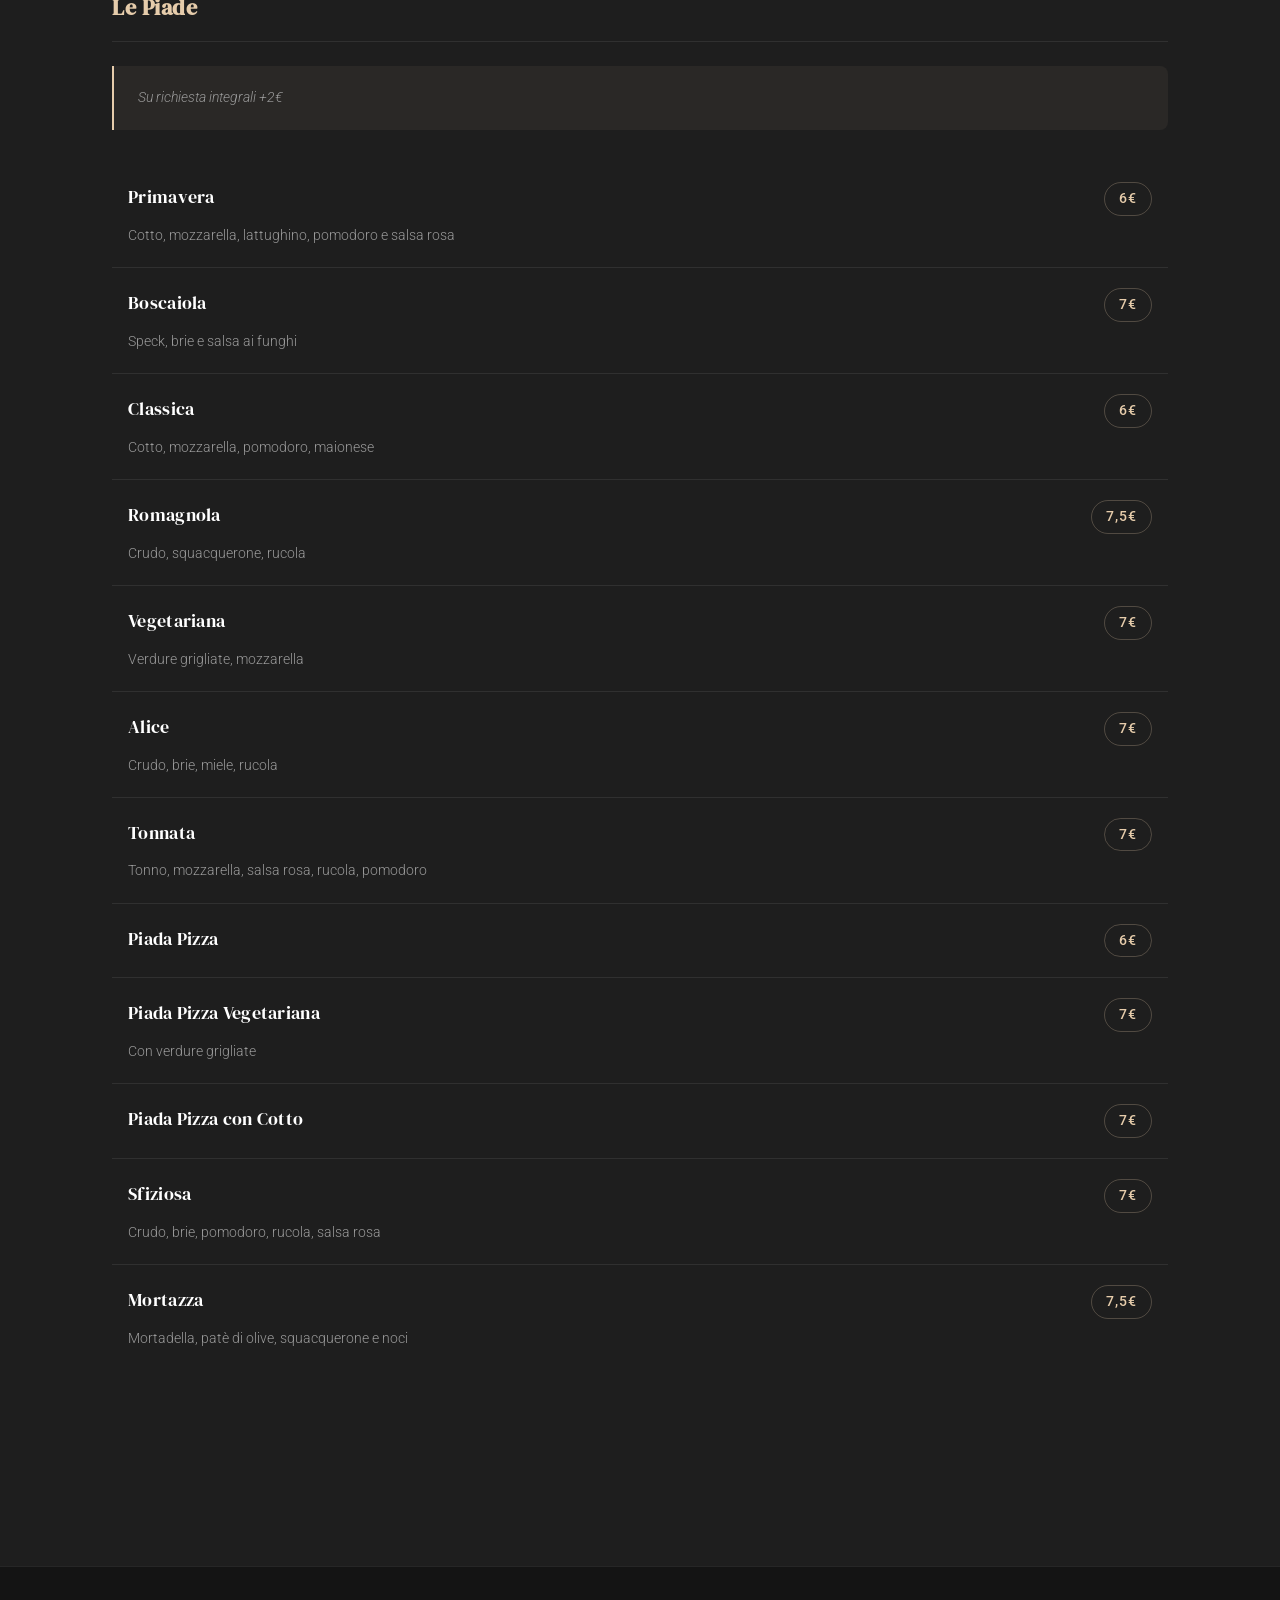
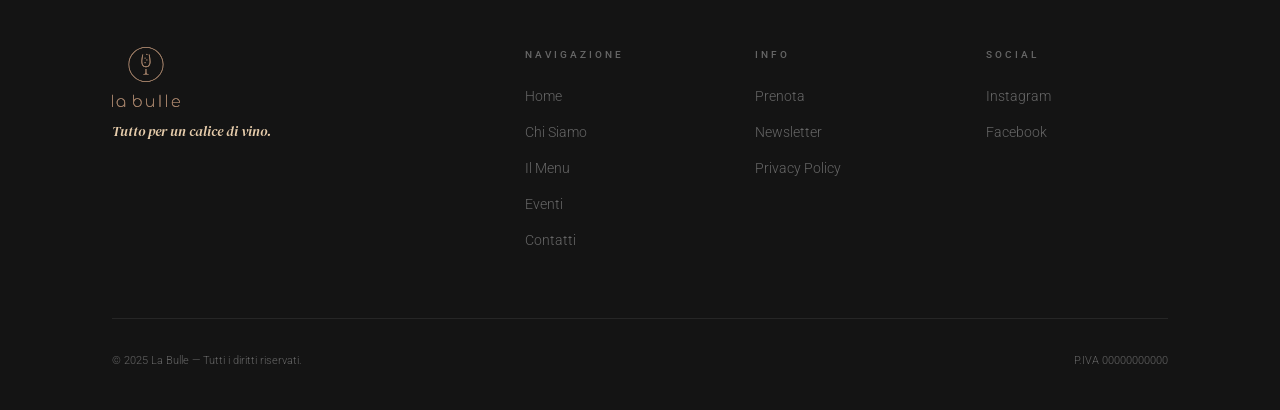
==== commit dea83239: "fix: remove menu bubbles, single call CTA, food icon update - Removed floating bubbles background fr" ====
--- a/menu.html
+++ b/menu.html
@@ -13,9 +13,6 @@
     <link rel="stylesheet" href="css/style.css">
 </head>
 <body>
-
-    <!-- Floating Bubbles Background -->
-    <div class="bubbles-bg" id="bubblesBg" aria-hidden="true"></div>
 
     <!-- Navigation -->
     <nav id="navbar" class="navbar navbar--solid">
@@ -43,7 +40,7 @@
             <!-- Main Tabs: Food / Drink -->
             <div class="menu-main-tabs anim">
                 <button class="menu-main-tab active" data-menu="food">
-                    <svg width="18" height="18" viewBox="0 0 24 24" fill="none" stroke="currentColor" stroke-width="2"><path d="M18 8h1a4 4 0 0 1 0 8h-1"/><path d="M2 8h16v9a4 4 0 0 1-4 4H6a4 4 0 0 1-4-4V8z"/><line x1="6" y1="1" x2="6" y2="4"/><line x1="10" y1="1" x2="10" y2="4"/><line x1="14" y1="1" x2="14" y2="4"/></svg>
+                    <svg width="18" height="18" viewBox="0 0 24 24" fill="none" stroke="currentColor" stroke-width="2"><path d="M3 2l1.578 4.657A2 2 0 0 0 6.478 8H9.5"/><path d="M6 2v4"/><path d="M18 2v6c0 1-1.333 2-4 2s-4-1-4-2V2"/><line x1="20" y1="2" x2="20" y2="22"/><path d="M20 15H4a2 2 0 0 1 0-4h16"/></svg>
                     Menu Food
                 </button>
                 <button class="menu-main-tab" data-menu="drink">
